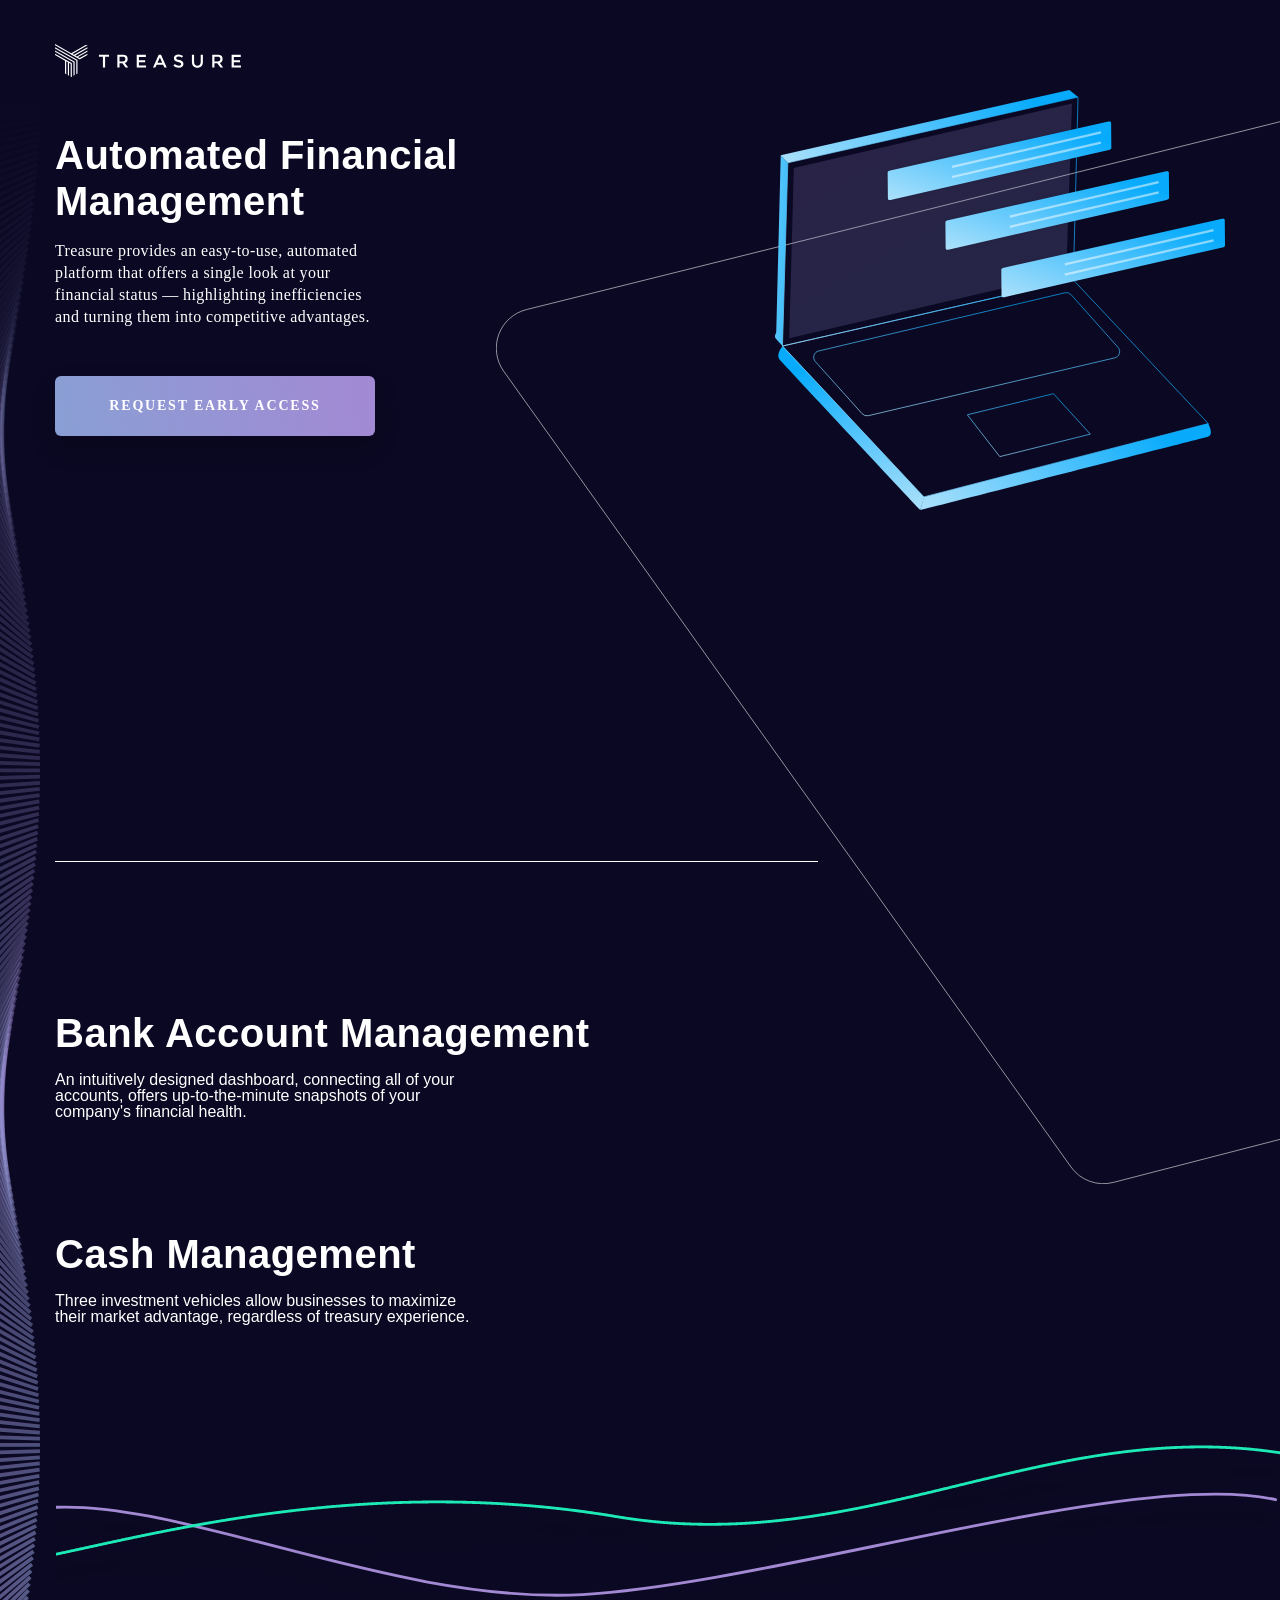
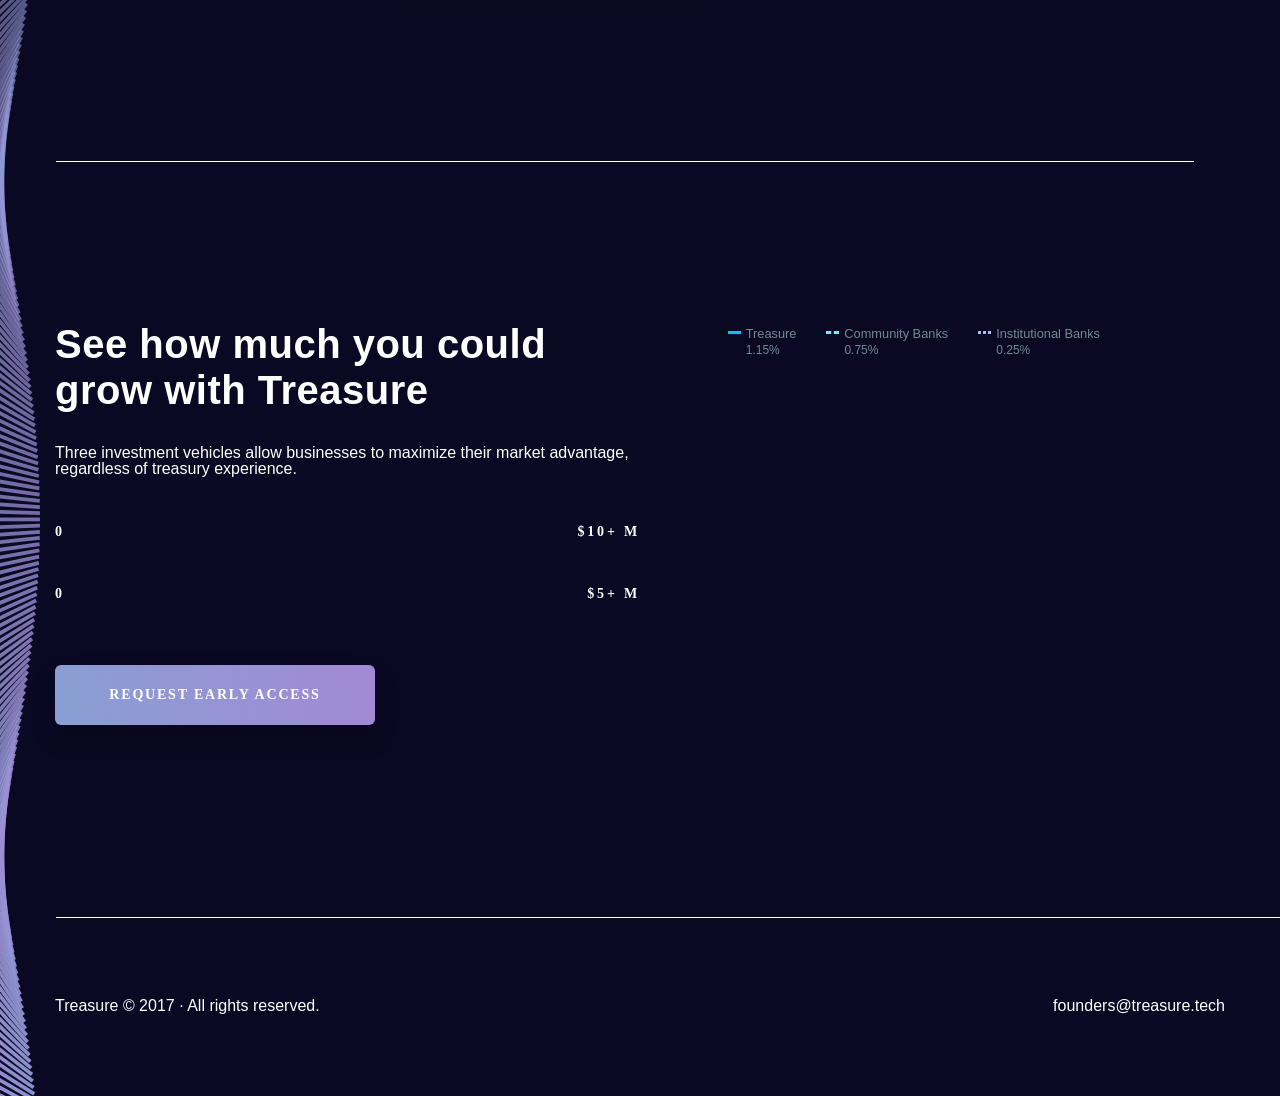
==== index.html @ 79cf461a "Initial commit" ====
<!DOCTYPE html>
<html lang="ru">

<head>
    <title>Treasure</title>
    <meta charset="utf-8" />
    <meta content="Illia Lebid" name="author" />
    <meta content="treasure" name="description" />
    <meta name="viewport" content="width=device-width, initial-scale=1.0" />
    <meta name="HandheldFriendly" content="true" />
    <meta name="format-detection" content="telephone=no" />
    <meta content="IE=edge" http-equiv="X-UA-Compatible" />
    <link rel="shortcut icon" href="img/favicon/favicon.png" type="image/x-icon" />
    <link rel="apple-touch-icon" href="img/favicon/apple-touch-icon.png" />
    <link rel="apple-touch-icon" sizes="72x72" href="img/favicon/apple-touch-icon-72x72.png" />
    <link rel="apple-touch-icon" sizes="114x114" href="img/favicon/apple-touch-icon-114x114.png" />
    <link rel="apple-touch-icon" sizes="144x144" href="img/favicon/apple-touch-icon-144x144.png" />
    <link rel="apple-touch-icon" sizes="152x152" href="img/favicon/apple-touch-icon-152x152.png" />
    <link rel="apple-touch-icon" sizes="180x180" href="img/favicon/apple-touch-icon-180x180.png" />
    <!-- build:css css/vendor.css-->
    <link rel="stylesheet" href="css/nouislider.min.css" />
    <link rel="stylesheet" href="css/chart.css" />
    <!-- endbuild-->
    <!-- build:css css/main.css-->
    <link rel="stylesheet" href="css/main.css" />
    <!-- endbuild-->
</head>

<body class="page">
    <div class="page__wrap">
        <div class="page__aside">
            <MAIN class="main">
                <header class="header">
                    <div class="container">
                        <div class="wrapper">
                            <div class="wrapper__logo">
                            </div>
                        </div>
                    </div>
                </header>
                <section class="start">
                    <div class="container">
                        <div class="start-wrapper">
                            <div class="start-wrapper__left-hero">
                                <div class="start-wrapper__title">
                                    <h3>Automated Financial Management
                    </h3>
                                </div>
                                <div class="start-wrapper__content">Treasure provides an easy-to-use, automated platform that offers a single look at your financial status — highlighting inefficiencies and turning them into competitive advantages.
                                </div>
                                <BUTTON class="btn">REQUEST EARLY ACCESS</BUTTON>
                            </div>
                            <div class="start-wrapper__right-hero">
                                <div class="start-wrapper__laptop">
                                </div>
                            </div>
                        </div>
                    </div>
                </section>
                <section class="management">
                    <div class="container">
                        <div class="hero-block">
                            <div class="hero-block__wrapper">
                                <H3>Bank Account Management</H3>
                                <div class="hero-block__content">An intuitively designed dashboard, connecting all of your accounts, offers up-to-the-minute snapshots of your company's financial health.
                                </div>
                            </div>
                            <div class="hero-block__wrapper">
                                <H3>Cash Management</H3>
                                <div class="hero-block__content bottom">Three investment vehicles allow businesses to maximize their market advantage, regardless of treasury experience.
                                </div>
                            </div>
                        </div>
                    </div>
                    <div class="management__footer">
                    </div>
                </section>
                <section class="grow">
                    <div class="container">
                        <div class="grow-wrapper">
                            <div class="left-side">
                                <h3>See how much you could grow with Treasure</h3>
                                <div class="left-side__content">Three investment vehicles allow businesses to maximize their market advantage, regardless of treasury experience.</div>

                                <span class="left-side__slider-value" id="value"></span>
                                <input type="hidden" name="starting_deposit" value="20000000"/>
                                <div class="left-side__slider-fixed-values">
                                  <span class="left-side__left-value">0</span>
                                  <span class="left-side__right-value">$10+ M</span>
                                </div>
                                <div class="left-side__slider" id="sliderFirst"></div>

                                <span class="left-side__slider-value" id="upper-value"></span>
                                <input type="hidden" name="monthly_cash_flow" value="75000"/>
                                <div class="left-side__slider-fixed-values">
                                  <span class="left-side__left-value">0</span>
                                  <span class="left-side__right-value">$5+ M</span>
                                </div>
                                <div class="left-side__slider" id="sliderSecond"></div>

                                <BUTTON class="btn">REQUEST EARLY ACCESS</BUTTON>
                            </div>
                            <div class="right-side">
                                <div class="right-side__chart">
                                    <div class="js-chart">
                                        <div id="d3chart"></div>
                                        <div class="legend">
                                            <ul>
                                                <li id="treasure"><span class="icon"></span>Treasure<span class="apy">1.15%</span></li>
                                                <li id="community"><span class="icon"></span>Community Banks<span class="apy">0.75%</span></li>
                                                <li id="insitutional"><span class="icon"></span>Institutional Banks<span class="apy">0.25%</span></li>
                                            </ul>
                                        </div>
                                        <!--.legend-->
                                    </div>
                                    <!--.chart-->
                                </div>
                            </div>
                        </div>
                    </div>
                </section>
                <footer class="footer">
                    <div class="container">
                        <div class="footer-wrapper"><span>Treasure © 2017 · All rights reserved.</span><span>founders@treasure.tech</span>
                        </div>
                    </div>
                </footer>
            </MAIN>
        </div>
    </div>
    <!-- build:js js/vendor.js-->
    <script src="js/jquery-3.2.1.min.js"></script>
    <script src="js/nouislider.min.js"></script>
    <script src="https://d3js.org/d3.v3.js"></script>
    <!-- endbuild-->
    <!-- build:js js/main.js-->
    <script src="js/main.js"></script>
    <script src="js/d3.js"></script>
    <!-- endbuild-->
</body>

</html>
---- css/nouislider.min.css ----
/*! nouislider - 10.0.0 - 2017-05-28 14:52:48 */.noUi-target,.noUi-target *{-webkit-touch-callout:none;-webkit-tap-highlight-color:transparent;-webkit-user-select:none;-ms-touch-action:none;touch-action:none;-ms-user-select:none;-moz-user-select:none;user-select:none;-moz-box-sizing:border-box;box-sizing:border-box}.noUi-target{position:relative;direction:ltr}.noUi-base{width:100%;height:100%;position:relative;z-index:1}.noUi-connect{position:absolute;right:0;top:0;left:0;bottom:0}.noUi-origin{position:absolute;height:0;width:0}.noUi-handle{position:relative;z-index:1}.noUi-state-tap .noUi-connect,.noUi-state-tap .noUi-origin{-webkit-transition:top .3s,right .3s,bottom .3s,left .3s;transition:top .3s,right .3s,bottom .3s,left .3s}.noUi-state-drag *{cursor:inherit!important}.noUi-base,.noUi-handle{-webkit-transform:translate3d(0,0,0);transform:translate3d(0,0,0)}.noUi-horizontal{height:18px}.noUi-horizontal .noUi-handle{width:34px;height:28px;left:-17px;top:-6px}.noUi-vertical{width:18px}.noUi-vertical .noUi-handle{width:28px;height:34px;left:-6px;top:-17px}.noUi-target{background:#FAFAFA;border-radius:4px;border:1px solid #D3D3D3;box-shadow:inset 0 1px 1px #F0F0F0,0 3px 6px -5px #BBB}.noUi-connect{background:#3FB8AF;border-radius:4px;box-shadow:inset 0 0 3px rgba(51,51,51,.45);-webkit-transition:background 450ms;transition:background 450ms}.noUi-draggable{cursor:ew-resize}.noUi-vertical .noUi-draggable{cursor:ns-resize}.noUi-handle{border:1px solid #D9D9D9;border-radius:3px;background:#FFF;cursor:default;box-shadow:inset 0 0 1px #FFF,inset 0 1px 7px #EBEBEB,0 3px 6px -3px #BBB}.noUi-active{box-shadow:inset 0 0 1px #FFF,inset 0 1px 7px #DDD,0 3px 6px -3px #BBB}.noUi-handle:after,.noUi-handle:before{content:"";display:block;position:absolute;height:14px;width:1px;background:#E8E7E6;left:14px;top:6px}.noUi-handle:after{left:17px}.noUi-vertical .noUi-handle:after,.noUi-vertical .noUi-handle:before{width:14px;height:1px;left:6px;top:14px}.noUi-vertical .noUi-handle:after{top:17px}[disabled] .noUi-connect{background:#B8B8B8}[disabled] .noUi-handle,[disabled].noUi-handle,[disabled].noUi-target{cursor:not-allowed}.noUi-pips,.noUi-pips *{-moz-box-sizing:border-box;box-sizing:border-box}.noUi-pips{position:absolute;color:#999}.noUi-value{position:absolute;white-space:nowrap;text-align:center}.noUi-value-sub{color:#ccc;font-size:10px}.noUi-marker{position:absolute;background:#CCC}.noUi-marker-large,.noUi-marker-sub{background:#AAA}.noUi-pips-horizontal{padding:10px 0;height:80px;top:100%;left:0;width:100%}.noUi-value-horizontal{-webkit-transform:translate3d(-50%,50%,0);transform:translate3d(-50%,50%,0)}.noUi-marker-horizontal.noUi-marker{margin-left:-1px;width:2px;height:5px}.noUi-marker-horizontal.noUi-marker-sub{height:10px}.noUi-marker-horizontal.noUi-marker-large{height:15px}.noUi-pips-vertical{padding:0 10px;height:100%;top:0;left:100%}.noUi-value-vertical{-webkit-transform:translate3d(0,50%,0);transform:translate3d(0,50%,0);padding-left:25px}.noUi-marker-vertical.noUi-marker{width:5px;height:2px;margin-top:-1px}.noUi-marker-vertical.noUi-marker-sub{width:10px}.noUi-marker-vertical.noUi-marker-large{width:15px}.noUi-tooltip{display:block;position:absolute;border:1px solid #D9D9D9;border-radius:3px;background:#fff;color:#000;padding:5px;text-align:center;white-space:nowrap}.noUi-horizontal .noUi-tooltip{-webkit-transform:translate(-50%,0);transform:translate(-50%,0);left:50%;bottom:120%}.noUi-vertical .noUi-tooltip{-webkit-transform:translate(0,-50%);transform:translate(0,-50%);top:50%;right:120%}
---- css/chart.css ----
.axis path, .axis line {
  fill: none;
  stroke: #ddd;
  shape-rendering: crispEdges;
}

path.domain {
  display: none;
}

.investment_vehicle {
  margin: 0;
  text-align: center;
}

.investment_vehicle li {
  color: #71898f;
  display: inline-block;
  margin-right: 25px;
}

.investment_vehicle li.active {
  color: #00c6f8;
  font-weight: 500;
}

.investment_vehicle .alert-grey {
  background: #84999e;
  border-radius: 15px;
  color: #fff;
  display: inline-block;
  font-size: 12px;
  font-weight: 500;
  padding: 1px 7px;
  vertical-align: top;
}

.x.axis .tick text {
  fill: #71898f;
  font-size: .8em;
}

.line {
  stroke-width: 1;
}

.line.treasure {
  fill: none;
  stroke: #00c6f8;
}

.line.community {
  fill: none;
  stroke: #7ee4ed;
  stroke-dasharray: 15;
}

.line.insitutional {
  fill: none;
  stroke: #a9beee;
  stroke-dasharray: 5;
}

.treasure-stop-left {
  stop-color: rgba(255,255,255,.0);
  stop-opacity: 0;
}

.treasure-stop-right {
  stop-color: #00c6f8; /* rgba(0,198,248,.25)*/
  stop-opacity: .25;
}

.community-stop-left {
  stop-color: rgba(255,255,255,.0);
  stop-opacity: 0;
}

.community-stop-right {
  stop-color: #7ee4ed; /*  rgba(126,228,237,.25)*/
  stop-opacity: .25;
}

.institutional-stop-left {
  stop-color: rgba(255,255,255,.0);
  stop-opacity: 0;
}

.institutional-stop-right {
  stop-color: #a9beee; /* rgba(169,190,238,.25)*/
  stop-opacity: .25;
}

.area.treasure {
  fill: url('#treasure-gradient');
  stroke: #00c6f8;
  stroke-width: 0;
  fill-opacity: .9;
}

.area.community {
  fill: url('#community-gradient');
  stroke: #7ee4ed;
  stroke-width: 0;
  fill-opacity: .6;
}

.area.insitutional {
  fill: url('#institutional-gradient');
  stroke: #a9beee;
  stroke-width: 0;
  fill-opacity: .8;
}

.endpoints circle {
  box-shadow: 0 1px 1px rgba(0, 49, 61, 0.06),
    0 5px 6px rgba(0, 49, 61, 0.12),
    0 2px 3px rgba(0, 0, 0, 0.09);
  /* this is the SVG version of box-shadow*/
  -webkit-filter: drop-shadow( 0 2px 4px rgba(0, 49, 61, 0.36) );
  filter: drop-shadow( 0 2px 4px rgba(0, 49, 61, 0.36) );
  fill: #fff;
}

.text-labels text {
  fill: #71898f;
  font-size: .8em;
  text-anchor: start;
}

.legend {
  margin-left: 0;
}

.legend ul {
  list-style: none;
  margin: 0 auto;
  width: 70%;
  padding: 0;
}

.legend li {
  color: #71898f;
  display: inline-block;
  font-size: .8em;
  line-height: .8em;
  position: relative;
  margin-right: 2em;
}

.legend .icon {
  display: inline-block;
  width: 1em;
  height: .4em;
  margin: .2em .4em 0 0;
  vertical-align: top;
}

.legend #treasure .icon {
  border-top: 3px solid #00c6f8;
}

.legend #community .icon {
  border-top: 3px dashed #7ee4ed;
}

.legend #insitutional .icon {
  border-top: 3px dotted #a9beee;
}

span.apy {
  color: #71898f;
  display: block;
  font-size: 12px;
  margin: .5em 0 0 1.5em;
}

.dim-text {
  opacity: .5;
}

.area.dim-area {
  fill-opacity: .01;
}

.line.dim-line {
  stroke-width: 1;
  stroke-opacity: .3;
}

.line.highlight-line {
  stroke-width: 2;
}

.chart h3 {
  text-align: center;
}

.chart p {
  color: #71898f;
  font-size: 12px;
  text-align: center;
}
---- css/main.css ----
@font-face {
  font-family: "Raleway";
  src: url("../fonts/Raleway/Raleway-Regular.ttf");
  font-style: normal;
  font-weight: normal; }

@font-face {
  font-family: "Raleway";
  src: url("../fonts/Raleway/Raleway-Bold.ttf");
  font-style: normal;
  font-weight: 700; }

@font-face {
  font-family: "OpenSans";
  src: url("../fonts/OpenSans/OpenSans-SemiBold.ttf");
  font-style: normal;
  font-weight: 600; }

@font-face {
  font-family: "OpenSans";
  src: url("../fonts/OpenSans/OpenSans-Light.ttf");
  font-style: normal;
  font-weight: 300; }

html, body, div, span, applet, object, iframe,
h1, h2, h3, h4, h5, h6, p, blockquote, pre,
a, abbr, acronym, address, big, cite, code,
del, dfn, em, img, ins, kbd, q, s, samp,
small, strike, strong, sub, sup, tt, var,
b, u, i, center,
dl, dt, dd, ol, ul, li,
fieldset, form, label, legend,
table, caption, tbody, tfoot, thead, tr, th, td,
article, aside, canvas, details, embed,
figure, figcaption, footer, header, hgroup,
menu, nav, output, ruby, section, summary,
time, mark, audio, video {
  margin: 0;
  padding: 0;
  border: 0;
  font-size: 100%;
  font: inherit;
  vertical-align: baseline; }

/* HTML5 display-role reset for older browsers */
article, aside, details, figcaption, figure,
footer, header, hgroup, menu, nav, section {
  display: block; }

body {
  line-height: 1; }

ol, ul {
  list-style: none; }

blockquote, q {
  quotes: none; }

blockquote:before, blockquote:after,
q:before, q:after {
  content: '';
  content: none; }

table {
  border-collapse: collapse;
  border-spacing: 0; }

a {
  text-decoration: none; }

/***********************COLORS & FONTS***********************/
/***********************GRID OPTIONS***********************/
.container {
  margin: 0 auto;
  display: -webkit-box;
  display: -webkit-flex;
  display: -ms-flexbox;
  display: flex; }
  @media (min-width: 320px) {
    .container {
      width: 100%; } }
  @media (min-width: 480px) {
    .container {
      width: 450px; } }
  @media (min-width: 768px) {
    .container {
      width: 660px; } }
  @media (min-width: 1025px) {
    .container {
      width: 970px; } }
  @media (min-width: 1200px) {
    .container {
      width: 1170px; } }

header {
  grid-area: 1/2; }

.wrapper {
  display: -webkit-box;
  display: -webkit-flex;
  display: -ms-flexbox;
  display: flex;
  -webkit-box-align: center;
  -webkit-align-items: center;
      -ms-flex-align: center;
          align-items: center;
  margin-top: 44px;
  width: 100%; }
  .wrapper__logo {
    background: url(../img/treasure-logo.svg);
    background-size: auto auto;
    background-repeat: no-repeat;
    height: 46px;
    width: 186px; }
    @media (max-width: 468px) {
      .wrapper__logo {
        margin-left: 1.5rem; } }
  .wrapper__name {
    background: url(../img/treasure-logotype.svg);
    background-size: auto auto;
    background-repeat: no-repeat;
    height: 12px;
    width: 360px; }

.start {
  grid-area: 2/2; }

.start-wrapper {
  display: -ms-grid;
  display: grid;
  -ms-grid-columns: 1fr 1.5fr;
      grid-template-columns: 1fr 1.5fr;
  margin-bottom: 21.9375em; }
  @media (max-width: 768px) {
    .start-wrapper {
      -ms-grid-columns: 1fr;
          grid-template-columns: 1fr;
      margin-bottom: 5em; } }
  .start-wrapper__left-hero {
    display: -webkit-box;
    display: -webkit-flex;
    display: -ms-flexbox;
    display: flex;
    -webkit-box-orient: vertical;
    -webkit-box-direction: normal;
    -webkit-flex-direction: column;
        -ms-flex-direction: column;
            flex-direction: column;
    -webkit-box-pack: center;
    -webkit-justify-content: center;
        -ms-flex-pack: center;
            justify-content: center; }
    @media (max-width: 768px) {
      .start-wrapper__left-hero {
        padding: 0rem 0rem; } }
    @media (max-width: 468px) {
      .start-wrapper__left-hero {
        padding: 2rem 2rem; } }
  .start-wrapper__content {
    font-family: OpenSans;
    font-size: 16px;
    letter-spacing: 0.4px;
    padding: 1rem 0;
    width: 70%;
    line-height: 22px; }
    @media (max-width: 768px) {
      .start-wrapper__content {
        width: 100%; } }
  .start-wrapper__laptop {
    background: url(../img/start/laptop.svg);
    background-size: auto auto;
    background-repeat: no-repeat;
    background-position: right;
    height: 420px; }
    @media (max-width: 768px) {
      .start-wrapper__laptop {
        background-position: center;
        height: 275px;
        margin: 0; } }
    @media (max-width: 468px) {
      .start-wrapper__laptop {
        height: 225px; } }

.btn {
  margin: 2rem 0; }
  @media (max-width: 768px) {
    .btn {
      margin: 0 auto; } }

.grow {
  padding: 10rem 0;
  position: relative;
  grid-area: 4/2; }
  .grow:before {
    width: 88.9%;
    height: 1px;
    background: white;
    content: '';
    top: 0;
    position: absolute;
    margin-left: 3.5rem; }
    @media (max-width: 768px) {
      .grow:before {
        width: 100%;
        margin-left: 0; } }

.example-val {
  font: 400 12px Arial;
  color: #888;
  display: block;
  margin: 15px 0; }

.grow-wrapper {
  display: -webkit-box;
  display: -webkit-flex;
  display: -ms-flexbox;
  display: flex;
  -ms-grid-columns: 1fr 1fr;
      grid-template-columns: 1fr 1fr; }
  @media (max-width: 768px) {
    .grow-wrapper {
      -ms-grid-columns: 1fr;
          grid-template-columns: 1fr; } }

.noUi-target {
  height: 8px;
  border-radius: 8px;
  background-color: #ecedef; }

.left-side {
  display: -webkit-box;
  display: -webkit-flex;
  display: -ms-flexbox;
  display: flex;
  width:50%;
  -webkit-box-orient: vertical;
  -webkit-box-direction: normal;
  -webkit-flex-direction: column;
      -ms-flex-direction: column;
          flex-direction: column;
  -webkit-box-pack: center;
  -webkit-justify-content: center;
      -ms-flex-pack: center;
          justify-content: center; }
  @media (max-width: 768px) {
    .left-side {
      padding: 0 0rem; } }
  @media (max-width: 468px) {
    .left-side {
      padding: 0 2rem; } }
  .left-side__slider-fixed-values {
    display: -webkit-box;
    display: -webkit-flex;
    display: -ms-flexbox;
    display: flex;
    -webkit-box-pack: justify;
    -webkit-justify-content: space-between;
        -ms-flex-pack: justify;
            justify-content: space-between; }
    .left-side__slider-fixed-values span {
      font-family: OpenSans;
      font-size: 14px;
      font-weight: 600;
      letter-spacing: 2.8px; }
  .left-side__slider-value {
    font-family: OpenSans;
    font-size: 26px;
    font-weight: 300;
    margin-left: 3rem;
    margin-bottom: 1rem; }
    @media (max-width: 468px) {
      .left-side__slider-value {
        margin-left: 0; } }
  .left-side__slider-values {
    display: -webkit-box;
    display: -webkit-flex;
    display: -ms-flexbox;
    display: flex;
    -webkit-box-pack: justify;
    -webkit-justify-content: space-between;
        -ms-flex-pack: justify;
            justify-content: space-between; }
  .left-side__content {
    padding: 2rem 0; }
  .left-side__slider {
    margin: 1rem 0; }

.right-side {
  display: -webkit-box;
  display: -webkit-flex;
  display: -ms-flexbox;
  display: flex;
  width:50%;
  -webkit-box-orient: vertical;
  -webkit-box-direction: normal;
  -webkit-flex-direction: column;
      -ms-flex-direction: column;
          flex-direction: column;
  -webkit-box-pack: center;
  -webkit-justify-content: center;
      -ms-flex-pack: center;
          justify-content: center; }
  .right-side__chart {
    /*background: url(../img/grow/chart.svg);*/
    background-size: auto auto;
    background-repeat: no-repeat;
    background-position: right;
    height: 420px; }
    @media (max-width: 768px) {
      .right-side__chart {
        background-position: center;
        margin-top: 4rem; } }
    @media (max-width: 468px) {
      .right-side__chart {
        height: 280px; } }

.noUi-connect {
  background: transparent; }

.noUi-horizontal .noUi-handle {
  width: 20px;
  height: 20px;
  border-radius: 18px;
  background-image: -webkit-linear-gradient(225deg, #1de9b6, #1dc5e9);
  background-image: linear-gradient(225deg, #1de9b6, #1dc5e9); }
  .noUi-horizontal .noUi-handle:before {
    display: none; }
  .noUi-horizontal .noUi-handle:after {
    display: none; }

.noUi-handle {
  border: none;
  background: transparent;
  -webkit-box-shadow: none;
          box-shadow: none; }

.management {
  grid-area: 3/2; }

.hero-block {
  position: relative;
  padding-top: 9.3125em; }
  .hero-block:before {
    position: absolute;
    width: 79.1%;
    height: 1px;
    background: white;
    content: '';
    top: 0; }
    @media (max-width: 768px) {
      .hero-block:before {
        width: 100%; } }
  .hero-block__content {
    margin-top: 1rem;
    width: 45%; }
    @media (max-width: 768px) {
      .hero-block__content {
        width: 100%; } }
  .hero-block__bottom {
    margin-top: 3rem; }
  @media (max-width: 768px) {
    .hero-block__wrapper {
      padding: 0 0rem; } }
  @media (max-width: 468px) {
    .hero-block__wrapper {
      padding: 0 2rem; } }
  .hero-block__wrapper:nth-child(1) {
    margin-bottom: 6.9375rem; }

.management__footer {
  background: url(../img/management/stat_waves.svg);
  background-size: auto 180px;
  background-position: bottom;
  background-repeat: no-repeat;
  height: 300px;
  margin-left: 3.5rem;
  margin-bottom: 8.46875em; }
  @media (max-width: 768px) {
    .management__footer {
      margin-left: 0; } }

body {
  display: -webkit-box;
  display: -webkit-flex;
  display: -ms-flexbox;
  display: flex;
  min-height: 100vh;
  -webkit-box-orient: vertical;
  -webkit-box-direction: normal;
  -webkit-flex-direction: column;
      -ms-flex-direction: column;
          flex-direction: column; }

.page {
  background-color: #0b0823;
  font-family: 'Raleway', sans-serif;
  color: #fff; }
  .page__wrap {
    background: url(../img/start/lines.svg);
    background-size: auto 73rem;
    background-repeat: no-repeat;
    background-position: 31rem 1rem; }
    @media (min-width: 768px) and (max-width: 868px) {
      .page__wrap {
        background-size: auto 56rem;
        background-position: 14rem 6rem; } }
    @media (max-width: 768px) {
      .page__wrap {
        background: none; } }
  .page__aside {
    background: url(../img/aside/helix.svg);
    background-size: auto auto;
    background-repeat: no-repeat;
    background-position: -35px 100px; }
    @media (max-width: 768px) {
      .page__aside {
        background: none; } }

h3 {
  font-size: 40px;
  font-weight: 700;
  letter-spacing: 0.5px;
  line-height: 46px; }
  @media (max-width: 468px) {
    h3 {
      font-size: 24px;
      line-height: 32px; } }

.btn {
  height: 60px;
  width: 320px;
  border-radius: 6px;
  border: none;
  background-image: -webkit-linear-gradient(191deg, #a389d4, #899fd4);
  background-image: linear-gradient(259deg, #a389d4, #899fd4);
  -webkit-box-shadow: 0 12px 24px 0 rgba(0, 0, 0, 0.2);
          box-shadow: 0 12px 24px 0 rgba(0, 0, 0, 0.2);
  font-family: Raleway;
  font-size: 14px;
  font-weight: 700;
  letter-spacing: 1.8px;
  text-align: center;
  color: #ffffff;
  cursor: pointer; }
  @media (max-width: 720px) {
    .btn {
      width: 100%;
      margin: 2rem 0; } }

footer {
  grid-area: 5/2;
  position: relative; }
  footer:before {
    content: '';
    position: absolute;
    background: #fff;
    width: -webkit-calc(100% - 3.5rem);
    width: calc(100% - 3.5rem);
    top: 0;
    height: 1px;
    margin-left: 3.5rem; }
    @media (max-width: 768px) {
      footer:before {
        margin-left: 0;
        width: 100%; } }

.footer-wrapper {
  display: -webkit-box;
  display: -webkit-flex;
  display: -ms-flexbox;
  display: flex;
  position: relative;
  -webkit-box-pack: justify;
  -webkit-justify-content: space-between;
      -ms-flex-pack: justify;
          justify-content: space-between;
  -webkit-box-align: center;
  -webkit-align-items: center;
      -ms-flex-align: center;
          align-items: center;
  width: 100%;
  height: 179px; }
  @media (max-width: 468px) {
    .footer-wrapper {
      -webkit-box-orient: vertical;
      -webkit-box-direction: normal;
      -webkit-flex-direction: column;
          -ms-flex-direction: column;
              flex-direction: column;
      -webkit-justify-content: space-around;
          -ms-flex-pack: distribute;
              justify-content: space-around; } }
  @media (max-width: 768px) {
    .footer-wrapper span {
      padding: 0 2rem;
      font-size: 14px; } }
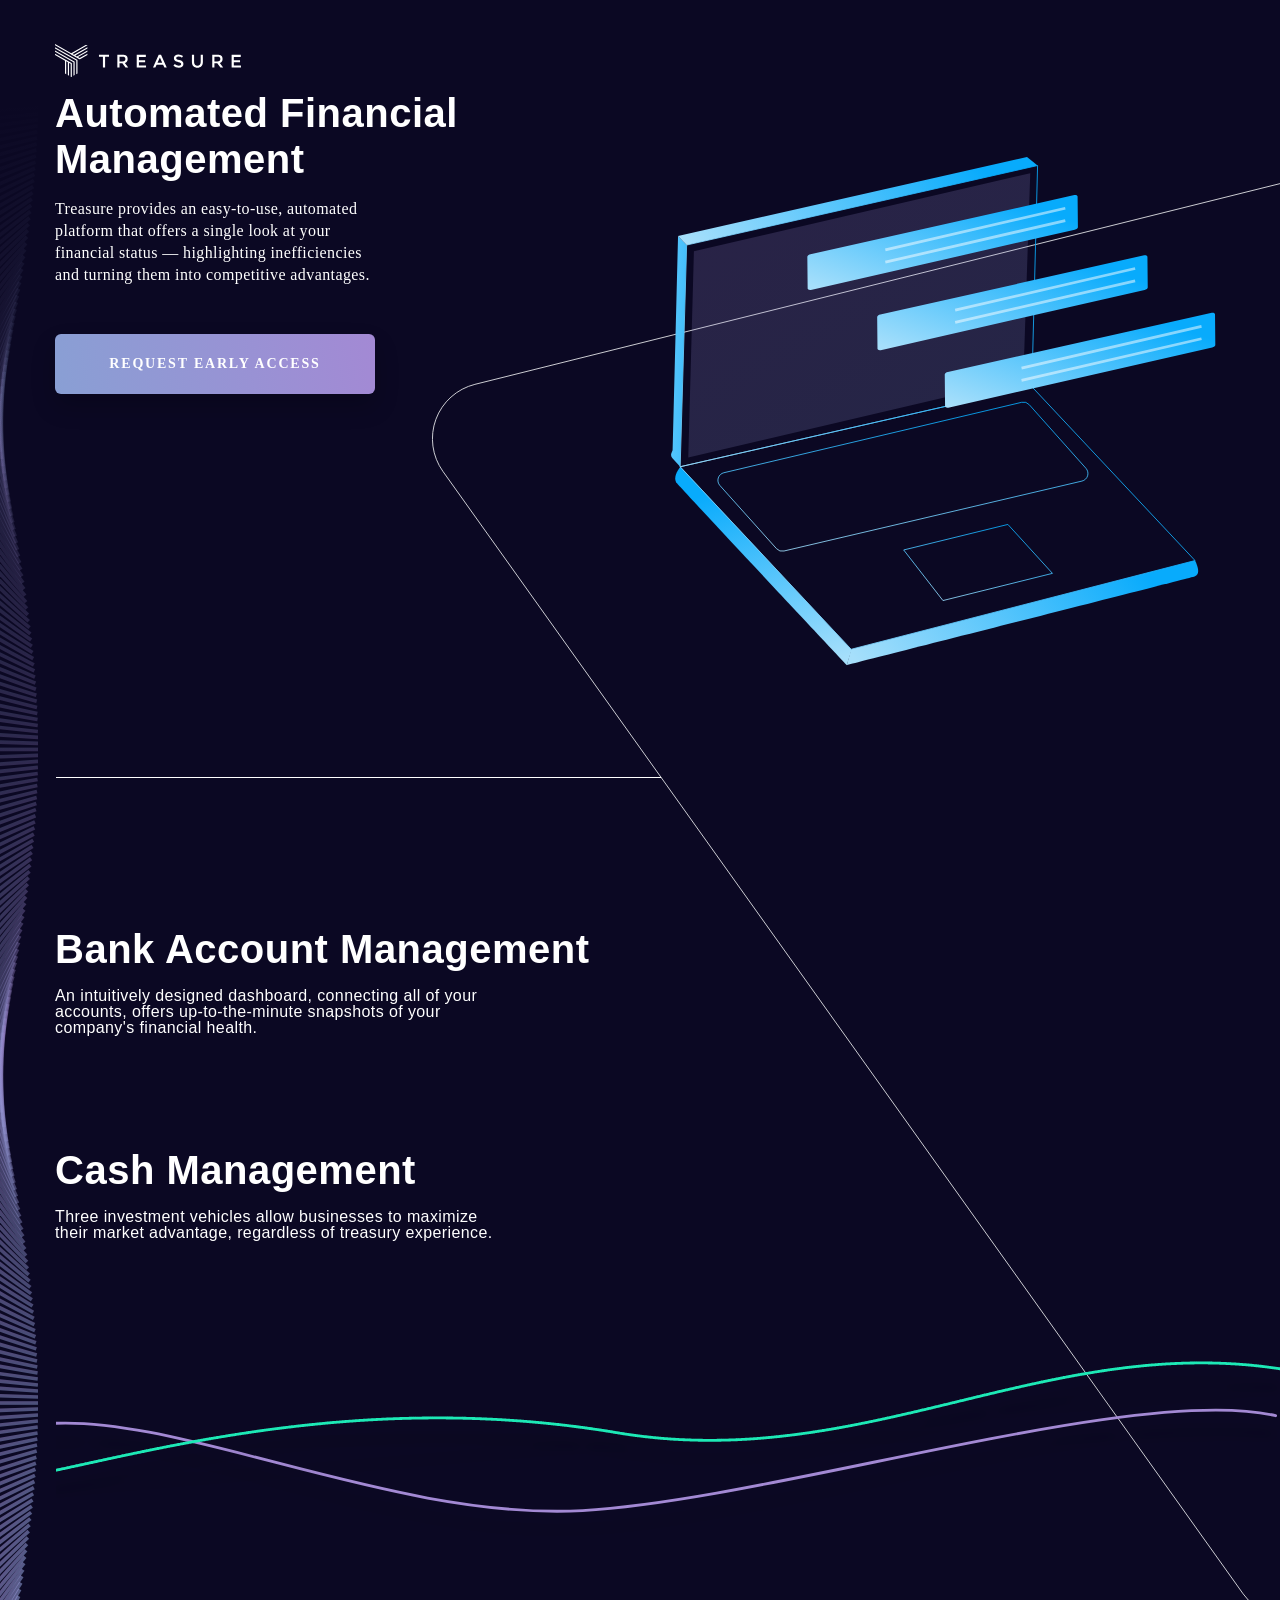
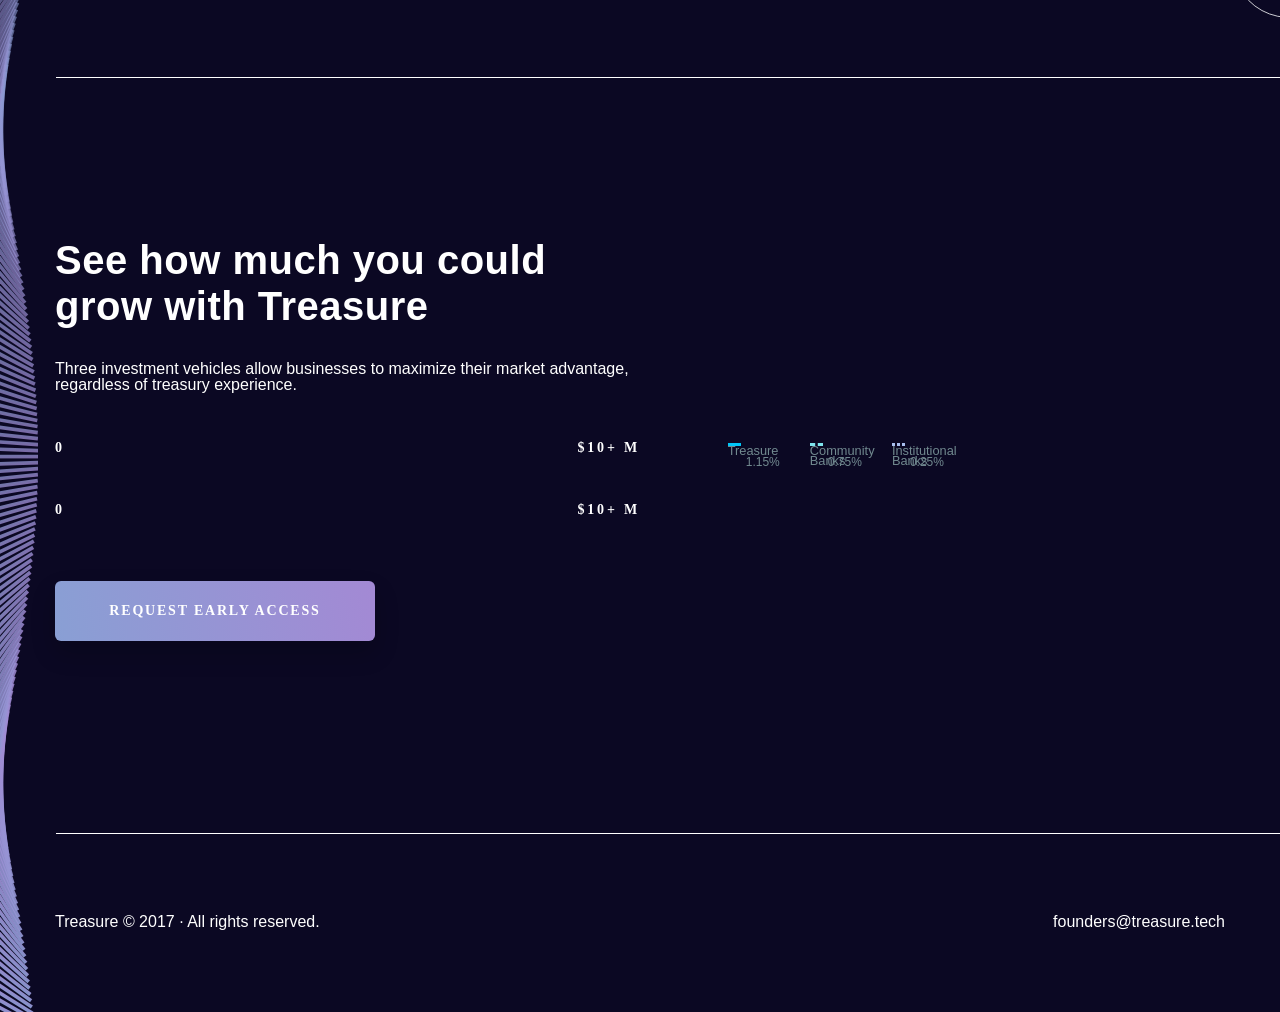
==== commit c1491514: "version updated" ====
--- a/index.html
+++ b/index.html
@@ -1,132 +1,125 @@
 <!DOCTYPE html>
 <html lang="ru">
-
-<head>
+  <head>
     <title>Treasure</title>
-    <meta charset="utf-8" />
-    <meta content="Illia Lebid" name="author" />
-    <meta content="treasure" name="description" />
-    <meta name="viewport" content="width=device-width, initial-scale=1.0" />
-    <meta name="HandheldFriendly" content="true" />
-    <meta name="format-detection" content="telephone=no" />
-    <meta content="IE=edge" http-equiv="X-UA-Compatible" />
-    <link rel="shortcut icon" href="img/favicon/favicon.png" type="image/x-icon" />
-    <link rel="apple-touch-icon" href="img/favicon/apple-touch-icon.png" />
-    <link rel="apple-touch-icon" sizes="72x72" href="img/favicon/apple-touch-icon-72x72.png" />
-    <link rel="apple-touch-icon" sizes="114x114" href="img/favicon/apple-touch-icon-114x114.png" />
-    <link rel="apple-touch-icon" sizes="144x144" href="img/favicon/apple-touch-icon-144x144.png" />
-    <link rel="apple-touch-icon" sizes="152x152" href="img/favicon/apple-touch-icon-152x152.png" />
-    <link rel="apple-touch-icon" sizes="180x180" href="img/favicon/apple-touch-icon-180x180.png" />
+    <meta charset="utf-8"/>
+    <meta content="Illia Lebid" name="author"/>
+    <meta content="treasure" name="description"/>
+    <meta name="viewport" content="width=device-width, initial-scale=1.0"/>
+    <meta name="HandheldFriendly" content="true"/>
+    <meta name="format-detection" content="telephone=no"/>
+    <meta content="IE=edge" http-equiv="X-UA-Compatible"/>
+    <link rel="shortcut icon" href="img/favicon/favicon.png" type="image/x-icon"/>
+    <link rel="apple-touch-icon" href="img/favicon/apple-touch-icon.png"/>
+    <link rel="apple-touch-icon" sizes="72x72" href="img/favicon/apple-touch-icon-72x72.png"/>
+    <link rel="apple-touch-icon" sizes="114x114" href="img/favicon/apple-touch-icon-114x114.png"/>
+    <link rel="apple-touch-icon" sizes="144x144" href="img/favicon/apple-touch-icon-144x144.png"/>
+    <link rel="apple-touch-icon" sizes="152x152" href="img/favicon/apple-touch-icon-152x152.png"/>
+    <link rel="apple-touch-icon" sizes="180x180" href="img/favicon/apple-touch-icon-180x180.png"/>
     <!-- build:css css/vendor.css-->
-    <link rel="stylesheet" href="css/nouislider.min.css" />
-    <link rel="stylesheet" href="css/chart.css" />
+    <link rel="stylesheet" href="css/nouislider.min.css"/>
+    <link rel="stylesheet" href="css/chart.css"/>
     <!-- endbuild-->
     <!-- build:css css/main.css-->
-    <link rel="stylesheet" href="css/main.css" />
+    <link rel="stylesheet" href="css/main.css"/>
     <!-- endbuild-->
-</head>
-
-<body class="page">
+  </head>
+  <body class="page">
     <div class="page__wrap">
-        <div class="page__aside">
-            <MAIN class="main">
-                <header class="header">
-                    <div class="container">
-                        <div class="wrapper">
-                            <div class="wrapper__logo">
-                            </div>
-                        </div>
+      <div class="page__aside">
+        <MAIN class="main">
+          <header class="header">
+            <div class="container">
+              <div class="wrapper">
+                <div class="wrapper__logo">
+                </div>
+              </div>
+            </div>
+          </header>
+          <aside class="aside">
+          </aside>
+          <section class="start">
+            <div class="container">
+              <div class="start-wrapper">
+                <div class="start-wrapper__left-hero">
+                  <div class="start-wrapper__title"> 
+                    <h3>Automated Financial Management
+                    </h3>
+                  </div>
+                  <div class="start-wrapper__content">Treasure provides an easy-to-use, automated platform that offers a single look at your financial status — highlighting inefficiencies and turning them into competitive advantages.
+                  </div>
+                  <BUTTON class="btn">REQUEST EARLY ACCESS</BUTTON>
+                </div>
+                <div class="start-wrapper__right-hero">
+                  <div class="start-wrapper__laptop">
+                  </div>
+                </div>
+              </div>
+            </div>
+          </section>
+          <section class="management">
+            <div class="container">
+              <div class="hero-block">
+                <div class="hero-block__wrapper">
+                  <H3>Bank Account Management</H3>
+                  <div class="hero-block__content">An intuitively designed dashboard, connecting all of your accounts, offers up-to-the-minute snapshots of your company's financial health.
+                  </div>
+                </div>
+                <div class="hero-block__wrapper">
+                  <H3>Cash Management</H3>
+                  <div class="hero-block__content bottom">Three investment vehicles allow businesses to maximize their market advantage, regardless of treasury experience.
+                  </div>
+                </div>
+              </div>
+            </div>
+            <div class="management__footer">
+            </div>
+          </section>
+          <section class="grow">
+            <div class="container">
+              <div class="grow-wrapper">
+                <div class="left-side">
+                  <h3>See how much you could grow with Treasure
+                  </h3>
+                  <div class="left-side__content">Three investment vehicles allow businesses to maximize their market advantage, regardless of treasury experience.
+                  </div><span class="left-side__slider-value" id="value"></span>
+                  <input type="hidden" name="starting_deposit" value="20000000"/>
+                  <div class="left-side__slider-fixed-values"><span class="left-side__left-value">0</span><span class="left-side__right-value">$10+ M</span>
+                  </div>
+                  <div class="left-side__slider" id="sliderFirst">
+                  </div><span class="left-side__slider-value" id="upper-value"></span>
+                  <input type="hidden" name="monthly_cash_flow" value="75000"/>
+                  <div class="left-side__slider-fixed-values"><span class="left-side__left-value">0</span><span class="left-side__right-value">$10+ M</span>
+                  </div>
+                  <div class="left-side__slider" id="sliderSecond">
+                  </div>
+                  <button class="btn">REQUEST EARLY ACCESS</button>
+                </div>
+                <div class="right-side">
+                  <div class="right-side__chart">
+                    <div class="js-chart">
+                      <div id="d3chart"></div>
+                      <div class="legend">
+                        <ul>
+                          <li id="treasure"><span class="icon">Treasure</span><span class="apy">1.15%</span></li>
+                          <li id="community"><span class="icon">Community Banks</span><span class="apy">0.75%</span></li>
+                          <li id="insitutional"><span class="icon">Institutional Banks</span><span class="apy">0.25%</span></li>
+                        </ul>
+                      </div>
                     </div>
-                </header>
-                <section class="start">
-                    <div class="container">
-                        <div class="start-wrapper">
-                            <div class="start-wrapper__left-hero">
-                                <div class="start-wrapper__title">
-                                    <h3>Automated Financial Management
-                    </h3>
-                                </div>
-                                <div class="start-wrapper__content">Treasure provides an easy-to-use, automated platform that offers a single look at your financial status — highlighting inefficiencies and turning them into competitive advantages.
-                                </div>
-                                <BUTTON class="btn">REQUEST EARLY ACCESS</BUTTON>
-                            </div>
-                            <div class="start-wrapper__right-hero">
-                                <div class="start-wrapper__laptop">
-                                </div>
-                            </div>
-                        </div>
-                    </div>
-                </section>
-                <section class="management">
-                    <div class="container">
-                        <div class="hero-block">
-                            <div class="hero-block__wrapper">
-                                <H3>Bank Account Management</H3>
-                                <div class="hero-block__content">An intuitively designed dashboard, connecting all of your accounts, offers up-to-the-minute snapshots of your company's financial health.
-                                </div>
-                            </div>
-                            <div class="hero-block__wrapper">
-                                <H3>Cash Management</H3>
-                                <div class="hero-block__content bottom">Three investment vehicles allow businesses to maximize their market advantage, regardless of treasury experience.
-                                </div>
-                            </div>
-                        </div>
-                    </div>
-                    <div class="management__footer">
-                    </div>
-                </section>
-                <section class="grow">
-                    <div class="container">
-                        <div class="grow-wrapper">
-                            <div class="left-side">
-                                <h3>See how much you could grow with Treasure</h3>
-                                <div class="left-side__content">Three investment vehicles allow businesses to maximize their market advantage, regardless of treasury experience.</div>
-
-                                <span class="left-side__slider-value" id="value"></span>
-                                <input type="hidden" name="starting_deposit" value="20000000"/>
-                                <div class="left-side__slider-fixed-values">
-                                  <span class="left-side__left-value">0</span>
-                                  <span class="left-side__right-value">$10+ M</span>
-                                </div>
-                                <div class="left-side__slider" id="sliderFirst"></div>
-
-                                <span class="left-side__slider-value" id="upper-value"></span>
-                                <input type="hidden" name="monthly_cash_flow" value="75000"/>
-                                <div class="left-side__slider-fixed-values">
-                                  <span class="left-side__left-value">0</span>
-                                  <span class="left-side__right-value">$5+ M</span>
-                                </div>
-                                <div class="left-side__slider" id="sliderSecond"></div>
-
-                                <BUTTON class="btn">REQUEST EARLY ACCESS</BUTTON>
-                            </div>
-                            <div class="right-side">
-                                <div class="right-side__chart">
-                                    <div class="js-chart">
-                                        <div id="d3chart"></div>
-                                        <div class="legend">
-                                            <ul>
-                                                <li id="treasure"><span class="icon"></span>Treasure<span class="apy">1.15%</span></li>
-                                                <li id="community"><span class="icon"></span>Community Banks<span class="apy">0.75%</span></li>
-                                                <li id="insitutional"><span class="icon"></span>Institutional Banks<span class="apy">0.25%</span></li>
-                                            </ul>
-                                        </div>
-                                        <!--.legend-->
-                                    </div>
-                                    <!--.chart-->
-                                </div>
-                            </div>
-                        </div>
-                    </div>
-                </section>
-                <footer class="footer">
-                    <div class="container">
-                        <div class="footer-wrapper"><span>Treasure © 2017 · All rights reserved.</span><span>founders@treasure.tech</span>
-                        </div>
-                    </div>
-                </footer>
-            </MAIN>
-        </div>
+                  </div>
+                </div>
+              </div>
+            </div>
+          </section>
+          <footer class="footer">
+            <div class="container">
+              <div class="footer-wrapper"><span>Treasure © 2017 · All rights reserved.</span><span>founders@treasure.tech</span>
+              </div>
+            </div>
+          </footer>
+        </MAIN>
+      </div>
     </div>
     <!-- build:js js/vendor.js-->
     <script src="js/jquery-3.2.1.min.js"></script>
@@ -137,6 +130,5 @@
     <script src="js/main.js"></script>
     <script src="js/d3.js"></script>
     <!-- endbuild-->
-</body>
-
+  </body>
 </html>
--- a/css/main.css
+++ b/css/main.css
@@ -84,7 +84,7 @@
       width: 450px; } }
   @media (min-width: 768px) {
     .container {
-      width: 660px; } }
+      width: 580px; } }
   @media (min-width: 1025px) {
     .container {
       width: 970px; } }
@@ -122,6 +122,46 @@
     height: 12px;
     width: 360px; }
 
+.aside {
+  background: url(../img/start/laptop.svg);
+  background-size: 147em 115em;
+  background-repeat: no-repeat;
+  position: absolute;
+  height: 2000px;
+  width: 100%;
+  background-position: 53em -11em;
+  z-index: 999; }
+  @media (max-width: 768px) {
+    .aside {
+      display: none; } }
+  @media (min-width: 900px) {
+    .aside {
+      background-size: 82em 57em;
+      background-position: 22em -3em; } }
+  @media (min-width: 901px) and (max-width: 1024px) {
+    .aside {
+      background-size: 74em 67em;
+      background-position: 33em -8em; } }
+  @media (min-width: 1025px) and (max-width: 1280px) {
+    .aside {
+      background-size: 127em 126em;
+      background-position: 27em -19em; } }
+  @media (min-width: 1281px) and (max-width: 1366px) {
+    .aside {
+      background-size: 130em 94em;
+      background-position: 26em -11em; } }
+  @media (min-width: 1367px) and (max-width: 1600px) {
+    .aside {
+      background-position: 39em -11em; } }
+  @media (min-width: 1601px) and (max-width: 1920px) {
+    .aside {
+      background-size: 172em 107em;
+      background-position: 40em -5em; } }
+  @media (min-width: 2001px) and (max-width: 2560px) {
+    .aside {
+      background-size: 187em 135em;
+      background-position: 70em -14em; } }
+
 .start {
   grid-area: 2/2; }
 
@@ -166,20 +206,6 @@
     @media (max-width: 768px) {
       .start-wrapper__content {
         width: 100%; } }
-  .start-wrapper__laptop {
-    background: url(../img/start/laptop.svg);
-    background-size: auto auto;
-    background-repeat: no-repeat;
-    background-position: right;
-    height: 420px; }
-    @media (max-width: 768px) {
-      .start-wrapper__laptop {
-        background-position: center;
-        height: 275px;
-        margin: 0; } }
-    @media (max-width: 468px) {
-      .start-wrapper__laptop {
-        height: 225px; } }
 
 .btn {
   margin: 2rem 0; }
@@ -192,7 +218,8 @@
   position: relative;
   grid-area: 4/2; }
   .grow:before {
-    width: 88.9%;
+    width: -webkit-calc(100% - 3.5rem);
+    width: calc(100% - 3.5rem);
     height: 1px;
     background: white;
     content: '';
@@ -211,10 +238,8 @@
   margin: 15px 0; }
 
 .grow-wrapper {
-  display: -webkit-box;
-  display: -webkit-flex;
-  display: -ms-flexbox;
-  display: flex;
+  display: -ms-grid;
+  display: grid;
   -ms-grid-columns: 1fr 1fr;
       grid-template-columns: 1fr 1fr; }
   @media (max-width: 768px) {
@@ -232,7 +257,6 @@
   display: -webkit-flex;
   display: -ms-flexbox;
   display: flex;
-  width:50%;
   -webkit-box-orient: vertical;
   -webkit-box-direction: normal;
   -webkit-flex-direction: column;
@@ -290,7 +314,6 @@
   display: -webkit-flex;
   display: -ms-flexbox;
   display: flex;
-  width:50%;
   -webkit-box-orient: vertical;
   -webkit-box-direction: normal;
   -webkit-flex-direction: column;
@@ -300,19 +323,6 @@
   -webkit-justify-content: center;
       -ms-flex-pack: center;
           justify-content: center; }
-  .right-side__chart {
-    /*background: url(../img/grow/chart.svg);*/
-    background-size: auto auto;
-    background-repeat: no-repeat;
-    background-position: right;
-    height: 420px; }
-    @media (max-width: 768px) {
-      .right-side__chart {
-        background-position: center;
-        margin-top: 4rem; } }
-    @media (max-width: 468px) {
-      .right-side__chart {
-        height: 280px; } }
 
 .noUi-connect {
   background: transparent; }
@@ -335,23 +345,31 @@
           box-shadow: none; }
 
 .management {
-  grid-area: 3/2; }
+  grid-area: 3/2;
+  position: relative; }
+  .management:before {
+    position: absolute;
+    width: -webkit-calc(100% - 3.5rem);
+    width: calc(100% - 3.5rem);
+    height: 1px;
+    background: white;
+    margin-left: 3.5rem;
+    content: '';
+    top: 0; }
+    @media (max-width: 768px) {
+      .management:before {
+        width: 100%;
+        margin-left: 0; } }
 
 .hero-block {
   position: relative;
   padding-top: 9.3125em; }
-  .hero-block:before {
-    position: absolute;
-    width: 79.1%;
-    height: 1px;
-    background: white;
-    content: '';
-    top: 0; }
-    @media (max-width: 768px) {
-      .hero-block:before {
-        width: 100%; } }
+  @media (max-width: 768px) {
+    .hero-block {
+      width: 100%; } }
   .hero-block__content {
     margin-top: 1rem;
+    letter-spacing: 0.4px;
     width: 45%; }
     @media (max-width: 768px) {
       .hero-block__content {
@@ -374,9 +392,26 @@
   background-repeat: no-repeat;
   height: 300px;
   margin-left: 3.5rem;
-  margin-bottom: 8.46875em; }
-  @media (max-width: 768px) {
+  margin-bottom: 8.46875em;
+  position: relative;
+  z-index: 99999; }
+  @media (min-width: 1468px) and (max-width: 1920px) {
     .management__footer {
+      background-size: 129em 17em;
+      background-position: bottom;
+      background-repeat: no-repeat;
+      height: 300px;
+      margin-left: 3.5rem;
+      margin-bottom: 8.46875em;
+      position: relative;
+      z-index: 99999; } }
+  @media (max-width: 468px) {
+    .management__footer {
+      background-size: 19em 17em;
+      margin-bottom: 0; } }
+  @media (max-width: 768px) {
+    .management__footer {
+      background-size: 49em 13em;
       margin-left: 0; } }
 
 body {
@@ -395,18 +430,6 @@
   background-color: #0b0823;
   font-family: 'Raleway', sans-serif;
   color: #fff; }
-  .page__wrap {
-    background: url(../img/start/lines.svg);
-    background-size: auto 73rem;
-    background-repeat: no-repeat;
-    background-position: 31rem 1rem; }
-    @media (min-width: 768px) and (max-width: 868px) {
-      .page__wrap {
-        background-size: auto 56rem;
-        background-position: 14rem 6rem; } }
-    @media (max-width: 768px) {
-      .page__wrap {
-        background: none; } }
   .page__aside {
     background: url(../img/aside/helix.svg);
     background-size: auto auto;
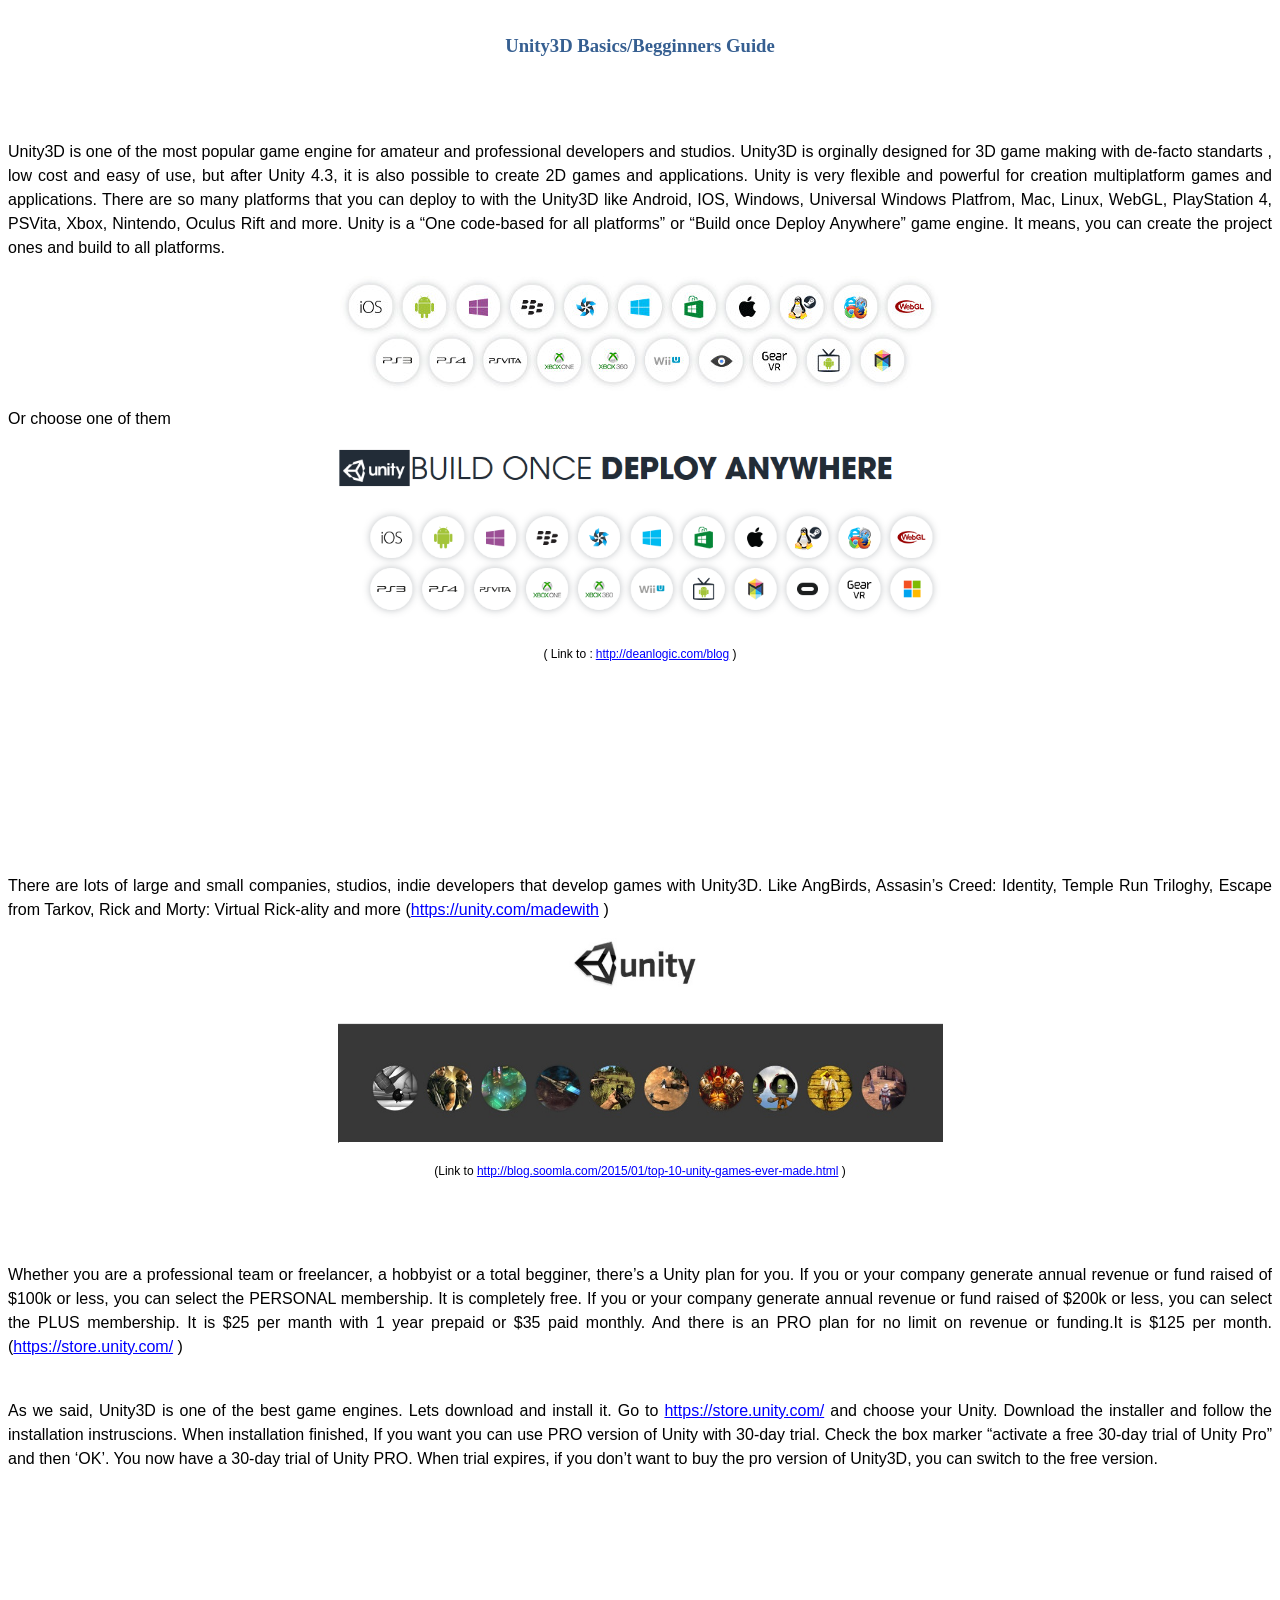
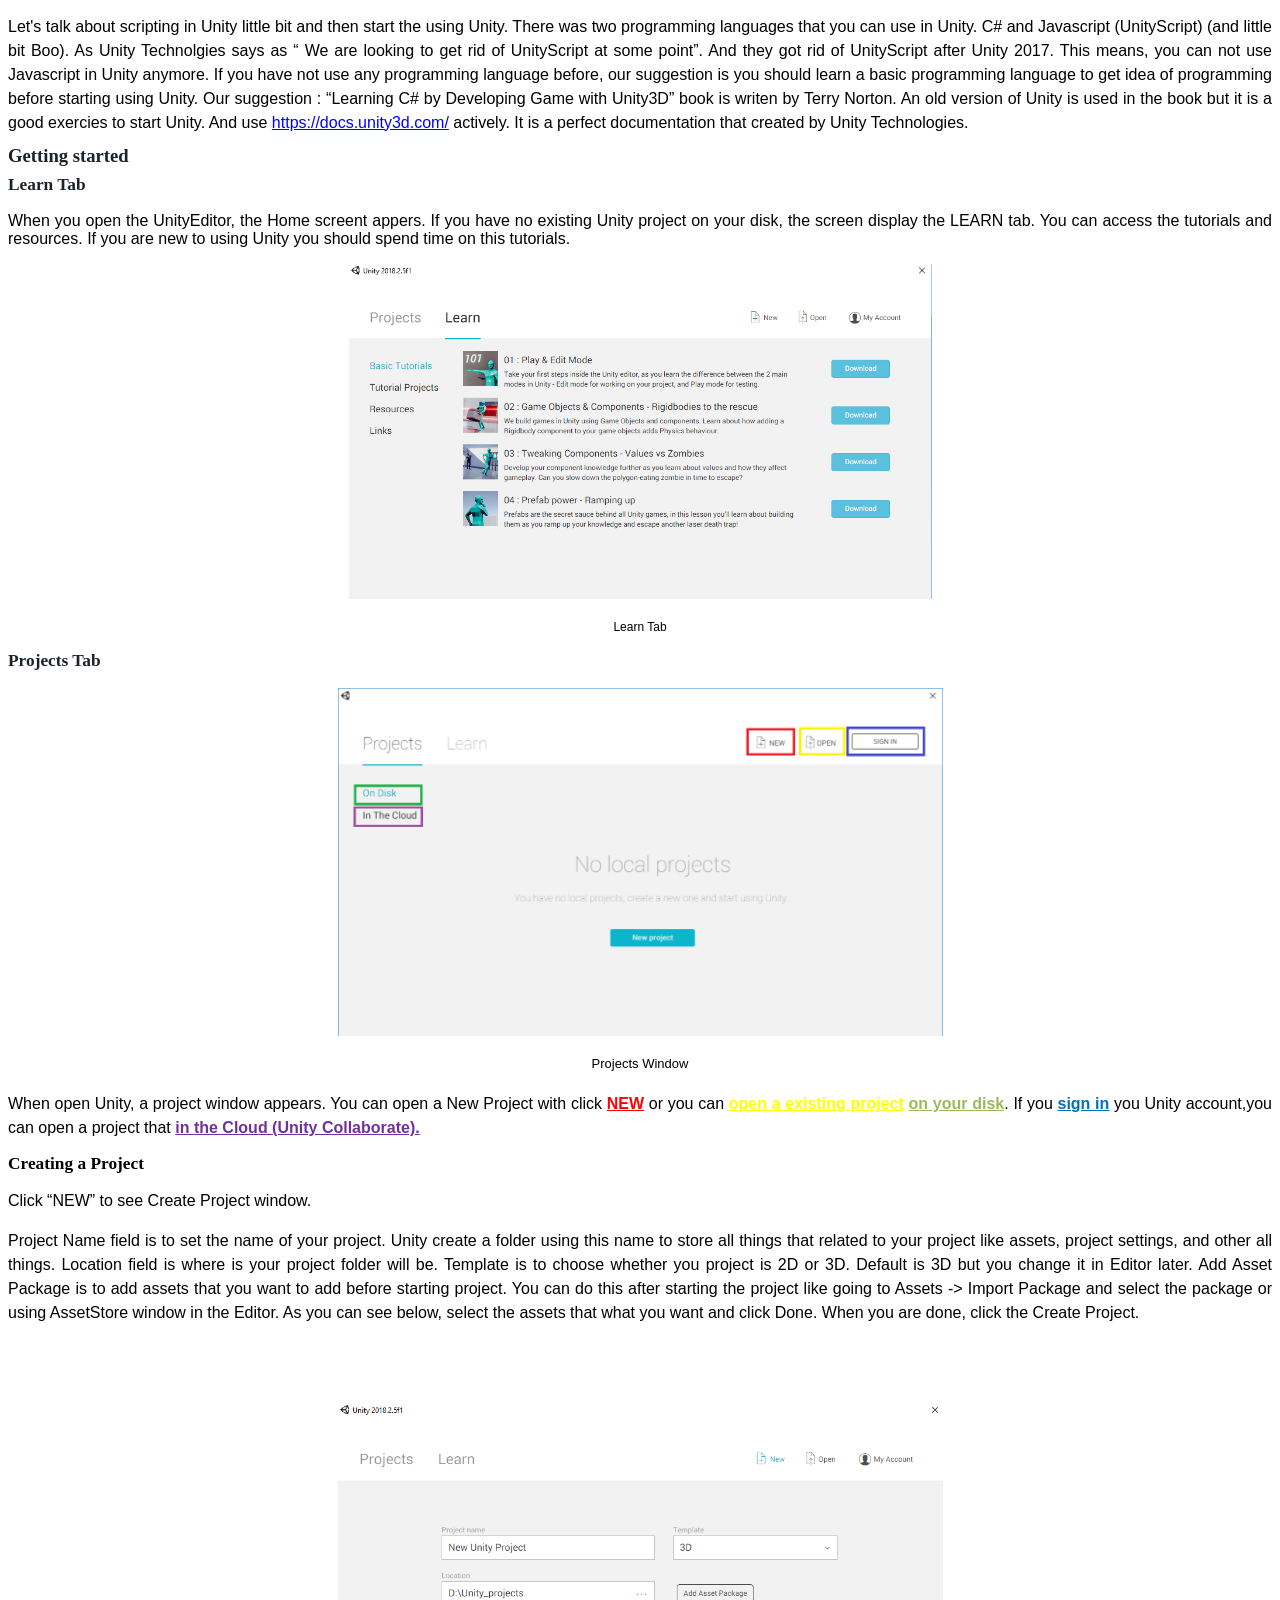
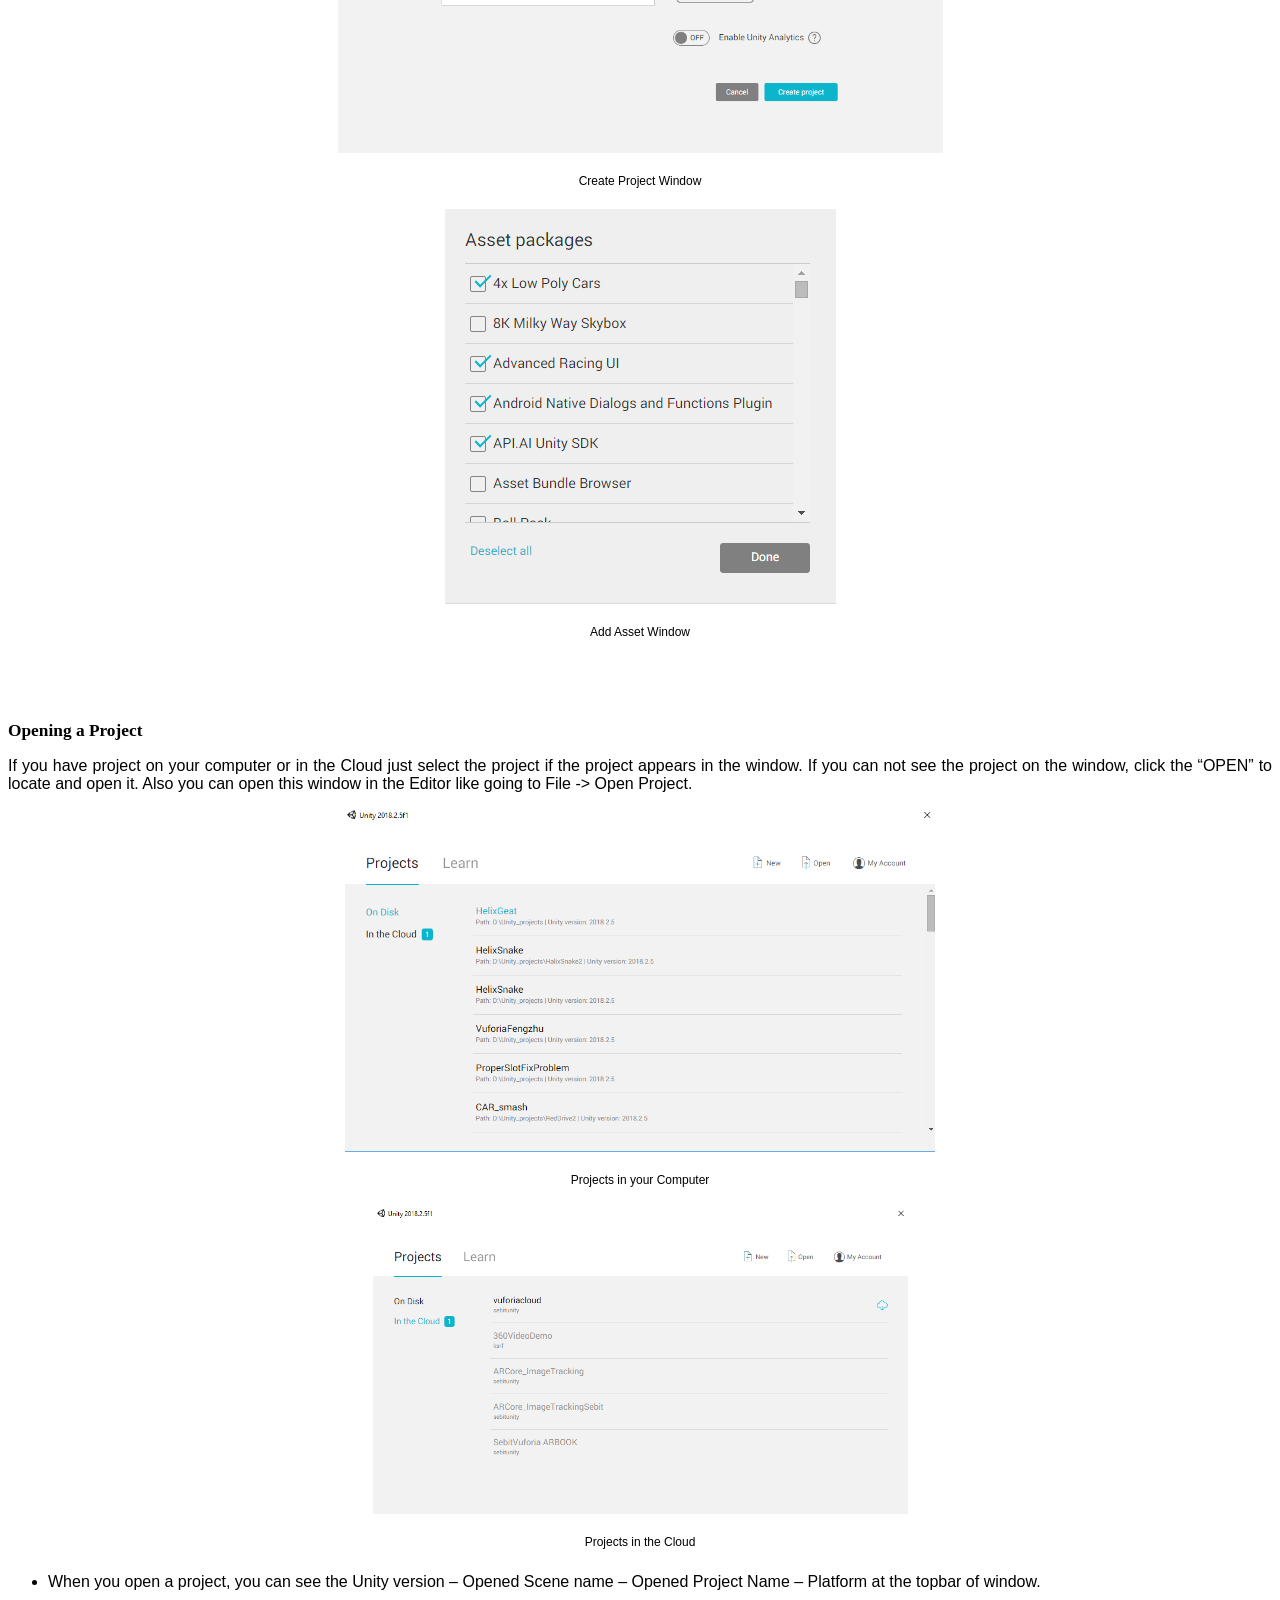
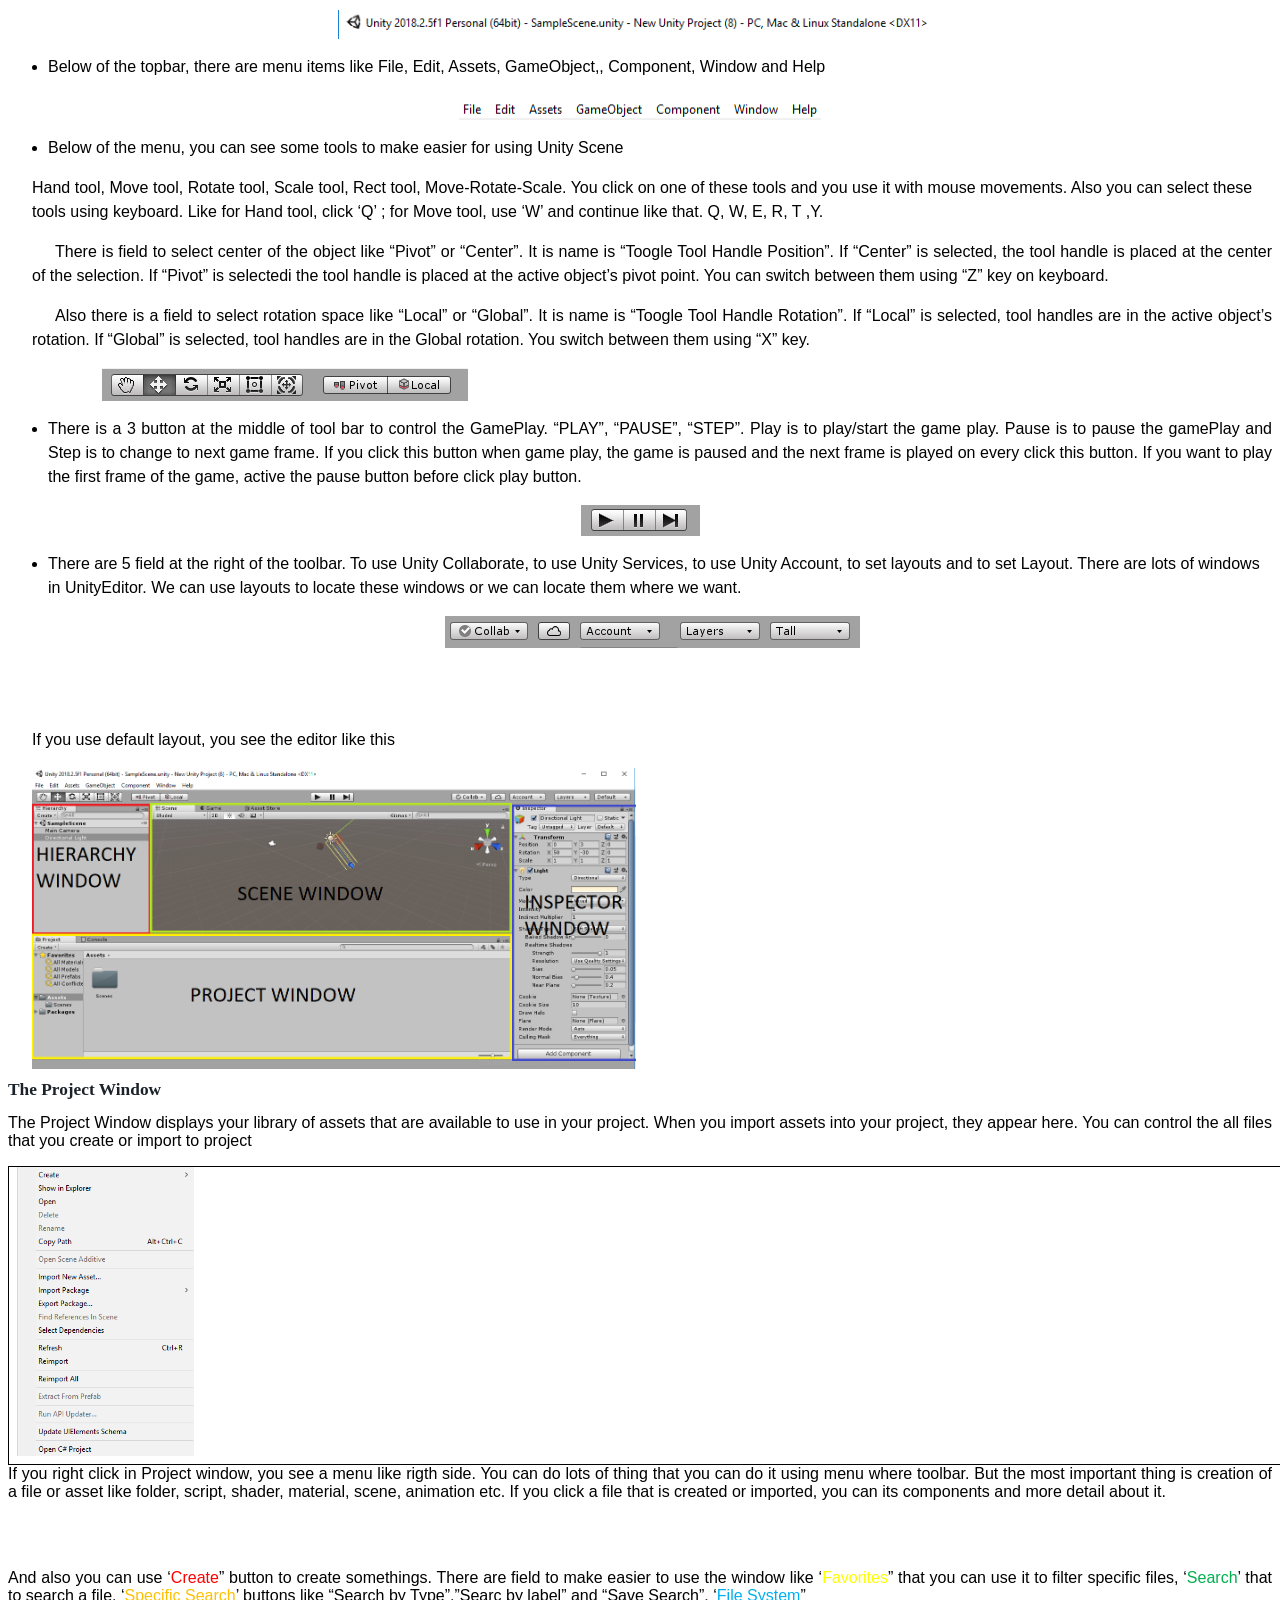
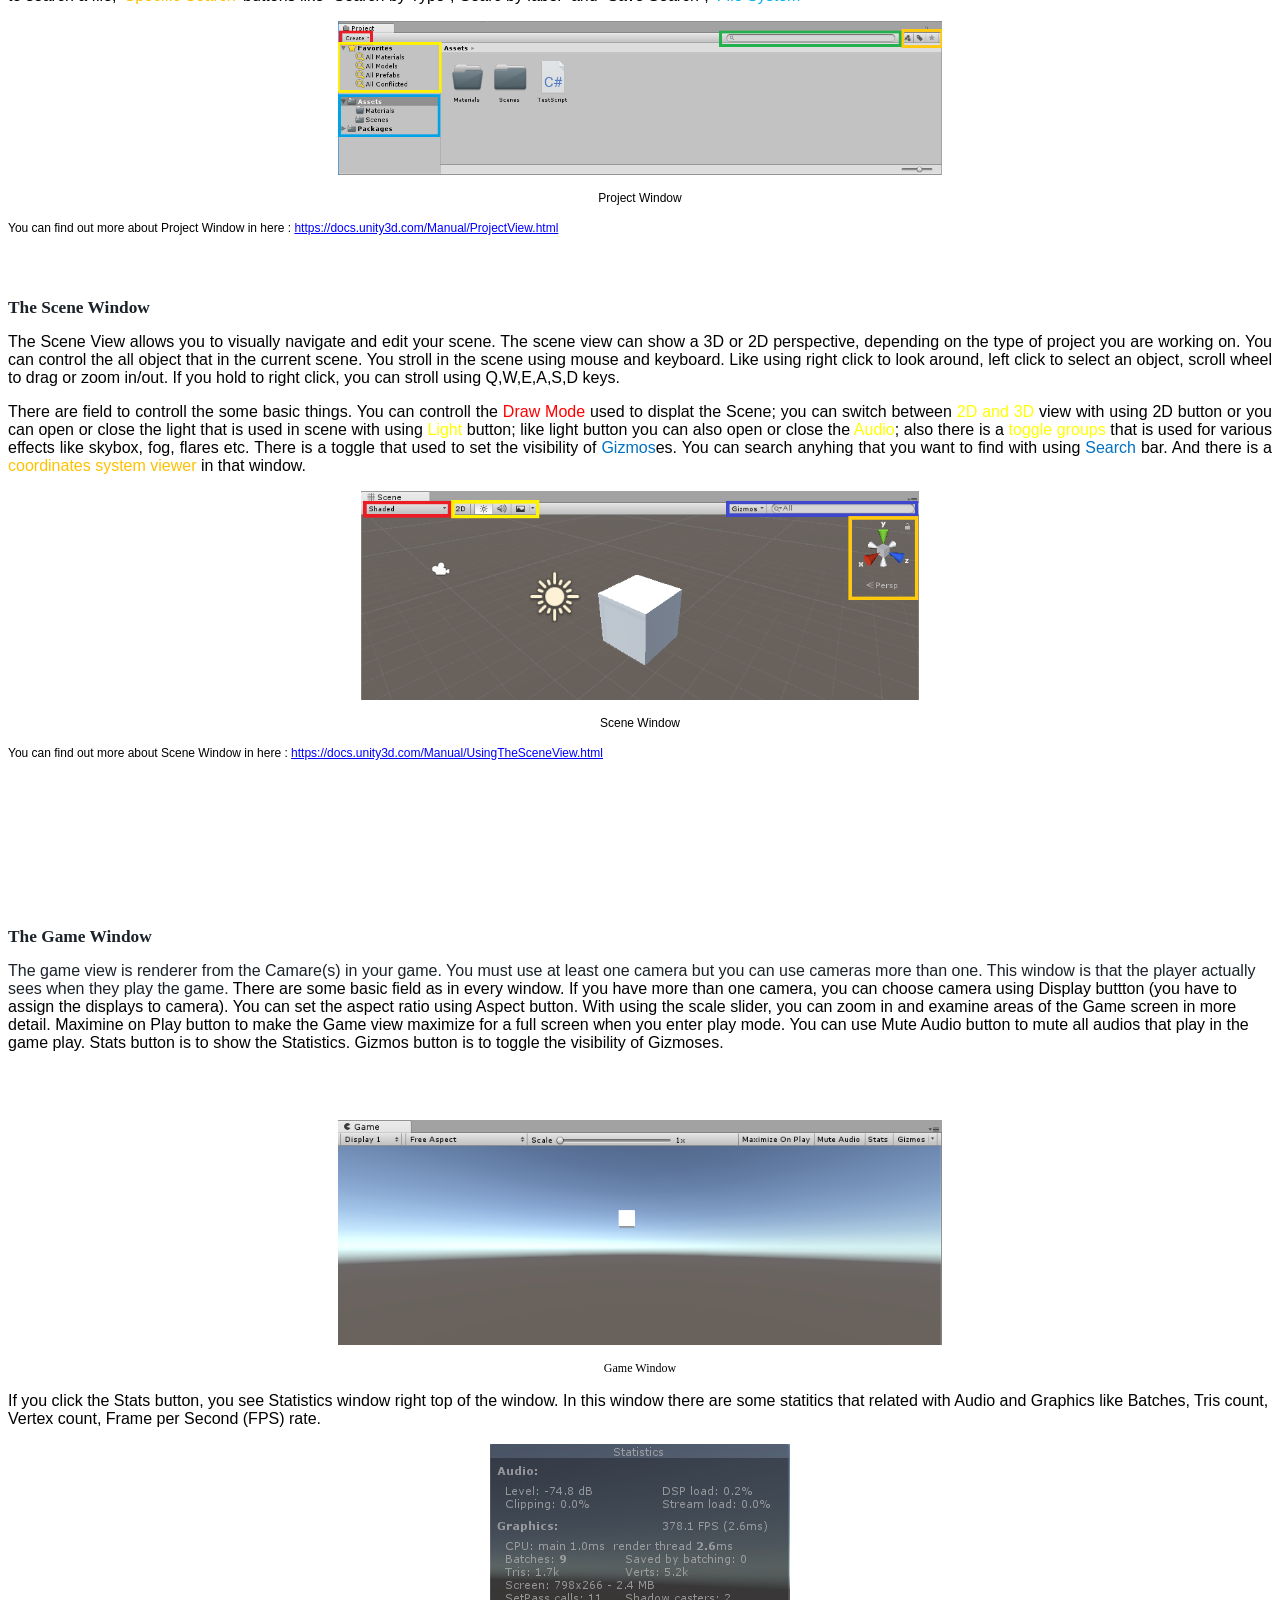
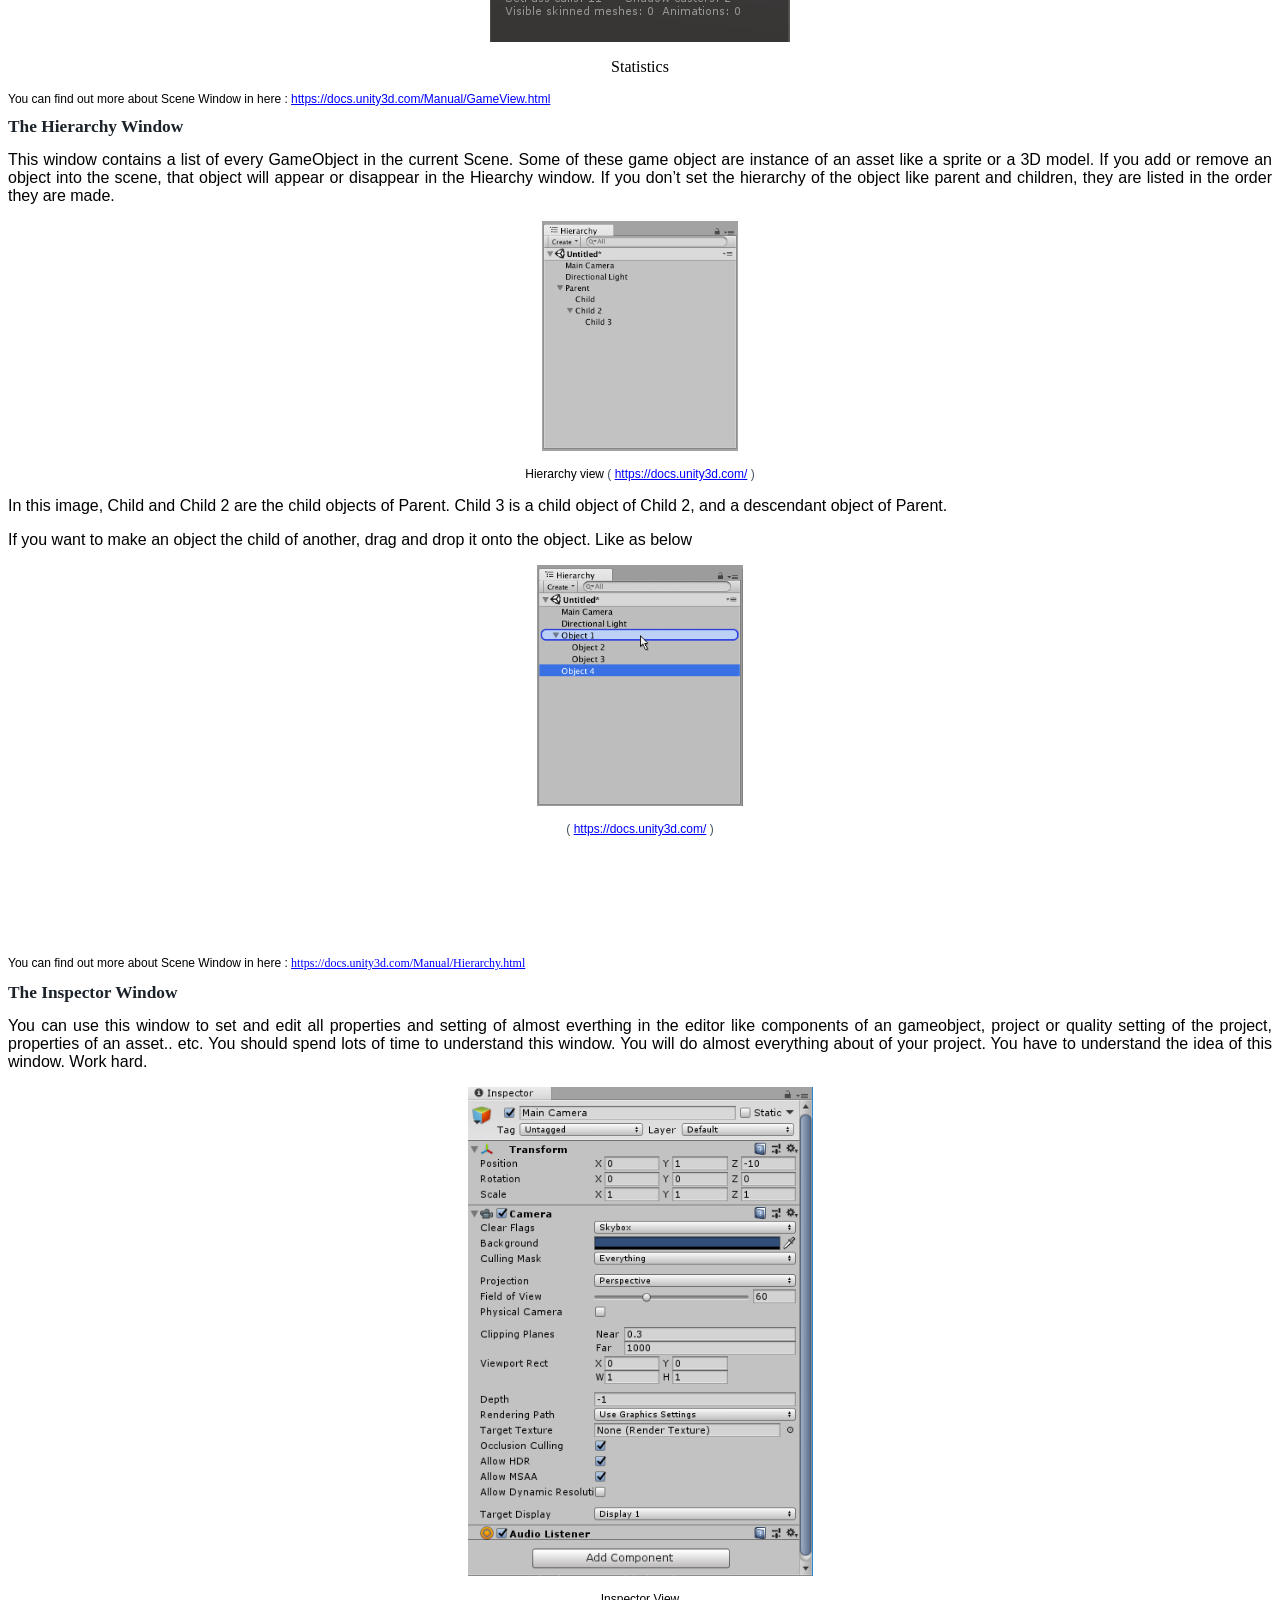
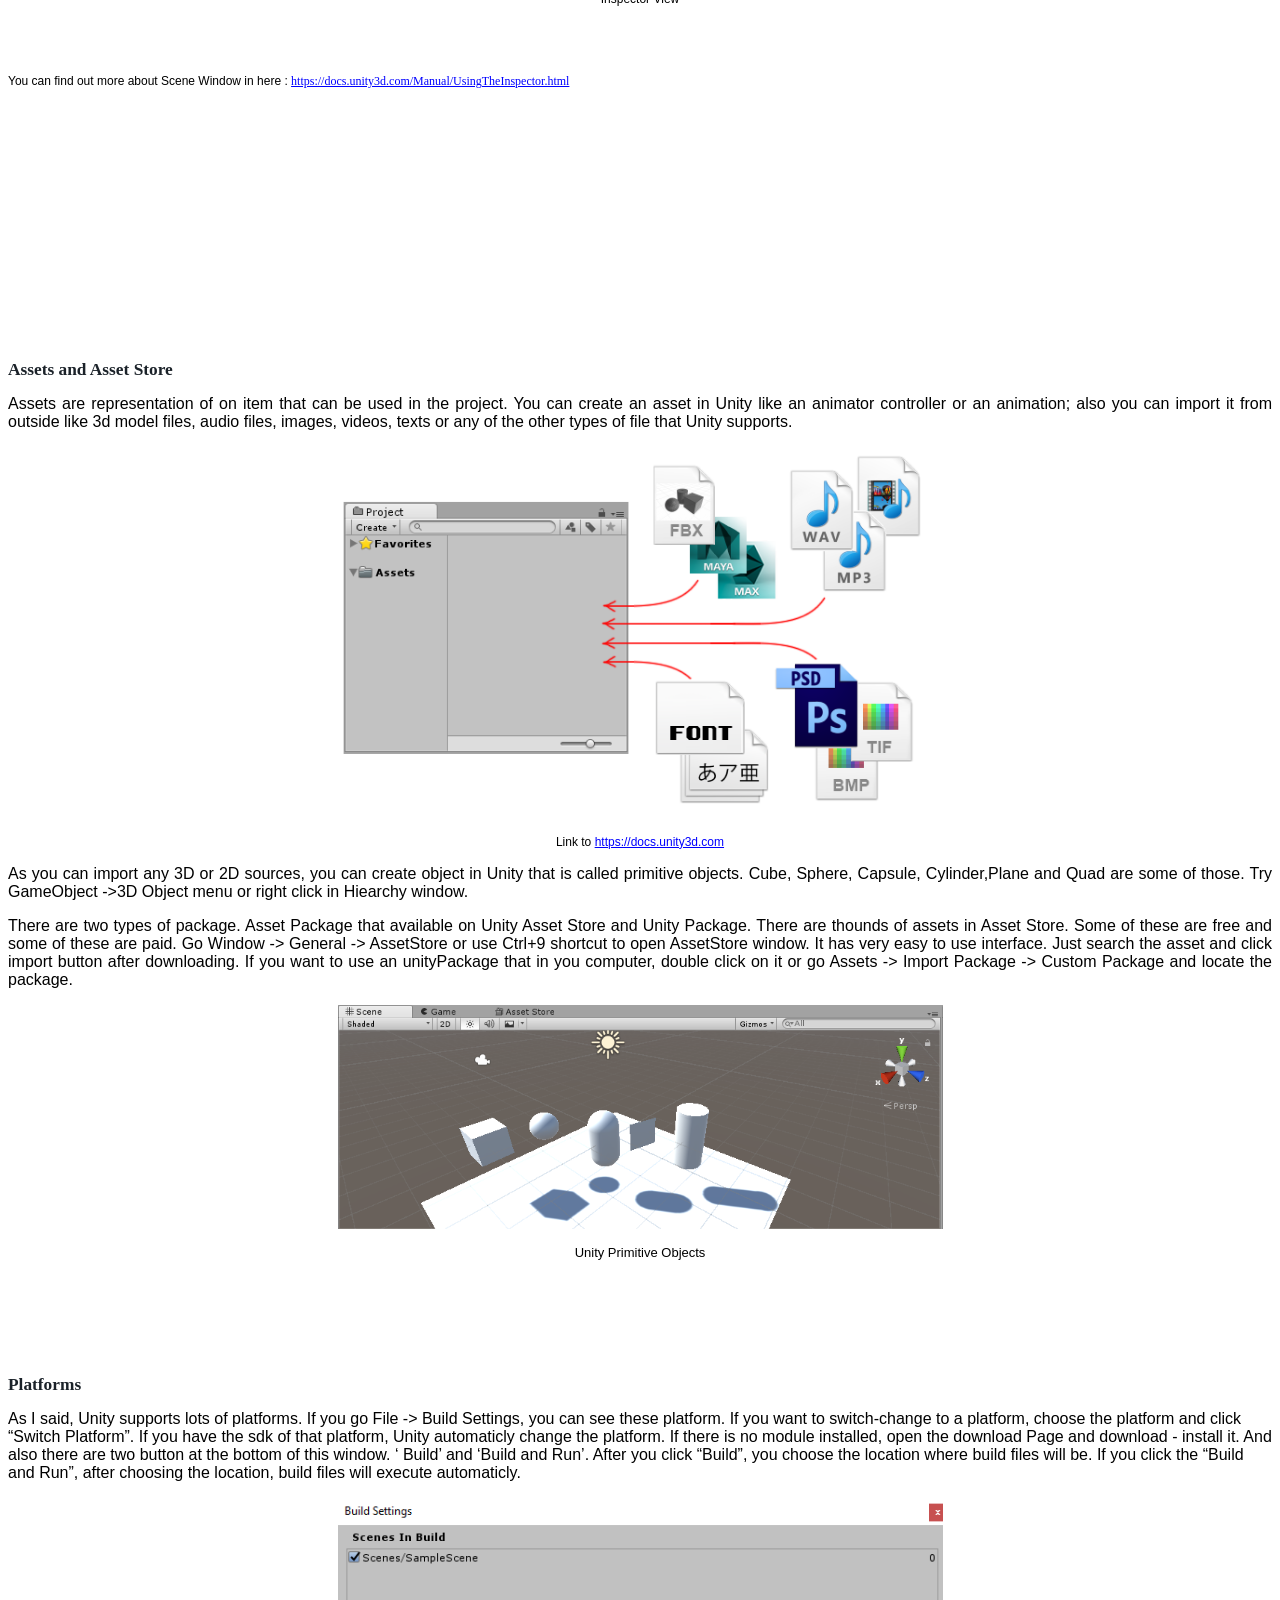
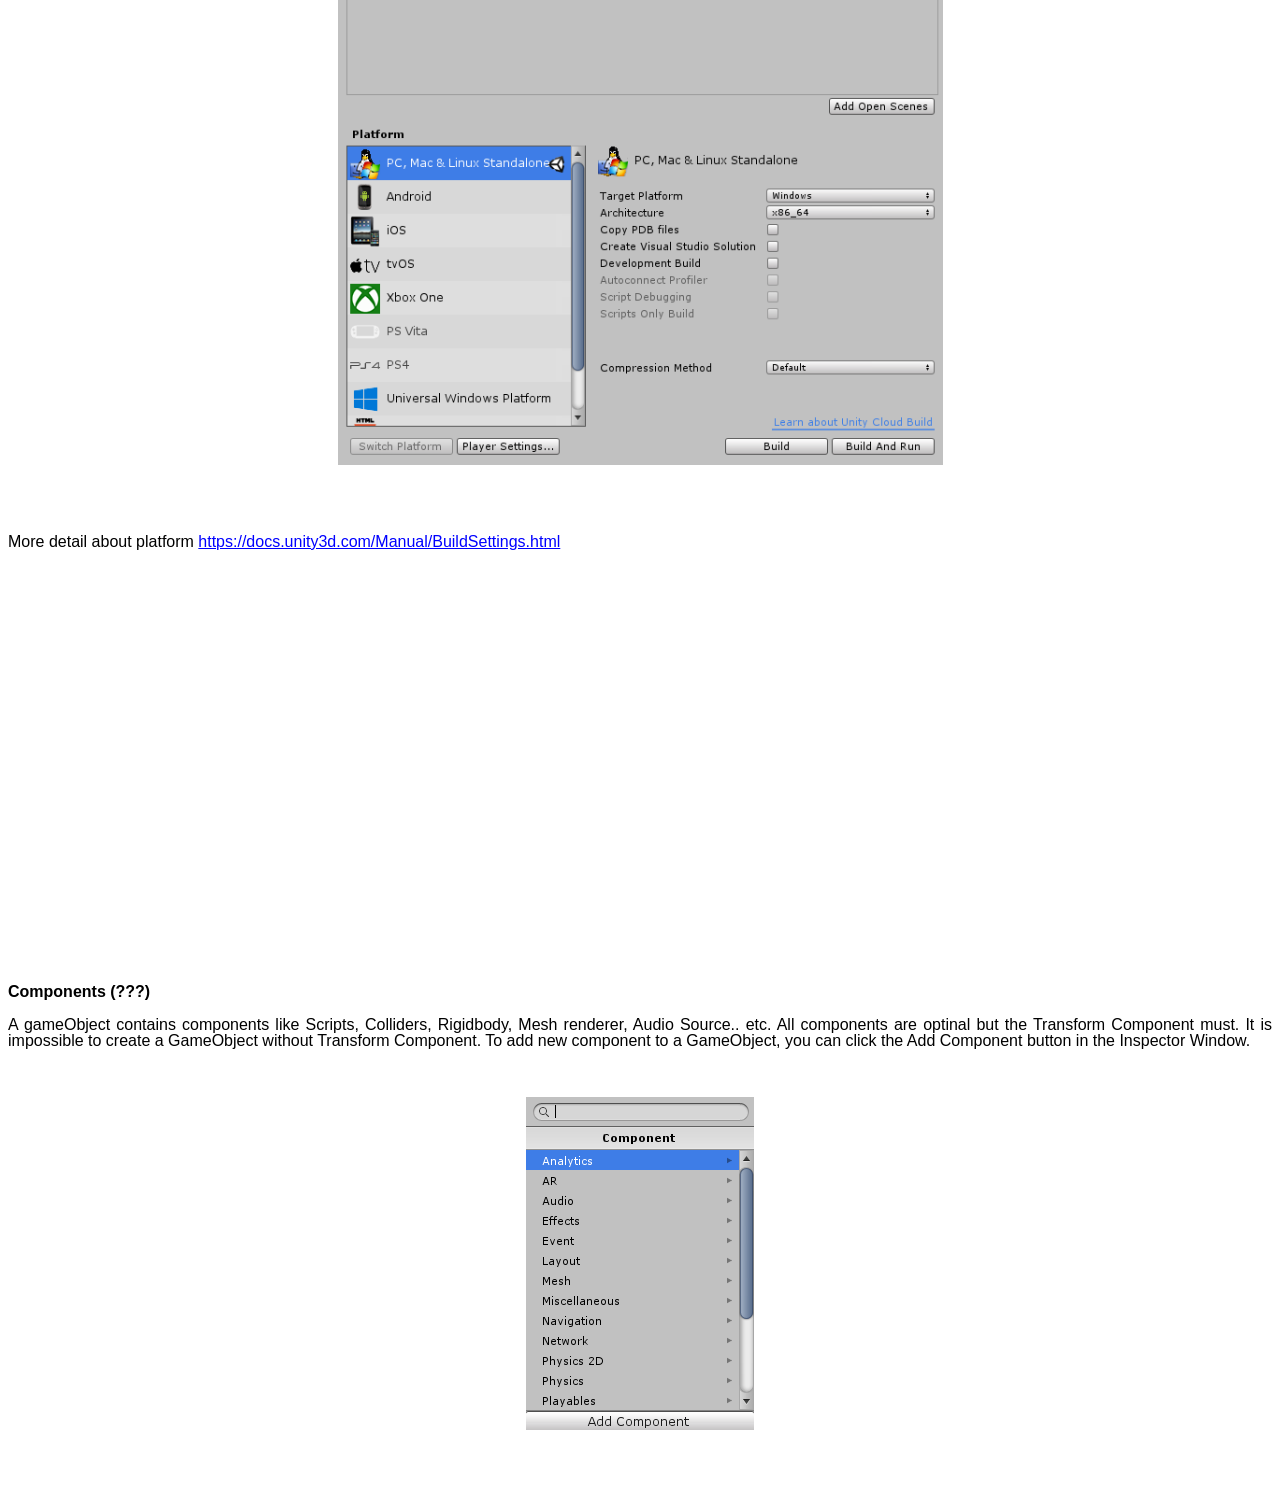
==== commit 4589c6ff: "index file changed" ====
--- a/index.html
+++ b/index.html
@@ -1,134 +1,545 @@
-<!DOCTYPE html>
-<html lang="ru">
-  <head>
-    <title>Treasure</title>
-    <meta charset="utf-8"/>
-    <meta content="Illia Lebid" name="author"/>
-    <meta content="treasure" name="description"/>
-    <meta name="viewport" content="width=device-width, initial-scale=1.0"/>
-    <meta name="HandheldFriendly" content="true"/>
-    <meta name="format-detection" content="telephone=no"/>
-    <meta content="IE=edge" http-equiv="X-UA-Compatible"/>
-    <link rel="shortcut icon" href="img/favicon/favicon.png" type="image/x-icon"/>
-    <link rel="apple-touch-icon" href="img/favicon/apple-touch-icon.png"/>
-    <link rel="apple-touch-icon" sizes="72x72" href="img/favicon/apple-touch-icon-72x72.png"/>
-    <link rel="apple-touch-icon" sizes="114x114" href="img/favicon/apple-touch-icon-114x114.png"/>
-    <link rel="apple-touch-icon" sizes="144x144" href="img/favicon/apple-touch-icon-144x144.png"/>
-    <link rel="apple-touch-icon" sizes="152x152" href="img/favicon/apple-touch-icon-152x152.png"/>
-    <link rel="apple-touch-icon" sizes="180x180" href="img/favicon/apple-touch-icon-180x180.png"/>
-    <!-- build:css css/vendor.css-->
-    <link rel="stylesheet" href="css/nouislider.min.css"/>
-    <link rel="stylesheet" href="css/chart.css"/>
-    <!-- endbuild-->
-    <!-- build:css css/main.css-->
-    <link rel="stylesheet" href="css/main.css"/>
-    <!-- endbuild-->
-  </head>
-  <body class="page">
-    <div class="page__wrap">
-      <div class="page__aside">
-        <MAIN class="main">
-          <header class="header">
-            <div class="container">
-              <div class="wrapper">
-                <div class="wrapper__logo">
-                </div>
-              </div>
-            </div>
-          </header>
-          <aside class="aside">
-          </aside>
-          <section class="start">
-            <div class="container">
-              <div class="start-wrapper">
-                <div class="start-wrapper__left-hero">
-                  <div class="start-wrapper__title"> 
-                    <h3>Automated Financial Management
-                    </h3>
-                  </div>
-                  <div class="start-wrapper__content">Treasure provides an easy-to-use, automated platform that offers a single look at your financial status — highlighting inefficiencies and turning them into competitive advantages.
-                  </div>
-                  <BUTTON class="btn">REQUEST EARLY ACCESS</BUTTON>
-                </div>
-                <div class="start-wrapper__right-hero">
-                  <div class="start-wrapper__laptop">
-                  </div>
-                </div>
-              </div>
-            </div>
-          </section>
-          <section class="management">
-            <div class="container">
-              <div class="hero-block">
-                <div class="hero-block__wrapper">
-                  <H3>Bank Account Management</H3>
-                  <div class="hero-block__content">An intuitively designed dashboard, connecting all of your accounts, offers up-to-the-minute snapshots of your company's financial health.
-                  </div>
-                </div>
-                <div class="hero-block__wrapper">
-                  <H3>Cash Management</H3>
-                  <div class="hero-block__content bottom">Three investment vehicles allow businesses to maximize their market advantage, regardless of treasury experience.
-                  </div>
-                </div>
-              </div>
-            </div>
-            <div class="management__footer">
-            </div>
-          </section>
-          <section class="grow">
-            <div class="container">
-              <div class="grow-wrapper">
-                <div class="left-side">
-                  <h3>See how much you could grow with Treasure
-                  </h3>
-                  <div class="left-side__content">Three investment vehicles allow businesses to maximize their market advantage, regardless of treasury experience.
-                  </div><span class="left-side__slider-value" id="value"></span>
-                  <input type="hidden" name="starting_deposit" value="20000000"/>
-                  <div class="left-side__slider-fixed-values"><span class="left-side__left-value">0</span><span class="left-side__right-value">$10+ M</span>
-                  </div>
-                  <div class="left-side__slider" id="sliderFirst">
-                  </div><span class="left-side__slider-value" id="upper-value"></span>
-                  <input type="hidden" name="monthly_cash_flow" value="75000"/>
-                  <div class="left-side__slider-fixed-values"><span class="left-side__left-value">0</span><span class="left-side__right-value">$10+ M</span>
-                  </div>
-                  <div class="left-side__slider" id="sliderSecond">
-                  </div>
-                  <button class="btn">REQUEST EARLY ACCESS</button>
-                </div>
-                <div class="right-side">
-                  <div class="right-side__chart">
-                    <div class="js-chart">
-                      <div id="d3chart"></div>
-                      <div class="legend">
-                        <ul>
-                          <li id="treasure"><span class="icon">Treasure</span><span class="apy">1.15%</span></li>
-                          <li id="community"><span class="icon">Community Banks</span><span class="apy">0.75%</span></li>
-                          <li id="insitutional"><span class="icon">Institutional Banks</span><span class="apy">0.25%</span></li>
-                        </ul>
-                      </div>
-                    </div>
-                  </div>
-                </div>
-              </div>
-            </div>
-          </section>
-          <footer class="footer">
-            <div class="container">
-              <div class="footer-wrapper"><span>Treasure © 2017 · All rights reserved.</span><span>founders@treasure.tech</span>
-              </div>
-            </div>
-          </footer>
-        </MAIN>
-      </div>
-    </div>
-    <!-- build:js js/vendor.js-->
-    <script src="js/jquery-3.2.1.min.js"></script>
-    <script src="js/nouislider.min.js"></script>
-    <script src="https://d3js.org/d3.v3.js"></script>
-    <!-- endbuild-->
-    <!-- build:js js/main.js-->
-    <script src="js/main.js"></script>
-    <script src="js/d3.js"></script>
-    <!-- endbuild-->
-  </body>
-</html>+<!DOCTYPE HTML PUBLIC "-//W3C//DTD HTML 4.0 Transitional//EN">
+<HTML>
+<HEAD>
+	<META HTTP-EQUIV="CONTENT-TYPE" CONTENT="text/html; charset=utf-8">
+	<TITLE></TITLE>
+	<META NAME="GENERATOR" CONTENT="LibreOffice 4.1.6.2 (Linux)">
+	<META NAME="AUTHOR" CONTENT="FARSAK">
+	<META NAME="CREATED" CONTENT="20181016;132400000000000">
+	<META NAME="CHANGEDBY" CONTENT="FARSAK">
+	<META NAME="CHANGED" CONTENT="20181020;132500000000000">
+	<META NAME="AppVersion" CONTENT="12.0000">
+	<META NAME="DocSecurity" CONTENT="0">
+	<META NAME="HyperlinksChanged" CONTENT="false">
+	<META NAME="LinksUpToDate" CONTENT="false">
+	<META NAME="ScaleCrop" CONTENT="false">
+	<META NAME="ShareDoc" CONTENT="false">
+	<STYLE TYPE="text/css">
+	<!--
+		@page { margin: 0.98in }
+		P { margin-bottom: 0.08in; direction: ltr; widows: 2; orphans: 2 }
+		H1 { margin-top: 0.33in; margin-bottom: 0in; direction: ltr; color: #365f91; page-break-inside: avoid; widows: 2; orphans: 2 }
+		H1.western { font-family: "Cambria", serif; font-size: 14pt }
+		H1.cjk { font-size: 14pt }
+		H1.ctl { font-family: ; font-size: 14pt }
+		H2 { margin-top: 0.14in; margin-bottom: 0in; direction: ltr; color: #4f81bd; page-break-inside: avoid; widows: 2; orphans: 2 }
+		H2.western { font-family: "Cambria", serif; font-size: 13pt }
+		H2.cjk { font-family: "Arial"; font-size: 13pt }
+		H2.ctl { font-family: ; font-size: 13pt }
+		H3 { margin-top: 0.14in; margin-bottom: 0in; direction: ltr; color: #4f81bd; page-break-inside: avoid; widows: 2; orphans: 2 }
+		H3.western { font-family: "Cambria", serif; font-size: 11pt }
+		H3.cjk { font-family: "Arial"; font-size: 11pt }
+		H3.ctl { font-family: ; font-size: 11pt }
+		A:link { color: #0000ff; so-language: zxx }
+	-->
+	</STYLE>
+</HEAD>
+<BODY LANG="tr-TR" LINK="#0000ff" DIR="LTR">
+<H1 CLASS="western" ALIGN=CENTER STYLE="line-height: 150%">Unity3D
+Basics/Begginners Guide</H1>
+<P STYLE="margin-bottom: 0.14in; line-height: 150%"><BR><BR>
+</P>
+<P ALIGN=JUSTIFY STYLE="margin-bottom: 0.14in; line-height: 150%"><FONT FACE="Arial, serif"><FONT SIZE=3>Unity3D
+is one of the most popular game engine for  amateur and professional
+developers and studios. Unity3D is orginally designed for 3D game
+making with de-facto standarts , low cost and easy of use, but after
+Unity 4.3, it is also possible to create 2D games and applications.
+Unity is very flexible and powerful for creation multiplatform games
+and applications. There are so many platforms that you can deploy to
+with the Unity3D like Android, IOS, Windows, Universal Windows
+Platfrom, Mac, Linux, WebGL, PlayStation 4, PSVita, Xbox, Nintendo,
+Oculus Rift and more. Unity is a “One code-based for all platforms”
+or “Build once Deploy Anywhere”  game engine. It means, you can
+create the project ones and build to all platforms.</FONT></FONT></P>
+<P ALIGN=CENTER STYLE="margin-bottom: 0.14in; line-height: 150%"><IMG SRC="Unity_Basics_html_2b1b5d7a.jpg" NAME="Picture 1" ALIGN=BOTTOM WIDTH=600 HEIGHT=115 BORDER=0></P>
+<P ALIGN=JUSTIFY STYLE="margin-bottom: 0.14in; line-height: 150%"><FONT FACE="Arial, serif"><FONT SIZE=3>Or
+choose one of them</FONT></FONT></P>
+<P ALIGN=CENTER STYLE="margin-bottom: 0.14in; line-height: 150%"><IMG SRC="Unity_Basics_html_89951e04.png" NAME="Picture 4" ALIGN=BOTTOM WIDTH=605 HEIGHT=179 BORDER=0></P>
+<P ALIGN=CENTER STYLE="margin-bottom: 0.14in; line-height: 150%"><FONT FACE="Arial, serif"><FONT SIZE=2 STYLE="font-size: 9pt">(
+Link to :</FONT></FONT><FONT SIZE=2 STYLE="font-size: 9pt">
+</FONT><FONT FACE="Arial, serif"><FONT SIZE=2 STYLE="font-size: 9pt"><A HREF="http://deanlogic.com/blog">http://deanlogic.com/blog</A>
+)</FONT></FONT></P>
+<P ALIGN=CENTER STYLE="margin-bottom: 0.14in; line-height: 150%"><BR><BR>
+</P>
+<P ALIGN=CENTER STYLE="margin-bottom: 0.14in; line-height: 150%"><BR><BR>
+</P>
+<P ALIGN=CENTER STYLE="margin-bottom: 0.14in; line-height: 150%"><BR><BR>
+</P>
+<P ALIGN=JUSTIFY STYLE="margin-bottom: 0.14in; line-height: 150%"><FONT FACE="Arial, serif"><FONT SIZE=3>There
+are lots of large and small companies, studios, indie developers that
+develop games with Unity3D. Like  AngBirds, Assasin’s Creed:
+Identity, Temple Run Triloghy,  Escape from Tarkov, Rick and Morty:
+Virtual Rick-ality and more (<A HREF="https://unity.com/madewith">https://unity.com/madewith</A>
+)</FONT></FONT></P>
+<P ALIGN=CENTER STYLE="margin-bottom: 0.14in; line-height: 150%"><IMG SRC="Unity_Basics_html_c8fa1a37.jpg" NAME="graphics1" ALIGN=BOTTOM WIDTH=605 HEIGHT=205 BORDER=0></P>
+<P ALIGN=CENTER STYLE="margin-bottom: 0.14in; line-height: 150%"><FONT FACE="Arial, serif"><FONT SIZE=2 STYLE="font-size: 9pt">(Link
+to <A HREF="http://blog.soomla.com/2015/01/top-10-unity-games-ever-made.html">http://blog.soomla.com/2015/01/top-10-unity-games-ever-made.html</A>
+)</FONT></FONT></P>
+<P ALIGN=CENTER STYLE="margin-bottom: 0.14in; line-height: 150%"><BR><BR>
+</P>
+<P ALIGN=JUSTIFY STYLE="margin-bottom: 0.14in; line-height: 150%">
+<FONT FACE="Arial, serif"><FONT SIZE=3>Whether you are a professional
+team or freelancer, a hobbyist or a total begginer, there’s a Unity
+plan for you. If you or your company generate annual revenue or fund
+raised of $100k or less, you can select the PERSONAL membership. It
+is completely free.  If you or your company generate annual revenue
+or fund raised of $200k or less, you can select the PLUS membership.
+It is $25 per manth with 1 year prepaid or $35 paid monthly. And
+there is an PRO plan for no limit on revenue or funding.It is $125
+per month. (<A HREF="https://store.unity.com/">https://store.unity.com/</A>
+)</FONT></FONT></P>
+<P ALIGN=JUSTIFY STYLE="margin-bottom: 0.14in; line-height: 150%"><FONT FACE="Arial, serif"><FONT SIZE=3><BR>As
+we said, Unity3D is one of the best game engines. Lets download and
+install it. Go to <A HREF="https://store.unity.com/">https://store.unity.com/</A>
+and choose your Unity. Download the installer and follow the
+installation instruscions. When installation finished, If you want
+you can use PRO version of Unity with 30-day trial. Check the box
+marker “activate a free 30-day trial of Unity Pro” and then ‘OK’.
+You now have a 30-day trial of Unity PRO. When trial expires, if you
+don’t want to buy the pro version of Unity3D, you can switch to the
+free version.</FONT></FONT></P>
+<P ALIGN=JUSTIFY STYLE="margin-bottom: 0.14in; line-height: 150%"><BR><BR>
+</P>
+<P ALIGN=JUSTIFY STYLE="margin-bottom: 0.14in; line-height: 150%"><BR><BR>
+</P>
+<P ALIGN=JUSTIFY STYLE="margin-bottom: 0.14in; line-height: 150%">
+<FONT FACE="Arial, serif"><FONT SIZE=3>Let's talk about scripting in
+Unity little bit and then start the using Unity. There was two
+programming languages that you can use in Unity. C# and Javascript
+(UnityScript) (and little bit Boo). As Unity Technolgies says as “
+We are looking to get rid of UnityScript at some point”. And they
+got rid of UnityScript after Unity 2017. This means, you can not use
+Javascript in Unity anymore. If you have not use any programming
+language before, our suggestion is you should learn a basic
+programming language to get idea of programming before starting using
+Unity. Our suggestion : “Learning C# by Developing Game with
+Unity3D” book is writen by  Terry Norton. An old version of Unity
+is used in the book but it is a good exercies to start Unity. And use
+<A HREF="https://docs.unity3d.com/">https://docs.unity3d.com/</A>
+actively. It is a perfect documentation that created by Unity
+Technologies.</FONT></FONT></P>
+<H1 CLASS="western" STYLE="margin-top: 0in; margin-bottom: 0.13in; line-height: 0.17in">
+<FONT COLOR="#1b2229"><FONT FACE="Open Sans, serif">Getting started </FONT></FONT>
+</H1>
+<H2 CLASS="western" STYLE="margin-top: 0in; margin-bottom: 0.2in; line-height: 0.17in">
+<FONT COLOR="#1b2229"><FONT FACE="Open Sans, serif">Learn Tab</FONT></FONT></H2>
+<P ALIGN=JUSTIFY STYLE="margin-bottom: 0.14in"> <FONT FACE="Arial, serif"><FONT SIZE=3>When
+you open the UnityEditor, the Home screent appers. If you have no
+existing Unity project on your disk, the screen display the LEARN
+tab. You can access the tutorials and resources. If you are new to
+using Unity you should spend time on this tutorials.</FONT></FONT></P>
+<P ALIGN=CENTER STYLE="margin-bottom: 0.14in; line-height: 150%"><IMG SRC="Unity_Basics_html_f87168a7.png" NAME="Picture 12" ALIGN=BOTTOM WIDTH=583 HEIGHT=335 BORDER=0></P>
+<P ALIGN=CENTER STYLE="margin-bottom: 0.14in; line-height: 150%"><FONT FACE="Arial, serif"><FONT SIZE=2 STYLE="font-size: 9pt">Learn
+Tab</FONT></FONT></P>
+<H2 CLASS="western" STYLE="margin-top: 0in; margin-bottom: 0.2in; line-height: 0.17in">
+<FONT COLOR="#1b2229"><FONT FACE="Open Sans, serif">Projects Tab</FONT></FONT></H2>
+<P ALIGN=JUSTIFY STYLE="margin-bottom: 0.14in; line-height: 150%"> 
+</P>
+<P ALIGN=CENTER STYLE="margin-bottom: 0.14in; line-height: 150%"><IMG SRC="Unity_Basics_html_6e8ef6a1.png" NAME="Picture 8" ALIGN=BOTTOM WIDTH=605 HEIGHT=348 BORDER=0></P>
+<P ALIGN=CENTER STYLE="margin-bottom: 0.14in; line-height: 150%"><FONT FACE="Arial, serif"><FONT SIZE=2>Projects
+Window</FONT></FONT></P>
+<P ALIGN=JUSTIFY STYLE="margin-bottom: 0.14in; line-height: 150%"><FONT FACE="Arial, serif"><FONT SIZE=3>When
+open Unity, a project window appears. You can open a New Project with
+click </FONT></FONT><FONT COLOR="#ff0000"><FONT FACE="Arial, serif"><FONT SIZE=3><U><B>NEW</B></U></FONT></FONT></FONT><FONT COLOR="#ff0000"><FONT FACE="Arial, serif"><FONT SIZE=3>
+</FONT></FONT></FONT><FONT FACE="Arial, serif"><FONT SIZE=3>or you
+can </FONT></FONT><FONT COLOR="#ffff00"><FONT FACE="Arial, serif"><FONT SIZE=3><U><B>open
+a existing project</B></U></FONT></FONT></FONT><FONT FACE="Arial, serif"><FONT SIZE=3>
+</FONT></FONT><FONT COLOR="#9bbb59"><FONT FACE="Arial, serif"><FONT SIZE=3><U><B>on
+your disk</B></U></FONT></FONT></FONT><FONT FACE="Arial, serif"><FONT SIZE=3>.
+If you </FONT></FONT><FONT COLOR="#0070c0"><FONT FACE="Arial, serif"><FONT SIZE=3><U><B>sign
+in</B></U></FONT></FONT></FONT><FONT FACE="Arial, serif"><FONT SIZE=3>
+you Unity account,you can open a project that </FONT></FONT><FONT COLOR="#7030a0"><FONT FACE="Arial, serif"><FONT SIZE=3><U><B>in
+the Cloud (Unity Collaborate).</B></U></FONT></FONT></FONT></P>
+<H3 CLASS="western" STYLE="margin-top: 0in; margin-bottom: 0.13in; line-height: 0.2in">
+<FONT COLOR="#000000"><FONT FACE="Open Sans, serif"><FONT SIZE=3 STYLE="font-size: 13pt">Creating
+a Project</FONT></FONT></FONT></H3>
+<P ALIGN=JUSTIFY STYLE="margin-bottom: 0.14in; line-height: 150%"><FONT FACE="Arial, serif"><FONT SIZE=3>Click
+“NEW” to see Create Project window.</FONT></FONT></P>
+<P ALIGN=JUSTIFY STYLE="margin-bottom: 0.14in; line-height: 150%"><FONT FACE="Arial, serif"><FONT SIZE=3>Project
+Name field is to set the name of your project. Unity create a folder
+using this name to store all things that related to your project like
+assets, project settings, and other all things. Location field is
+where is your project folder will be. Template is to choose whether
+you project is 2D or 3D. Default is 3D but you change it in Editor
+later. Add Asset Package is to add assets that you want to add before
+starting project. You can do this after starting the project like
+going to Assets -&gt; Import Package and select the package or using
+AssetStore window in the Editor. As you can see below, select the
+assets that what you want and click Done. When you are done, click
+the Create Project. </FONT></FONT>
+</P>
+<P ALIGN=JUSTIFY STYLE="margin-bottom: 0.14in; line-height: 150%"><BR><BR>
+</P>
+<P ALIGN=CENTER STYLE="margin-bottom: 0.14in; line-height: 150%"><IMG SRC="Unity_Basics_html_3c8e179a.png" NAME="Picture 13" ALIGN=BOTTOM WIDTH=605 HEIGHT=348 BORDER=0></P>
+<P ALIGN=CENTER STYLE="margin-bottom: 0.14in; line-height: 150%"><FONT FACE="Arial, serif"><FONT SIZE=2 STYLE="font-size: 9pt">Create
+Project Window</FONT></FONT></P>
+<P ALIGN=CENTER STYLE="margin-bottom: 0.14in; line-height: 150%"><IMG SRC="Unity_Basics_html_901b7979.png" NAME="Picture 14" ALIGN=BOTTOM WIDTH=391 HEIGHT=395 BORDER=0></P>
+<P ALIGN=CENTER STYLE="margin-bottom: 0.14in; line-height: 150%"><FONT FACE="Arial, serif"><FONT SIZE=2 STYLE="font-size: 9pt">Add
+Asset Window</FONT></FONT></P>
+<P STYLE="margin-bottom: 0.14in; line-height: 150%"><BR><BR>
+</P>
+<H3 CLASS="western" STYLE="margin-top: 0in; margin-bottom: 0.13in; line-height: 0.2in">
+<FONT COLOR="#000000"><FONT FACE="Open Sans, serif"><FONT SIZE=3 STYLE="font-size: 13pt">Opening
+a Project</FONT></FONT></FONT></H3>
+<P ALIGN=JUSTIFY STYLE="margin-bottom: 0.14in"><FONT FACE="Arial, serif"><FONT SIZE=3>If
+you have project on your computer or in the Cloud just select the
+project if the project appears in the window. If you can not see the
+project on the window, click the “OPEN” to locate and open it.
+Also you can open this window in the Editor like going to File -&gt;
+Open Project. </FONT></FONT>
+</P>
+<P ALIGN=CENTER STYLE="margin-bottom: 0.14in; line-height: 150%"><IMG SRC="Unity_Basics_html_8cd1ea0f.png" NAME="Picture 15" ALIGN=BOTTOM WIDTH=590 HEIGHT=343 BORDER=0></P>
+<P ALIGN=CENTER STYLE="margin-bottom: 0.14in; line-height: 150%"><FONT FACE="Arial, serif"><FONT SIZE=2 STYLE="font-size: 9pt">Projects
+in your Computer</FONT></FONT></P>
+<P ALIGN=CENTER STYLE="margin-bottom: 0.14in; line-height: 150%"><IMG SRC="Unity_Basics_html_19fd88d4.png" NAME="Picture 16" ALIGN=BOTTOM WIDTH=535 HEIGHT=306 BORDER=0></P>
+<P ALIGN=CENTER STYLE="margin-bottom: 0.14in; line-height: 150%"><FONT FACE="Arial, serif"><FONT SIZE=2 STYLE="font-size: 9pt">Projects
+in the Cloud</FONT></FONT></P>
+<UL>
+	<LI><P ALIGN=JUSTIFY STYLE="margin-bottom: 0.14in; line-height: 150%">
+	<FONT FACE="Arial, serif"><FONT SIZE=3>When you open a project, you
+	can see the Unity version – Opened Scene name – Opened Project
+	Name – Platform at the topbar of window.</FONT></FONT></P>
+</UL>
+<P ALIGN=CENTER STYLE="margin-bottom: 0.14in; line-height: 150%"><IMG SRC="Unity_Basics_html_6042cc5c.png" NAME="Picture 17" ALIGN=BOTTOM WIDTH=605 HEIGHT=29 BORDER=0></P>
+<UL>
+	<LI><P STYLE="margin-bottom: 0.14in; line-height: 150%"><FONT FACE="Arial, serif"><FONT SIZE=3>Below
+	of the topbar, there are menu items like File, Edit, Assets,
+	GameObject,, Component, Window and Help</FONT></FONT></P>
+</UL>
+<P ALIGN=CENTER STYLE="margin-bottom: 0.14in; line-height: 150%"><IMG SRC="Unity_Basics_html_9a3f4e7.png" NAME="Picture 18" ALIGN=BOTTOM WIDTH=362 HEIGHT=25 BORDER=0></P>
+<UL>
+	<LI><P STYLE="margin-bottom: 0.14in; line-height: 150%"><FONT FACE="Arial, serif"><FONT SIZE=3>Below
+	of the menu, you can see some tools to make easier for using Unity
+	Scene</FONT></FONT></P>
+</UL>
+<P STYLE="margin-left: 0.25in; margin-bottom: 0.14in; line-height: 150%">
+<FONT FACE="Arial, serif"><FONT SIZE=3>Hand tool, Move tool, Rotate
+tool, Scale tool, Rect tool, Move-Rotate-Scale. You click on one of
+these tools and you use it with mouse movements. Also you can select
+these tools using keyboard. Like for Hand tool, click ‘Q’ ; for
+Move tool, use ‘W’ and continue like that. Q, W, E, R, T ,Y. </FONT></FONT>
+</P>
+<P ALIGN=JUSTIFY STYLE="margin-left: 0.25in; text-indent: 0.24in; margin-bottom: 0.14in; line-height: 150%">
+<FONT FACE="Arial, serif"><FONT SIZE=3>There is field to select
+center of the object like “Pivot” or “Center”. It is name is
+“Toogle Tool Handle Position”. If “Center” is selected, the
+tool handle is placed at the center of the selection. If “Pivot”
+is selectedi the tool handle is placed at the active object’s pivot
+point. You can switch between them using “Z” key on keyboard. </FONT></FONT>
+</P>
+<P ALIGN=JUSTIFY STYLE="margin-left: 0.25in; text-indent: 0.24in; margin-bottom: 0.14in; line-height: 150%">
+<FONT FACE="Arial, serif"><FONT SIZE=3>Also there is a field to
+select rotation space like “Local” or “Global”. It is name is
+“Toogle Tool Handle Rotation”. If “Local” is selected, tool
+handles are in the active object’s rotation. If “Global” is
+selected, tool handles are in  the Global rotation. You switch
+between them using “X” key.</FONT></FONT></P>
+<P STYLE="margin-left: 0.74in; text-indent: 0.24in; margin-bottom: 0.14in; line-height: 150%">
+<IMG SRC="Unity_Basics_html_d78665fb.png" NAME="Picture 20" ALIGN=BOTTOM WIDTH=366 HEIGHT=33 BORDER=0></P>
+<UL>
+	<LI><P ALIGN=JUSTIFY STYLE="margin-bottom: 0.14in; line-height: 150%">
+	<FONT FACE="Arial, serif"><FONT SIZE=3>There is a 3 button at the
+	middle of tool bar to control the GamePlay. “PLAY”, “PAUSE”,
+	“STEP”. Play is to play/start the game play. Pause is to pause
+	the gamePlay and Step is to change to next game frame. If you click
+	this button when game play, the game is paused and the next frame is
+	played on every click this button. If you want to play the first
+	frame of the game, active the pause button before click play button.</FONT></FONT></P>
+</UL>
+<P ALIGN=CENTER STYLE="margin-bottom: 0.14in; line-height: 150%"><IMG SRC="Unity_Basics_html_66f712c3.png" NAME="Picture 21" ALIGN=BOTTOM WIDTH=119 HEIGHT=31 BORDER=0></P>
+<UL>
+	<LI><P STYLE="margin-bottom: 0.14in; line-height: 150%"><FONT FACE="Arial, serif"><FONT SIZE=3>There
+	are 5 field at the right  of the toolbar. To use Unity Collaborate,
+	to use Unity Services, to use Unity Account, to set layouts and to
+	set Layout. There are lots of windows in UnityEditor. We can use
+	layouts to locate these windows or we can locate them where we want.
+	</FONT></FONT>
+	</P>
+</UL>
+<P ALIGN=CENTER STYLE="margin-left: 0.25in; margin-bottom: 0.14in; line-height: 150%">
+<IMG SRC="Unity_Basics_html_8fd9bc92.png" NAME="Picture 22" ALIGN=BOTTOM WIDTH=415 HEIGHT=32 BORDER=0></P>
+<P STYLE="margin-left: 0.25in; margin-bottom: 0.14in; line-height: 150%">
+<BR><BR>
+</P>
+<P STYLE="margin-left: 0.25in; margin-bottom: 0.14in; line-height: 150%">
+<FONT FACE="Arial, serif"><FONT SIZE=3>If you use default layout, you
+see the editor like this</FONT></FONT></P>
+<P STYLE="margin-left: 0.25in; margin-bottom: 0.14in; line-height: 150%">
+<IMG SRC="Unity_Basics_html_b07b6728.png" NAME="Picture 24" ALIGN=BOTTOM WIDTH=604 HEIGHT=301 BORDER=0></P>
+<H2 CLASS="western" STYLE="margin-top: 0in; margin-bottom: 0.13in; line-height: 0.17in">
+<FONT COLOR="#1b2229"><FONT FACE="Open Sans, serif">The Project
+Window</FONT></FONT></H2>
+<P ALIGN=JUSTIFY STYLE="margin-bottom: 0.14in"><FONT COLOR="#000000"><FONT FACE="Arial, serif">The
+Project Window&nbsp;displays your library of&nbsp;assets&nbsp;that
+are available to use in your project. When you import&nbsp;assets&nbsp;into
+your project, they appear here. You can control the all files that
+you create or import to project</FONT></FONT></P>
+<P ALIGN=JUSTIFY STYLE="margin-bottom: 0.14in"><TABLE DIR="LTR" ALIGN=LEFT WIDTH=4369 HSPACE=4 CELLPADDING=7 CELLSPACING=0>
+	<COL WIDTH=4353>
+	<TR>
+		<TD WIDTH=4353 VALIGN=TOP STYLE="border: 1px solid #000001; padding: 0in 0.08in">
+			<P ALIGN=JUSTIFY><IMG SRC="Unity_Basics_html_2ddee605.png" NAME="graphics2" ALIGN=BOTTOM WIDTH=177 HEIGHT=289 BORDER=0></P>
+		</TD>
+	</TR>
+</TABLE><FONT COLOR="#000000"><FONT FACE="Arial, serif">If you right
+click in Project window, you see a menu like rigth side. You can do
+lots of thing that you can do it using menu where toolbar. But the
+most important thing is creation of a file or asset like folder,
+script, shader, material, scene, animation etc. If you click a file
+that is created or imported, you can its components and more detail
+about it.</FONT></FONT>
+</P>
+<P ALIGN=JUSTIFY STYLE="margin-bottom: 0.14in"><BR><BR>
+</P>
+<P ALIGN=JUSTIFY STYLE="margin-bottom: 0.14in"><FONT COLOR="#000000"><FONT FACE="Arial, serif">And
+also you can use ‘</FONT></FONT><FONT COLOR="#ff0000"><FONT FACE="Arial, serif">Create</FONT></FONT><FONT COLOR="#000000"><FONT FACE="Arial, serif">”
+button to create somethings. There are field to make easier to use
+the window like ‘</FONT></FONT><FONT COLOR="#ffff00"><FONT FACE="Arial, serif">Favorites</FONT></FONT><FONT COLOR="#000000"><FONT FACE="Arial, serif">”
+that you can use it to filter specific files, ‘</FONT></FONT><FONT COLOR="#00b050"><FONT FACE="Arial, serif">Search</FONT></FONT><FONT COLOR="#000000"><FONT FACE="Arial, serif">’
+that to search a file, ‘</FONT></FONT><FONT COLOR="#ffc000"><FONT FACE="Arial, serif">Specific
+Search</FONT></FONT><FONT COLOR="#000000"><FONT FACE="Arial, serif">’
+buttons like “Search by Type”,”Searc by label” and “Save
+Search”, ‘</FONT></FONT><FONT COLOR="#00b0f0"><FONT FACE="Arial, serif">File
+System</FONT></FONT><FONT COLOR="#000000"><FONT FACE="Arial, serif">”</FONT></FONT></P>
+<P ALIGN=CENTER STYLE="margin-bottom: 0.14in"><IMG SRC="Unity_Basics_html_65daa704.png" NAME="Picture 2" ALIGN=BOTTOM WIDTH=604 HEIGHT=154 BORDER=0></P>
+<P ALIGN=CENTER STYLE="margin-bottom: 0.14in"><FONT COLOR="#000000"><FONT FACE="Arial, serif"><FONT SIZE=2 STYLE="font-size: 9pt">Project
+Window</FONT></FONT></FONT></P>
+<P STYLE="margin-bottom: 0.14in"><FONT COLOR="#000000"><FONT FACE="Arial, serif"><FONT SIZE=2 STYLE="font-size: 9pt">You
+can find out more about Project Window in here :
+</FONT></FONT></FONT><A HREF="https://docs.unity3d.com/Manual/ProjectView.html"><FONT FACE="Arial, serif"><FONT SIZE=2 STYLE="font-size: 9pt">https://docs.unity3d.com/Manual/ProjectView.html</FONT></FONT></A><FONT COLOR="#000000"><FONT FACE="Arial, serif"><FONT SIZE=2 STYLE="font-size: 9pt">
+</FONT></FONT></FONT>
+</P>
+<P STYLE="margin-bottom: 0.14in"><BR><BR>
+</P>
+<H2 CLASS="western" STYLE="margin-top: 0in; margin-bottom: 0.13in; line-height: 0.17in">
+<FONT COLOR="#1b2229"><FONT FACE="Open Sans, serif">The Scene Window</FONT></FONT></H2>
+<P ALIGN=JUSTIFY STYLE="margin-bottom: 0.14in"><FONT FACE="Arial, serif">The&nbsp;Scene&nbsp;View&nbsp;allows
+you to visually navigate and edit your&nbsp;scene. The&nbsp;scene&nbsp;view
+can show a 3D or 2D perspective, depending on the type of project you
+are working on. You can control the all object that in the current
+scene. You stroll in the scene using mouse and keyboard. Like using
+right click to look around, left click to select an object, scroll
+wheel to drag or zoom in/out. If you hold to right click, you can
+stroll using Q,W,E,A,S,D keys. </FONT>
+</P>
+<P ALIGN=JUSTIFY STYLE="margin-bottom: 0.14in"><FONT FACE="Arial, serif">There
+are field to controll the some basic things. You can controll the
+</FONT><FONT COLOR="#ff0000"><FONT FACE="Arial, serif">Draw Mode</FONT></FONT><FONT FACE="Arial, serif">
+used to displat the Scene; you can switch between </FONT><FONT COLOR="#ffff00"><FONT FACE="Arial, serif">2D
+ and 3D</FONT></FONT><FONT FACE="Arial, serif"> view with using 2D
+button or you can open or close the light that is used in scene with
+using </FONT><FONT COLOR="#ffff00"><FONT FACE="Arial, serif">Light
+</FONT></FONT><FONT FACE="Arial, serif">button; like light button you
+can also open or close the  </FONT><FONT COLOR="#ffff00"><FONT FACE="Arial, serif">Audio</FONT></FONT><FONT FACE="Arial, serif">;
+also there is a </FONT><FONT COLOR="#ffff00"><FONT FACE="Arial, serif">toggle
+groups</FONT></FONT><FONT FACE="Arial, serif"> that is used for
+various effects like skybox, fog, flares etc.  There is a toggle that
+used to set the visibility of </FONT><FONT COLOR="#0070c0"><FONT FACE="Arial, serif">Gizmos</FONT></FONT><FONT FACE="Arial, serif">es.
+You can search anyhing that you want to find with using </FONT><FONT COLOR="#0070c0"><FONT FACE="Arial, serif">Search</FONT></FONT><FONT FACE="Arial, serif">
+bar. And there is a </FONT><FONT COLOR="#ffc000"><FONT FACE="Arial, serif">coordinates
+system viewer</FONT></FONT><FONT FACE="Arial, serif"> in that window.</FONT></P>
+<P ALIGN=CENTER STYLE="margin-bottom: 0.14in"><IMG SRC="Unity_Basics_html_c4fbcde5.png" NAME="Picture 3" ALIGN=BOTTOM WIDTH=558 HEIGHT=209 BORDER=0></P>
+<P ALIGN=CENTER STYLE="margin-bottom: 0.14in"><FONT FACE="Arial, serif"><FONT SIZE=2 STYLE="font-size: 9pt">Scene
+Window</FONT></FONT></P>
+<P STYLE="margin-bottom: 0.14in"><FONT COLOR="#000000"><FONT FACE="Arial, serif"><FONT SIZE=2 STYLE="font-size: 9pt">You
+can find out more about Scene Window in here :
+</FONT></FONT></FONT><A HREF="https://docs.unity3d.com/Manual/UsingTheSceneView.html"><FONT FACE="Arial, serif"><FONT SIZE=2 STYLE="font-size: 9pt">https://docs.unity3d.com/Manual/UsingTheSceneView.html</FONT></FONT></A></P>
+<P STYLE="margin-bottom: 0.14in"><BR><BR>
+</P>
+<P STYLE="margin-bottom: 0.14in"><BR><BR>
+</P>
+<P STYLE="margin-bottom: 0.14in"><BR><BR>
+</P>
+<H2 CLASS="western" STYLE="margin-top: 0in; margin-bottom: 0.13in; line-height: 0.17in">
+<FONT COLOR="#1b2229"><FONT FACE="Open Sans, serif">The Game Window</FONT></FONT></H2>
+<P STYLE="margin-bottom: 0.14in"><FONT COLOR="#1b2229"><FONT FACE="Arial, serif"><FONT SIZE=3>The
+game view is renderer from the Camare(s) in your game. You must use
+at least one camera but you can use cameras more than one. This
+window is that the player actually sees when they play the game.</FONT></FONT></FONT><FONT FACE="Arial, serif"><FONT SIZE=3>
+There are some basic field as in  every window. If you have more than
+one camera, you can choose camera using Display buttton (you have to
+assign the displays to camera).  You can set the aspect ratio using
+Aspect button. With using the scale slider, you can zoom in and
+examine areas of the Game screen in more detail. Maximine on Play
+button to make the Game view maximize for a full screen when you
+enter play mode. You can use Mute Audio button to mute all audios
+that play in the game play. Stats button is to show the Statistics.
+Gizmos button is to toggle the visibility of Gizmoses.</FONT></FONT></P>
+<P STYLE="margin-bottom: 0.14in"><BR><BR>
+</P>
+<P ALIGN=CENTER STYLE="margin-bottom: 0.14in"><IMG SRC="Unity_Basics_html_3dcd9bdd.png" NAME="graphics3" ALIGN=BOTTOM WIDTH=604 HEIGHT=225 BORDER=0></P>
+<P ALIGN=CENTER STYLE="margin-bottom: 0.14in"><FONT SIZE=2 STYLE="font-size: 9pt">Game
+Window</FONT></P>
+<P STYLE="margin-bottom: 0.14in"><FONT FACE="Arial, serif"><FONT SIZE=3>If
+you click the Stats button, you see Statistics window right top of
+the window. In this window there are some statitics that related with
+Audio and Graphics like Batches, Tris count, Vertex count, Frame per
+Second (FPS) rate. </FONT></FONT>
+</P>
+<P ALIGN=CENTER STYLE="margin-bottom: 0.14in"><IMG SRC="Unity_Basics_html_1de821d8.jpg" NAME="Picture 5" ALIGN=BOTTOM WIDTH=300 HEIGHT=198 BORDER=0></P>
+<P ALIGN=CENTER STYLE="margin-bottom: 0.14in">Statistics</P>
+<P STYLE="margin-bottom: 0.14in"><FONT COLOR="#000000"><FONT FACE="Arial, serif"><FONT SIZE=2 STYLE="font-size: 9pt">You
+can find out more about Scene Window in here :
+</FONT></FONT></FONT><A HREF="https://docs.unity3d.com/Manual/GameView.html"><FONT FACE="Arial, serif"><FONT SIZE=2 STYLE="font-size: 9pt">https://docs.unity3d.com/Manual/GameView.html</FONT></FONT></A><FONT COLOR="#000000"><FONT FACE="Arial, serif">
+  </FONT></FONT>
+</P>
+<H2 CLASS="western" STYLE="margin-top: 0in; margin-bottom: 0.13in; line-height: 0.17in">
+<FONT COLOR="#1b2229"> <FONT FACE="Open Sans, serif">The Hierarchy
+Window</FONT></FONT></H2>
+<P ALIGN=JUSTIFY STYLE="margin-bottom: 0.14in"><FONT FACE="Arial, serif"><FONT SIZE=3>This
+window contains a list of every  GameObject in the current Scene.
+Some of these game object are instance of an asset like a sprite or a
+3D model. If you add or remove an object into the scene, that object
+will appear or disappear in the Hiearchy window. If you don’t set
+the hierarchy of the object like parent and children, they are listed
+in the order they are made. </FONT></FONT>
+</P>
+<P ALIGN=CENTER STYLE="margin-bottom: 0.14in"><IMG SRC="Unity_Basics_html_e2c9f174.png" NAME="Picture 7" ALIGN=BOTTOM WIDTH=196 HEIGHT=230 BORDER=0></P>
+<P ALIGN=CENTER STYLE="margin-bottom: 0.14in"><FONT FACE="Arial, serif"><FONT SIZE=2 STYLE="font-size: 9pt">Hierarchy
+view</FONT></FONT><FONT COLOR="#455463"><FONT FACE="Arial, serif"><FONT SIZE=2 STYLE="font-size: 9pt">
+( </FONT></FONT></FONT><A HREF="https://docs.unity3d.com/"><FONT FACE="Arial, serif"><FONT SIZE=2 STYLE="font-size: 9pt">https://docs.unity3d.com/</FONT></FONT></A><FONT COLOR="#455463"><FONT FACE="Arial, serif"><FONT SIZE=2 STYLE="font-size: 9pt">
+)</FONT></FONT></FONT></P>
+<P ALIGN=JUSTIFY STYLE="margin-bottom: 0.14in"><FONT FACE="Arial, serif"><FONT SIZE=3>In
+this image,&nbsp;Child&nbsp;and&nbsp;Child 2&nbsp;are the child
+objects of&nbsp;Parent.&nbsp;Child 3&nbsp;is a child object of&nbsp;Child
+2, and a descendant object of&nbsp;Parent.</FONT></FONT></P>
+<P STYLE="margin-bottom: 0.14in"><FONT FACE="Arial, serif"><FONT SIZE=3>If
+you want to make an object the child of another, drag and drop it
+onto the object. Like as below</FONT></FONT></P>
+<P ALIGN=CENTER STYLE="margin-bottom: 0.14in"><IMG SRC="Unity_Basics_html_670cc51f.png" NAME="Picture 10" ALIGN=BOTTOM WIDTH=206 HEIGHT=241 BORDER=0></P>
+<P ALIGN=CENTER STYLE="margin-bottom: 0.14in"><FONT COLOR="#455463">
+<FONT FACE="Arial, serif"><FONT SIZE=2 STYLE="font-size: 9pt">(
+</FONT></FONT></FONT><A HREF="https://docs.unity3d.com/"><FONT FACE="Arial, serif"><FONT SIZE=2 STYLE="font-size: 9pt">https://docs.unity3d.com/</FONT></FONT></A><FONT COLOR="#455463"><FONT FACE="Arial, serif"><FONT SIZE=2 STYLE="font-size: 9pt">
+)</FONT></FONT></FONT></P>
+<P ALIGN=CENTER STYLE="margin-bottom: 0.14in"><BR><BR>
+</P>
+<P ALIGN=CENTER STYLE="margin-bottom: 0.14in"><BR><BR>
+</P>
+<P STYLE="margin-bottom: 0.14in"><FONT COLOR="#000000"><FONT FACE="Arial, serif"><FONT SIZE=2 STYLE="font-size: 9pt">You
+can find out more about Scene Window in here :
+</FONT></FONT></FONT><FONT SIZE=2 STYLE="font-size: 9pt"><A HREF="https://docs.unity3d.com/Manual/Hierarchy.html">https://docs.unity3d.com/Manual/Hierarchy.html</A>
+</FONT>
+</P>
+<H2 CLASS="western" STYLE="margin-top: 0in; margin-bottom: 0.13in; line-height: 0.17in">
+<FONT COLOR="#1b2229"><FONT FACE="Open Sans, serif">The Inspector
+Window</FONT></FONT></H2>
+<P ALIGN=JUSTIFY STYLE="margin-bottom: 0.14in"><FONT FACE="Arial, serif"><FONT SIZE=3>You
+can use this window to set and edit all properties and setting of
+almost everthing in the editor like components of an gameobject,
+project or quality setting of the project, properties of an asset..
+etc.  You should spend lots of time to understand this window. You
+will do almost everything about of  your project. You have to
+understand the idea of this window. Work hard.</FONT></FONT></P>
+<P ALIGN=CENTER STYLE="margin-bottom: 0.14in"><IMG SRC="Unity_Basics_html_a526e7d4.png" NAME="graphics4" ALIGN=BOTTOM WIDTH=345 HEIGHT=489 BORDER=0></P>
+<P ALIGN=CENTER STYLE="margin-bottom: 0.14in"><FONT FACE="Arial, serif"><FONT SIZE=2 STYLE="font-size: 9pt">Inspector
+View</FONT></FONT></P>
+<P STYLE="margin-bottom: 0.14in"><BR><BR>
+</P>
+<P STYLE="margin-bottom: 0.14in"> <FONT COLOR="#000000"><FONT FACE="Arial, serif"><FONT SIZE=2 STYLE="font-size: 9pt">You
+can find out more about Scene Window in here :
+</FONT></FONT></FONT><FONT SIZE=2 STYLE="font-size: 9pt"><A HREF="https://docs.unity3d.com/Manual/UsingTheInspector.html">https://docs.unity3d.com/Manual/UsingTheInspector.html</A>
+</FONT>
+</P>
+<P STYLE="margin-bottom: 0.14in"><BR><BR>
+</P>
+<P STYLE="margin-bottom: 0.14in"><FONT COLOR="#000000"> </FONT>
+</P>
+<P STYLE="margin-bottom: 0.14in"><BR><BR>
+</P>
+<P STYLE="margin-bottom: 0.14in"><BR><BR>
+</P>
+<P STYLE="margin-bottom: 0.14in"><BR><BR>
+</P>
+<P STYLE="margin-bottom: 0.14in"><BR><BR>
+</P>
+<H2 CLASS="western" STYLE="margin-top: 0in; margin-bottom: 0.13in; line-height: 0.17in">
+<FONT COLOR="#1b2229"><FONT FACE="Open Sans, serif">Assets and Asset
+Store</FONT></FONT></H2>
+<P ALIGN=JUSTIFY STYLE="margin-bottom: 0.14in"><FONT FACE="Arial, serif"><FONT SIZE=3>Assets
+are representation of on item that can be used in the project. You
+can create an asset in Unity like an animator controller or an
+animation; also you can import it from outside like 3d model files,
+audio files,  images, videos, texts or any of the other types of file
+that Unity supports. </FONT></FONT>
+</P>
+<P ALIGN=CENTER STYLE="margin-bottom: 0.14in"><IMG SRC="Unity_Basics_html_81cccb2e.png" NAME="Picture 25" ALIGN=BOTTOM WIDTH=605 HEIGHT=372 BORDER=0></P>
+<P ALIGN=CENTER STYLE="margin-bottom: 0.14in"><FONT FACE="Arial, serif"><FONT SIZE=2 STYLE="font-size: 9pt">Link
+to <A HREF="https://docs.unity3d.com">https://docs.unity3d.com</A> </FONT></FONT>
+</P>
+<P ALIGN=JUSTIFY STYLE="margin-bottom: 0.14in"><FONT FACE="Arial, serif"><FONT SIZE=3>As
+you can import any 3D or 2D sources, you can create object in Unity
+that is called primitive objects. Cube, Sphere, Capsule,
+Cylinder,Plane and Quad are some of those. Try GameObject -&gt;3D
+Object menu or right click in Hiearchy window. </FONT></FONT>
+</P>
+<P ALIGN=JUSTIFY STYLE="margin-bottom: 0.14in"><FONT FACE="Arial, serif"><FONT SIZE=3>There
+are two types of package. Asset Package that available on Unity Asset
+Store and Unity Package. There are thounds of assets in Asset Store.
+Some of these are free and some of these are paid. Go Window -&gt;
+General -&gt; AssetStore or use Ctrl+9 shortcut to open AssetStore
+window. It has very easy to use interface. Just search the asset and
+click import button after downloading.  If you want to use an
+unityPackage that in you computer, double click on it or go Assets -&gt;
+Import Package -&gt; Custom Package and locate the package. </FONT></FONT>
+</P>
+<P ALIGN=CENTER STYLE="margin-bottom: 0.14in"><IMG SRC="Unity_Basics_html_40c8505c.png" NAME="Picture 28" ALIGN=BOTTOM WIDTH=605 HEIGHT=224 BORDER=0></P>
+<P ALIGN=CENTER STYLE="margin-bottom: 0.14in"><FONT FACE="Arial, serif"><FONT SIZE=2>Unity
+Primitive Objects</FONT></FONT></P>
+<P ALIGN=CENTER STYLE="margin-bottom: 0.14in"><BR><BR>
+</P>
+<P ALIGN=CENTER STYLE="margin-bottom: 0.14in"><BR><BR>
+</P>
+<H2 CLASS="western" STYLE="margin-top: 0in; margin-bottom: 0.13in; line-height: 0.17in">
+<FONT COLOR="#1b2229"><FONT FACE="Open Sans, serif">Platforms</FONT></FONT></H2>
+<P STYLE="margin-bottom: 0.14in"><FONT FACE="Arial, serif"><FONT SIZE=3>	As
+I said, Unity supports lots of platforms. If you go File -&gt; Build
+Settings, you can see these platform.  If you want to switch-change 
+to a platform, choose the platform and click “Switch Platform”.
+If you have the sdk of that platform, Unity automaticly change the
+platform. If there is no module installed, open the download Page and
+download -  install it.  And also there are two button at the bottom
+of this window.  ‘ Build’ and ‘Build and Run’. After you
+click “Build”, you choose the location where build files will be.
+If you click the “Build and Run”, after choosing the location,
+build files will execute automaticly.</FONT></FONT></P>
+<P ALIGN=CENTER STYLE="margin-bottom: 0.14in"><IMG SRC="Unity_Basics_html_7b735a21.png" NAME="Picture 30" ALIGN=BOTTOM WIDTH=605 HEIGHT=567 BORDER=0></P>
+<P ALIGN=JUSTIFY STYLE="margin-bottom: 0.14in"><BR><BR>
+</P>
+<P ALIGN=JUSTIFY STYLE="margin-bottom: 0.14in"><FONT FACE="Arial, serif"><FONT SIZE=3>More
+detail about platform
+<A HREF="https://docs.unity3d.com/Manual/BuildSettings.html">https://docs.unity3d.com/Manual/BuildSettings.html</A>
+</FONT></FONT>
+</P>
+<P ALIGN=JUSTIFY STYLE="margin-bottom: 0.14in"><BR><BR>
+</P>
+<P ALIGN=JUSTIFY STYLE="margin-bottom: 0.14in"><BR><BR>
+</P>
+<P ALIGN=JUSTIFY STYLE="margin-bottom: 0.14in"><BR><BR>
+</P>
+<P ALIGN=JUSTIFY STYLE="margin-bottom: 0.14in"><BR><BR>
+</P>
+<P ALIGN=JUSTIFY STYLE="margin-bottom: 0.14in"><BR><BR>
+</P>
+<P ALIGN=JUSTIFY STYLE="margin-bottom: 0.14in"><BR><BR>
+</P>
+<P ALIGN=JUSTIFY STYLE="margin-bottom: 0.14in"><BR><BR>
+</P>
+<P ALIGN=JUSTIFY STYLE="margin-bottom: 0.14in"><FONT COLOR="#ff0000">
+</FONT><BR><BR>
+</P>
+<P ALIGN=JUSTIFY STYLE="margin-bottom: 0.14in"><FONT FACE="Arial, serif"><FONT SIZE=3><B>Components
+ (???)</B></FONT></FONT></P>
+<P ALIGN=JUSTIFY STYLE="margin-bottom: 0in; line-height: 100%"><FONT COLOR="#000000"><FONT FACE="Calibri, serif"><FONT SIZE=3><FONT FACE="Arial, serif">A
+gameObject contains components like  Scripts, Colliders, Rigidbody,
+Mesh renderer, Audio Source.. etc. All components are optinal but the
+Transform Component must. It is impossible to create a GameObject
+without Transform Component. To add new component to a GameObject,
+you can click the Add Component button in the Inspector Window. </FONT></FONT></FONT></FONT>
+</P>
+<P ALIGN=JUSTIFY STYLE="margin-bottom: 0in; line-height: 100%"><BR>
+</P>
+<P ALIGN=CENTER STYLE="margin-bottom: 0in; line-height: 100%"><FONT COLOR="#000000"><IMG SRC="Unity_Basics_html_2dc2fa5e.png" NAME="graphics5" ALIGN=BOTTOM WIDTH=228 HEIGHT=333 BORDER=0></FONT></P>
+<P ALIGN=JUSTIFY STYLE="margin-bottom: 0.14in"><BR><BR>
+</P>
+</BODY>
+</HTML>
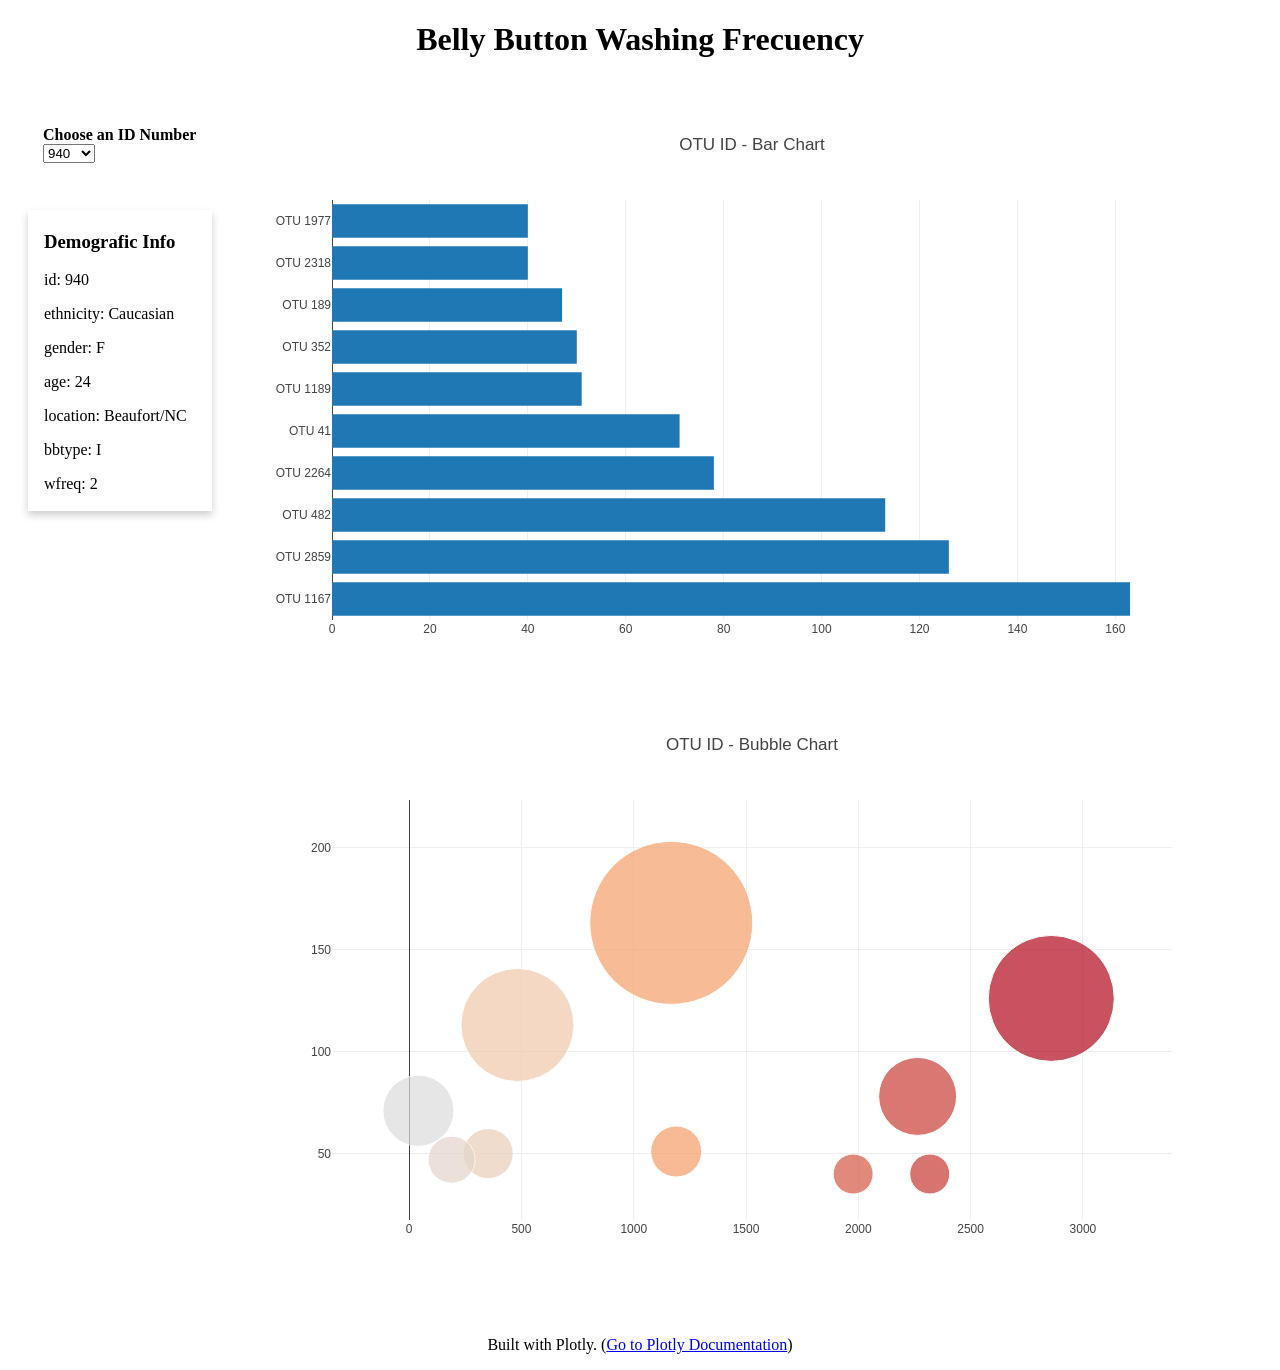
==== commit e46122b3: "plotly" ====
--- a/index.html
+++ b/index.html
@@ -1,545 +1,66 @@
-<!DOCTYPE HTML PUBLIC "-//W3C//DTD HTML 4.0 Transitional//EN">
-<HTML>
-<HEAD>
-	<META HTTP-EQUIV="CONTENT-TYPE" CONTENT="text/html; charset=utf-8">
-	<TITLE></TITLE>
-	<META NAME="GENERATOR" CONTENT="LibreOffice 4.1.6.2 (Linux)">
-	<META NAME="AUTHOR" CONTENT="FARSAK">
-	<META NAME="CREATED" CONTENT="20181016;132400000000000">
-	<META NAME="CHANGEDBY" CONTENT="FARSAK">
-	<META NAME="CHANGED" CONTENT="20181020;132500000000000">
-	<META NAME="AppVersion" CONTENT="12.0000">
-	<META NAME="DocSecurity" CONTENT="0">
-	<META NAME="HyperlinksChanged" CONTENT="false">
-	<META NAME="LinksUpToDate" CONTENT="false">
-	<META NAME="ScaleCrop" CONTENT="false">
-	<META NAME="ShareDoc" CONTENT="false">
-	<STYLE TYPE="text/css">
-	<!--
-		@page { margin: 0.98in }
-		P { margin-bottom: 0.08in; direction: ltr; widows: 2; orphans: 2 }
-		H1 { margin-top: 0.33in; margin-bottom: 0in; direction: ltr; color: #365f91; page-break-inside: avoid; widows: 2; orphans: 2 }
-		H1.western { font-family: "Cambria", serif; font-size: 14pt }
-		H1.cjk { font-size: 14pt }
-		H1.ctl { font-family: ; font-size: 14pt }
-		H2 { margin-top: 0.14in; margin-bottom: 0in; direction: ltr; color: #4f81bd; page-break-inside: avoid; widows: 2; orphans: 2 }
-		H2.western { font-family: "Cambria", serif; font-size: 13pt }
-		H2.cjk { font-family: "Arial"; font-size: 13pt }
-		H2.ctl { font-family: ; font-size: 13pt }
-		H3 { margin-top: 0.14in; margin-bottom: 0in; direction: ltr; color: #4f81bd; page-break-inside: avoid; widows: 2; orphans: 2 }
-		H3.western { font-family: "Cambria", serif; font-size: 11pt }
-		H3.cjk { font-family: "Arial"; font-size: 11pt }
-		H3.ctl { font-family: ; font-size: 11pt }
-		A:link { color: #0000ff; so-language: zxx }
-	-->
-	</STYLE>
-</HEAD>
-<BODY LANG="tr-TR" LINK="#0000ff" DIR="LTR">
-<H1 CLASS="western" ALIGN=CENTER STYLE="line-height: 150%">Unity3D
-Basics/Begginners Guide</H1>
-<P STYLE="margin-bottom: 0.14in; line-height: 150%"><BR><BR>
-</P>
-<P ALIGN=JUSTIFY STYLE="margin-bottom: 0.14in; line-height: 150%"><FONT FACE="Arial, serif"><FONT SIZE=3>Unity3D
-is one of the most popular game engine for  amateur and professional
-developers and studios. Unity3D is orginally designed for 3D game
-making with de-facto standarts , low cost and easy of use, but after
-Unity 4.3, it is also possible to create 2D games and applications.
-Unity is very flexible and powerful for creation multiplatform games
-and applications. There are so many platforms that you can deploy to
-with the Unity3D like Android, IOS, Windows, Universal Windows
-Platfrom, Mac, Linux, WebGL, PlayStation 4, PSVita, Xbox, Nintendo,
-Oculus Rift and more. Unity is a “One code-based for all platforms”
-or “Build once Deploy Anywhere”  game engine. It means, you can
-create the project ones and build to all platforms.</FONT></FONT></P>
-<P ALIGN=CENTER STYLE="margin-bottom: 0.14in; line-height: 150%"><IMG SRC="Unity_Basics_html_2b1b5d7a.jpg" NAME="Picture 1" ALIGN=BOTTOM WIDTH=600 HEIGHT=115 BORDER=0></P>
-<P ALIGN=JUSTIFY STYLE="margin-bottom: 0.14in; line-height: 150%"><FONT FACE="Arial, serif"><FONT SIZE=3>Or
-choose one of them</FONT></FONT></P>
-<P ALIGN=CENTER STYLE="margin-bottom: 0.14in; line-height: 150%"><IMG SRC="Unity_Basics_html_89951e04.png" NAME="Picture 4" ALIGN=BOTTOM WIDTH=605 HEIGHT=179 BORDER=0></P>
-<P ALIGN=CENTER STYLE="margin-bottom: 0.14in; line-height: 150%"><FONT FACE="Arial, serif"><FONT SIZE=2 STYLE="font-size: 9pt">(
-Link to :</FONT></FONT><FONT SIZE=2 STYLE="font-size: 9pt">
-</FONT><FONT FACE="Arial, serif"><FONT SIZE=2 STYLE="font-size: 9pt"><A HREF="http://deanlogic.com/blog">http://deanlogic.com/blog</A>
-)</FONT></FONT></P>
-<P ALIGN=CENTER STYLE="margin-bottom: 0.14in; line-height: 150%"><BR><BR>
-</P>
-<P ALIGN=CENTER STYLE="margin-bottom: 0.14in; line-height: 150%"><BR><BR>
-</P>
-<P ALIGN=CENTER STYLE="margin-bottom: 0.14in; line-height: 150%"><BR><BR>
-</P>
-<P ALIGN=JUSTIFY STYLE="margin-bottom: 0.14in; line-height: 150%"><FONT FACE="Arial, serif"><FONT SIZE=3>There
-are lots of large and small companies, studios, indie developers that
-develop games with Unity3D. Like  AngBirds, Assasin’s Creed:
-Identity, Temple Run Triloghy,  Escape from Tarkov, Rick and Morty:
-Virtual Rick-ality and more (<A HREF="https://unity.com/madewith">https://unity.com/madewith</A>
-)</FONT></FONT></P>
-<P ALIGN=CENTER STYLE="margin-bottom: 0.14in; line-height: 150%"><IMG SRC="Unity_Basics_html_c8fa1a37.jpg" NAME="graphics1" ALIGN=BOTTOM WIDTH=605 HEIGHT=205 BORDER=0></P>
-<P ALIGN=CENTER STYLE="margin-bottom: 0.14in; line-height: 150%"><FONT FACE="Arial, serif"><FONT SIZE=2 STYLE="font-size: 9pt">(Link
-to <A HREF="http://blog.soomla.com/2015/01/top-10-unity-games-ever-made.html">http://blog.soomla.com/2015/01/top-10-unity-games-ever-made.html</A>
-)</FONT></FONT></P>
-<P ALIGN=CENTER STYLE="margin-bottom: 0.14in; line-height: 150%"><BR><BR>
-</P>
-<P ALIGN=JUSTIFY STYLE="margin-bottom: 0.14in; line-height: 150%">
-<FONT FACE="Arial, serif"><FONT SIZE=3>Whether you are a professional
-team or freelancer, a hobbyist or a total begginer, there’s a Unity
-plan for you. If you or your company generate annual revenue or fund
-raised of $100k or less, you can select the PERSONAL membership. It
-is completely free.  If you or your company generate annual revenue
-or fund raised of $200k or less, you can select the PLUS membership.
-It is $25 per manth with 1 year prepaid or $35 paid monthly. And
-there is an PRO plan for no limit on revenue or funding.It is $125
-per month. (<A HREF="https://store.unity.com/">https://store.unity.com/</A>
-)</FONT></FONT></P>
-<P ALIGN=JUSTIFY STYLE="margin-bottom: 0.14in; line-height: 150%"><FONT FACE="Arial, serif"><FONT SIZE=3><BR>As
-we said, Unity3D is one of the best game engines. Lets download and
-install it. Go to <A HREF="https://store.unity.com/">https://store.unity.com/</A>
-and choose your Unity. Download the installer and follow the
-installation instruscions. When installation finished, If you want
-you can use PRO version of Unity with 30-day trial. Check the box
-marker “activate a free 30-day trial of Unity Pro” and then ‘OK’.
-You now have a 30-day trial of Unity PRO. When trial expires, if you
-don’t want to buy the pro version of Unity3D, you can switch to the
-free version.</FONT></FONT></P>
-<P ALIGN=JUSTIFY STYLE="margin-bottom: 0.14in; line-height: 150%"><BR><BR>
-</P>
-<P ALIGN=JUSTIFY STYLE="margin-bottom: 0.14in; line-height: 150%"><BR><BR>
-</P>
-<P ALIGN=JUSTIFY STYLE="margin-bottom: 0.14in; line-height: 150%">
-<FONT FACE="Arial, serif"><FONT SIZE=3>Let's talk about scripting in
-Unity little bit and then start the using Unity. There was two
-programming languages that you can use in Unity. C# and Javascript
-(UnityScript) (and little bit Boo). As Unity Technolgies says as “
-We are looking to get rid of UnityScript at some point”. And they
-got rid of UnityScript after Unity 2017. This means, you can not use
-Javascript in Unity anymore. If you have not use any programming
-language before, our suggestion is you should learn a basic
-programming language to get idea of programming before starting using
-Unity. Our suggestion : “Learning C# by Developing Game with
-Unity3D” book is writen by  Terry Norton. An old version of Unity
-is used in the book but it is a good exercies to start Unity. And use
-<A HREF="https://docs.unity3d.com/">https://docs.unity3d.com/</A>
-actively. It is a perfect documentation that created by Unity
-Technologies.</FONT></FONT></P>
-<H1 CLASS="western" STYLE="margin-top: 0in; margin-bottom: 0.13in; line-height: 0.17in">
-<FONT COLOR="#1b2229"><FONT FACE="Open Sans, serif">Getting started </FONT></FONT>
-</H1>
-<H2 CLASS="western" STYLE="margin-top: 0in; margin-bottom: 0.2in; line-height: 0.17in">
-<FONT COLOR="#1b2229"><FONT FACE="Open Sans, serif">Learn Tab</FONT></FONT></H2>
-<P ALIGN=JUSTIFY STYLE="margin-bottom: 0.14in"> <FONT FACE="Arial, serif"><FONT SIZE=3>When
-you open the UnityEditor, the Home screent appers. If you have no
-existing Unity project on your disk, the screen display the LEARN
-tab. You can access the tutorials and resources. If you are new to
-using Unity you should spend time on this tutorials.</FONT></FONT></P>
-<P ALIGN=CENTER STYLE="margin-bottom: 0.14in; line-height: 150%"><IMG SRC="Unity_Basics_html_f87168a7.png" NAME="Picture 12" ALIGN=BOTTOM WIDTH=583 HEIGHT=335 BORDER=0></P>
-<P ALIGN=CENTER STYLE="margin-bottom: 0.14in; line-height: 150%"><FONT FACE="Arial, serif"><FONT SIZE=2 STYLE="font-size: 9pt">Learn
-Tab</FONT></FONT></P>
-<H2 CLASS="western" STYLE="margin-top: 0in; margin-bottom: 0.2in; line-height: 0.17in">
-<FONT COLOR="#1b2229"><FONT FACE="Open Sans, serif">Projects Tab</FONT></FONT></H2>
-<P ALIGN=JUSTIFY STYLE="margin-bottom: 0.14in; line-height: 150%"> 
-</P>
-<P ALIGN=CENTER STYLE="margin-bottom: 0.14in; line-height: 150%"><IMG SRC="Unity_Basics_html_6e8ef6a1.png" NAME="Picture 8" ALIGN=BOTTOM WIDTH=605 HEIGHT=348 BORDER=0></P>
-<P ALIGN=CENTER STYLE="margin-bottom: 0.14in; line-height: 150%"><FONT FACE="Arial, serif"><FONT SIZE=2>Projects
-Window</FONT></FONT></P>
-<P ALIGN=JUSTIFY STYLE="margin-bottom: 0.14in; line-height: 150%"><FONT FACE="Arial, serif"><FONT SIZE=3>When
-open Unity, a project window appears. You can open a New Project with
-click </FONT></FONT><FONT COLOR="#ff0000"><FONT FACE="Arial, serif"><FONT SIZE=3><U><B>NEW</B></U></FONT></FONT></FONT><FONT COLOR="#ff0000"><FONT FACE="Arial, serif"><FONT SIZE=3>
-</FONT></FONT></FONT><FONT FACE="Arial, serif"><FONT SIZE=3>or you
-can </FONT></FONT><FONT COLOR="#ffff00"><FONT FACE="Arial, serif"><FONT SIZE=3><U><B>open
-a existing project</B></U></FONT></FONT></FONT><FONT FACE="Arial, serif"><FONT SIZE=3>
-</FONT></FONT><FONT COLOR="#9bbb59"><FONT FACE="Arial, serif"><FONT SIZE=3><U><B>on
-your disk</B></U></FONT></FONT></FONT><FONT FACE="Arial, serif"><FONT SIZE=3>.
-If you </FONT></FONT><FONT COLOR="#0070c0"><FONT FACE="Arial, serif"><FONT SIZE=3><U><B>sign
-in</B></U></FONT></FONT></FONT><FONT FACE="Arial, serif"><FONT SIZE=3>
-you Unity account,you can open a project that </FONT></FONT><FONT COLOR="#7030a0"><FONT FACE="Arial, serif"><FONT SIZE=3><U><B>in
-the Cloud (Unity Collaborate).</B></U></FONT></FONT></FONT></P>
-<H3 CLASS="western" STYLE="margin-top: 0in; margin-bottom: 0.13in; line-height: 0.2in">
-<FONT COLOR="#000000"><FONT FACE="Open Sans, serif"><FONT SIZE=3 STYLE="font-size: 13pt">Creating
-a Project</FONT></FONT></FONT></H3>
-<P ALIGN=JUSTIFY STYLE="margin-bottom: 0.14in; line-height: 150%"><FONT FACE="Arial, serif"><FONT SIZE=3>Click
-“NEW” to see Create Project window.</FONT></FONT></P>
-<P ALIGN=JUSTIFY STYLE="margin-bottom: 0.14in; line-height: 150%"><FONT FACE="Arial, serif"><FONT SIZE=3>Project
-Name field is to set the name of your project. Unity create a folder
-using this name to store all things that related to your project like
-assets, project settings, and other all things. Location field is
-where is your project folder will be. Template is to choose whether
-you project is 2D or 3D. Default is 3D but you change it in Editor
-later. Add Asset Package is to add assets that you want to add before
-starting project. You can do this after starting the project like
-going to Assets -&gt; Import Package and select the package or using
-AssetStore window in the Editor. As you can see below, select the
-assets that what you want and click Done. When you are done, click
-the Create Project. </FONT></FONT>
-</P>
-<P ALIGN=JUSTIFY STYLE="margin-bottom: 0.14in; line-height: 150%"><BR><BR>
-</P>
-<P ALIGN=CENTER STYLE="margin-bottom: 0.14in; line-height: 150%"><IMG SRC="Unity_Basics_html_3c8e179a.png" NAME="Picture 13" ALIGN=BOTTOM WIDTH=605 HEIGHT=348 BORDER=0></P>
-<P ALIGN=CENTER STYLE="margin-bottom: 0.14in; line-height: 150%"><FONT FACE="Arial, serif"><FONT SIZE=2 STYLE="font-size: 9pt">Create
-Project Window</FONT></FONT></P>
-<P ALIGN=CENTER STYLE="margin-bottom: 0.14in; line-height: 150%"><IMG SRC="Unity_Basics_html_901b7979.png" NAME="Picture 14" ALIGN=BOTTOM WIDTH=391 HEIGHT=395 BORDER=0></P>
-<P ALIGN=CENTER STYLE="margin-bottom: 0.14in; line-height: 150%"><FONT FACE="Arial, serif"><FONT SIZE=2 STYLE="font-size: 9pt">Add
-Asset Window</FONT></FONT></P>
-<P STYLE="margin-bottom: 0.14in; line-height: 150%"><BR><BR>
-</P>
-<H3 CLASS="western" STYLE="margin-top: 0in; margin-bottom: 0.13in; line-height: 0.2in">
-<FONT COLOR="#000000"><FONT FACE="Open Sans, serif"><FONT SIZE=3 STYLE="font-size: 13pt">Opening
-a Project</FONT></FONT></FONT></H3>
-<P ALIGN=JUSTIFY STYLE="margin-bottom: 0.14in"><FONT FACE="Arial, serif"><FONT SIZE=3>If
-you have project on your computer or in the Cloud just select the
-project if the project appears in the window. If you can not see the
-project on the window, click the “OPEN” to locate and open it.
-Also you can open this window in the Editor like going to File -&gt;
-Open Project. </FONT></FONT>
-</P>
-<P ALIGN=CENTER STYLE="margin-bottom: 0.14in; line-height: 150%"><IMG SRC="Unity_Basics_html_8cd1ea0f.png" NAME="Picture 15" ALIGN=BOTTOM WIDTH=590 HEIGHT=343 BORDER=0></P>
-<P ALIGN=CENTER STYLE="margin-bottom: 0.14in; line-height: 150%"><FONT FACE="Arial, serif"><FONT SIZE=2 STYLE="font-size: 9pt">Projects
-in your Computer</FONT></FONT></P>
-<P ALIGN=CENTER STYLE="margin-bottom: 0.14in; line-height: 150%"><IMG SRC="Unity_Basics_html_19fd88d4.png" NAME="Picture 16" ALIGN=BOTTOM WIDTH=535 HEIGHT=306 BORDER=0></P>
-<P ALIGN=CENTER STYLE="margin-bottom: 0.14in; line-height: 150%"><FONT FACE="Arial, serif"><FONT SIZE=2 STYLE="font-size: 9pt">Projects
-in the Cloud</FONT></FONT></P>
-<UL>
-	<LI><P ALIGN=JUSTIFY STYLE="margin-bottom: 0.14in; line-height: 150%">
-	<FONT FACE="Arial, serif"><FONT SIZE=3>When you open a project, you
-	can see the Unity version – Opened Scene name – Opened Project
-	Name – Platform at the topbar of window.</FONT></FONT></P>
-</UL>
-<P ALIGN=CENTER STYLE="margin-bottom: 0.14in; line-height: 150%"><IMG SRC="Unity_Basics_html_6042cc5c.png" NAME="Picture 17" ALIGN=BOTTOM WIDTH=605 HEIGHT=29 BORDER=0></P>
-<UL>
-	<LI><P STYLE="margin-bottom: 0.14in; line-height: 150%"><FONT FACE="Arial, serif"><FONT SIZE=3>Below
-	of the topbar, there are menu items like File, Edit, Assets,
-	GameObject,, Component, Window and Help</FONT></FONT></P>
-</UL>
-<P ALIGN=CENTER STYLE="margin-bottom: 0.14in; line-height: 150%"><IMG SRC="Unity_Basics_html_9a3f4e7.png" NAME="Picture 18" ALIGN=BOTTOM WIDTH=362 HEIGHT=25 BORDER=0></P>
-<UL>
-	<LI><P STYLE="margin-bottom: 0.14in; line-height: 150%"><FONT FACE="Arial, serif"><FONT SIZE=3>Below
-	of the menu, you can see some tools to make easier for using Unity
-	Scene</FONT></FONT></P>
-</UL>
-<P STYLE="margin-left: 0.25in; margin-bottom: 0.14in; line-height: 150%">
-<FONT FACE="Arial, serif"><FONT SIZE=3>Hand tool, Move tool, Rotate
-tool, Scale tool, Rect tool, Move-Rotate-Scale. You click on one of
-these tools and you use it with mouse movements. Also you can select
-these tools using keyboard. Like for Hand tool, click ‘Q’ ; for
-Move tool, use ‘W’ and continue like that. Q, W, E, R, T ,Y. </FONT></FONT>
-</P>
-<P ALIGN=JUSTIFY STYLE="margin-left: 0.25in; text-indent: 0.24in; margin-bottom: 0.14in; line-height: 150%">
-<FONT FACE="Arial, serif"><FONT SIZE=3>There is field to select
-center of the object like “Pivot” or “Center”. It is name is
-“Toogle Tool Handle Position”. If “Center” is selected, the
-tool handle is placed at the center of the selection. If “Pivot”
-is selectedi the tool handle is placed at the active object’s pivot
-point. You can switch between them using “Z” key on keyboard. </FONT></FONT>
-</P>
-<P ALIGN=JUSTIFY STYLE="margin-left: 0.25in; text-indent: 0.24in; margin-bottom: 0.14in; line-height: 150%">
-<FONT FACE="Arial, serif"><FONT SIZE=3>Also there is a field to
-select rotation space like “Local” or “Global”. It is name is
-“Toogle Tool Handle Rotation”. If “Local” is selected, tool
-handles are in the active object’s rotation. If “Global” is
-selected, tool handles are in  the Global rotation. You switch
-between them using “X” key.</FONT></FONT></P>
-<P STYLE="margin-left: 0.74in; text-indent: 0.24in; margin-bottom: 0.14in; line-height: 150%">
-<IMG SRC="Unity_Basics_html_d78665fb.png" NAME="Picture 20" ALIGN=BOTTOM WIDTH=366 HEIGHT=33 BORDER=0></P>
-<UL>
-	<LI><P ALIGN=JUSTIFY STYLE="margin-bottom: 0.14in; line-height: 150%">
-	<FONT FACE="Arial, serif"><FONT SIZE=3>There is a 3 button at the
-	middle of tool bar to control the GamePlay. “PLAY”, “PAUSE”,
-	“STEP”. Play is to play/start the game play. Pause is to pause
-	the gamePlay and Step is to change to next game frame. If you click
-	this button when game play, the game is paused and the next frame is
-	played on every click this button. If you want to play the first
-	frame of the game, active the pause button before click play button.</FONT></FONT></P>
-</UL>
-<P ALIGN=CENTER STYLE="margin-bottom: 0.14in; line-height: 150%"><IMG SRC="Unity_Basics_html_66f712c3.png" NAME="Picture 21" ALIGN=BOTTOM WIDTH=119 HEIGHT=31 BORDER=0></P>
-<UL>
-	<LI><P STYLE="margin-bottom: 0.14in; line-height: 150%"><FONT FACE="Arial, serif"><FONT SIZE=3>There
-	are 5 field at the right  of the toolbar. To use Unity Collaborate,
-	to use Unity Services, to use Unity Account, to set layouts and to
-	set Layout. There are lots of windows in UnityEditor. We can use
-	layouts to locate these windows or we can locate them where we want.
-	</FONT></FONT>
-	</P>
-</UL>
-<P ALIGN=CENTER STYLE="margin-left: 0.25in; margin-bottom: 0.14in; line-height: 150%">
-<IMG SRC="Unity_Basics_html_8fd9bc92.png" NAME="Picture 22" ALIGN=BOTTOM WIDTH=415 HEIGHT=32 BORDER=0></P>
-<P STYLE="margin-left: 0.25in; margin-bottom: 0.14in; line-height: 150%">
-<BR><BR>
-</P>
-<P STYLE="margin-left: 0.25in; margin-bottom: 0.14in; line-height: 150%">
-<FONT FACE="Arial, serif"><FONT SIZE=3>If you use default layout, you
-see the editor like this</FONT></FONT></P>
-<P STYLE="margin-left: 0.25in; margin-bottom: 0.14in; line-height: 150%">
-<IMG SRC="Unity_Basics_html_b07b6728.png" NAME="Picture 24" ALIGN=BOTTOM WIDTH=604 HEIGHT=301 BORDER=0></P>
-<H2 CLASS="western" STYLE="margin-top: 0in; margin-bottom: 0.13in; line-height: 0.17in">
-<FONT COLOR="#1b2229"><FONT FACE="Open Sans, serif">The Project
-Window</FONT></FONT></H2>
-<P ALIGN=JUSTIFY STYLE="margin-bottom: 0.14in"><FONT COLOR="#000000"><FONT FACE="Arial, serif">The
-Project Window&nbsp;displays your library of&nbsp;assets&nbsp;that
-are available to use in your project. When you import&nbsp;assets&nbsp;into
-your project, they appear here. You can control the all files that
-you create or import to project</FONT></FONT></P>
-<P ALIGN=JUSTIFY STYLE="margin-bottom: 0.14in"><TABLE DIR="LTR" ALIGN=LEFT WIDTH=4369 HSPACE=4 CELLPADDING=7 CELLSPACING=0>
-	<COL WIDTH=4353>
-	<TR>
-		<TD WIDTH=4353 VALIGN=TOP STYLE="border: 1px solid #000001; padding: 0in 0.08in">
-			<P ALIGN=JUSTIFY><IMG SRC="Unity_Basics_html_2ddee605.png" NAME="graphics2" ALIGN=BOTTOM WIDTH=177 HEIGHT=289 BORDER=0></P>
-		</TD>
-	</TR>
-</TABLE><FONT COLOR="#000000"><FONT FACE="Arial, serif">If you right
-click in Project window, you see a menu like rigth side. You can do
-lots of thing that you can do it using menu where toolbar. But the
-most important thing is creation of a file or asset like folder,
-script, shader, material, scene, animation etc. If you click a file
-that is created or imported, you can its components and more detail
-about it.</FONT></FONT>
-</P>
-<P ALIGN=JUSTIFY STYLE="margin-bottom: 0.14in"><BR><BR>
-</P>
-<P ALIGN=JUSTIFY STYLE="margin-bottom: 0.14in"><FONT COLOR="#000000"><FONT FACE="Arial, serif">And
-also you can use ‘</FONT></FONT><FONT COLOR="#ff0000"><FONT FACE="Arial, serif">Create</FONT></FONT><FONT COLOR="#000000"><FONT FACE="Arial, serif">”
-button to create somethings. There are field to make easier to use
-the window like ‘</FONT></FONT><FONT COLOR="#ffff00"><FONT FACE="Arial, serif">Favorites</FONT></FONT><FONT COLOR="#000000"><FONT FACE="Arial, serif">”
-that you can use it to filter specific files, ‘</FONT></FONT><FONT COLOR="#00b050"><FONT FACE="Arial, serif">Search</FONT></FONT><FONT COLOR="#000000"><FONT FACE="Arial, serif">’
-that to search a file, ‘</FONT></FONT><FONT COLOR="#ffc000"><FONT FACE="Arial, serif">Specific
-Search</FONT></FONT><FONT COLOR="#000000"><FONT FACE="Arial, serif">’
-buttons like “Search by Type”,”Searc by label” and “Save
-Search”, ‘</FONT></FONT><FONT COLOR="#00b0f0"><FONT FACE="Arial, serif">File
-System</FONT></FONT><FONT COLOR="#000000"><FONT FACE="Arial, serif">”</FONT></FONT></P>
-<P ALIGN=CENTER STYLE="margin-bottom: 0.14in"><IMG SRC="Unity_Basics_html_65daa704.png" NAME="Picture 2" ALIGN=BOTTOM WIDTH=604 HEIGHT=154 BORDER=0></P>
-<P ALIGN=CENTER STYLE="margin-bottom: 0.14in"><FONT COLOR="#000000"><FONT FACE="Arial, serif"><FONT SIZE=2 STYLE="font-size: 9pt">Project
-Window</FONT></FONT></FONT></P>
-<P STYLE="margin-bottom: 0.14in"><FONT COLOR="#000000"><FONT FACE="Arial, serif"><FONT SIZE=2 STYLE="font-size: 9pt">You
-can find out more about Project Window in here :
-</FONT></FONT></FONT><A HREF="https://docs.unity3d.com/Manual/ProjectView.html"><FONT FACE="Arial, serif"><FONT SIZE=2 STYLE="font-size: 9pt">https://docs.unity3d.com/Manual/ProjectView.html</FONT></FONT></A><FONT COLOR="#000000"><FONT FACE="Arial, serif"><FONT SIZE=2 STYLE="font-size: 9pt">
-</FONT></FONT></FONT>
-</P>
-<P STYLE="margin-bottom: 0.14in"><BR><BR>
-</P>
-<H2 CLASS="western" STYLE="margin-top: 0in; margin-bottom: 0.13in; line-height: 0.17in">
-<FONT COLOR="#1b2229"><FONT FACE="Open Sans, serif">The Scene Window</FONT></FONT></H2>
-<P ALIGN=JUSTIFY STYLE="margin-bottom: 0.14in"><FONT FACE="Arial, serif">The&nbsp;Scene&nbsp;View&nbsp;allows
-you to visually navigate and edit your&nbsp;scene. The&nbsp;scene&nbsp;view
-can show a 3D or 2D perspective, depending on the type of project you
-are working on. You can control the all object that in the current
-scene. You stroll in the scene using mouse and keyboard. Like using
-right click to look around, left click to select an object, scroll
-wheel to drag or zoom in/out. If you hold to right click, you can
-stroll using Q,W,E,A,S,D keys. </FONT>
-</P>
-<P ALIGN=JUSTIFY STYLE="margin-bottom: 0.14in"><FONT FACE="Arial, serif">There
-are field to controll the some basic things. You can controll the
-</FONT><FONT COLOR="#ff0000"><FONT FACE="Arial, serif">Draw Mode</FONT></FONT><FONT FACE="Arial, serif">
-used to displat the Scene; you can switch between </FONT><FONT COLOR="#ffff00"><FONT FACE="Arial, serif">2D
- and 3D</FONT></FONT><FONT FACE="Arial, serif"> view with using 2D
-button or you can open or close the light that is used in scene with
-using </FONT><FONT COLOR="#ffff00"><FONT FACE="Arial, serif">Light
-</FONT></FONT><FONT FACE="Arial, serif">button; like light button you
-can also open or close the  </FONT><FONT COLOR="#ffff00"><FONT FACE="Arial, serif">Audio</FONT></FONT><FONT FACE="Arial, serif">;
-also there is a </FONT><FONT COLOR="#ffff00"><FONT FACE="Arial, serif">toggle
-groups</FONT></FONT><FONT FACE="Arial, serif"> that is used for
-various effects like skybox, fog, flares etc.  There is a toggle that
-used to set the visibility of </FONT><FONT COLOR="#0070c0"><FONT FACE="Arial, serif">Gizmos</FONT></FONT><FONT FACE="Arial, serif">es.
-You can search anyhing that you want to find with using </FONT><FONT COLOR="#0070c0"><FONT FACE="Arial, serif">Search</FONT></FONT><FONT FACE="Arial, serif">
-bar. And there is a </FONT><FONT COLOR="#ffc000"><FONT FACE="Arial, serif">coordinates
-system viewer</FONT></FONT><FONT FACE="Arial, serif"> in that window.</FONT></P>
-<P ALIGN=CENTER STYLE="margin-bottom: 0.14in"><IMG SRC="Unity_Basics_html_c4fbcde5.png" NAME="Picture 3" ALIGN=BOTTOM WIDTH=558 HEIGHT=209 BORDER=0></P>
-<P ALIGN=CENTER STYLE="margin-bottom: 0.14in"><FONT FACE="Arial, serif"><FONT SIZE=2 STYLE="font-size: 9pt">Scene
-Window</FONT></FONT></P>
-<P STYLE="margin-bottom: 0.14in"><FONT COLOR="#000000"><FONT FACE="Arial, serif"><FONT SIZE=2 STYLE="font-size: 9pt">You
-can find out more about Scene Window in here :
-</FONT></FONT></FONT><A HREF="https://docs.unity3d.com/Manual/UsingTheSceneView.html"><FONT FACE="Arial, serif"><FONT SIZE=2 STYLE="font-size: 9pt">https://docs.unity3d.com/Manual/UsingTheSceneView.html</FONT></FONT></A></P>
-<P STYLE="margin-bottom: 0.14in"><BR><BR>
-</P>
-<P STYLE="margin-bottom: 0.14in"><BR><BR>
-</P>
-<P STYLE="margin-bottom: 0.14in"><BR><BR>
-</P>
-<H2 CLASS="western" STYLE="margin-top: 0in; margin-bottom: 0.13in; line-height: 0.17in">
-<FONT COLOR="#1b2229"><FONT FACE="Open Sans, serif">The Game Window</FONT></FONT></H2>
-<P STYLE="margin-bottom: 0.14in"><FONT COLOR="#1b2229"><FONT FACE="Arial, serif"><FONT SIZE=3>The
-game view is renderer from the Camare(s) in your game. You must use
-at least one camera but you can use cameras more than one. This
-window is that the player actually sees when they play the game.</FONT></FONT></FONT><FONT FACE="Arial, serif"><FONT SIZE=3>
-There are some basic field as in  every window. If you have more than
-one camera, you can choose camera using Display buttton (you have to
-assign the displays to camera).  You can set the aspect ratio using
-Aspect button. With using the scale slider, you can zoom in and
-examine areas of the Game screen in more detail. Maximine on Play
-button to make the Game view maximize for a full screen when you
-enter play mode. You can use Mute Audio button to mute all audios
-that play in the game play. Stats button is to show the Statistics.
-Gizmos button is to toggle the visibility of Gizmoses.</FONT></FONT></P>
-<P STYLE="margin-bottom: 0.14in"><BR><BR>
-</P>
-<P ALIGN=CENTER STYLE="margin-bottom: 0.14in"><IMG SRC="Unity_Basics_html_3dcd9bdd.png" NAME="graphics3" ALIGN=BOTTOM WIDTH=604 HEIGHT=225 BORDER=0></P>
-<P ALIGN=CENTER STYLE="margin-bottom: 0.14in"><FONT SIZE=2 STYLE="font-size: 9pt">Game
-Window</FONT></P>
-<P STYLE="margin-bottom: 0.14in"><FONT FACE="Arial, serif"><FONT SIZE=3>If
-you click the Stats button, you see Statistics window right top of
-the window. In this window there are some statitics that related with
-Audio and Graphics like Batches, Tris count, Vertex count, Frame per
-Second (FPS) rate. </FONT></FONT>
-</P>
-<P ALIGN=CENTER STYLE="margin-bottom: 0.14in"><IMG SRC="Unity_Basics_html_1de821d8.jpg" NAME="Picture 5" ALIGN=BOTTOM WIDTH=300 HEIGHT=198 BORDER=0></P>
-<P ALIGN=CENTER STYLE="margin-bottom: 0.14in">Statistics</P>
-<P STYLE="margin-bottom: 0.14in"><FONT COLOR="#000000"><FONT FACE="Arial, serif"><FONT SIZE=2 STYLE="font-size: 9pt">You
-can find out more about Scene Window in here :
-</FONT></FONT></FONT><A HREF="https://docs.unity3d.com/Manual/GameView.html"><FONT FACE="Arial, serif"><FONT SIZE=2 STYLE="font-size: 9pt">https://docs.unity3d.com/Manual/GameView.html</FONT></FONT></A><FONT COLOR="#000000"><FONT FACE="Arial, serif">
-  </FONT></FONT>
-</P>
-<H2 CLASS="western" STYLE="margin-top: 0in; margin-bottom: 0.13in; line-height: 0.17in">
-<FONT COLOR="#1b2229"> <FONT FACE="Open Sans, serif">The Hierarchy
-Window</FONT></FONT></H2>
-<P ALIGN=JUSTIFY STYLE="margin-bottom: 0.14in"><FONT FACE="Arial, serif"><FONT SIZE=3>This
-window contains a list of every  GameObject in the current Scene.
-Some of these game object are instance of an asset like a sprite or a
-3D model. If you add or remove an object into the scene, that object
-will appear or disappear in the Hiearchy window. If you don’t set
-the hierarchy of the object like parent and children, they are listed
-in the order they are made. </FONT></FONT>
-</P>
-<P ALIGN=CENTER STYLE="margin-bottom: 0.14in"><IMG SRC="Unity_Basics_html_e2c9f174.png" NAME="Picture 7" ALIGN=BOTTOM WIDTH=196 HEIGHT=230 BORDER=0></P>
-<P ALIGN=CENTER STYLE="margin-bottom: 0.14in"><FONT FACE="Arial, serif"><FONT SIZE=2 STYLE="font-size: 9pt">Hierarchy
-view</FONT></FONT><FONT COLOR="#455463"><FONT FACE="Arial, serif"><FONT SIZE=2 STYLE="font-size: 9pt">
-( </FONT></FONT></FONT><A HREF="https://docs.unity3d.com/"><FONT FACE="Arial, serif"><FONT SIZE=2 STYLE="font-size: 9pt">https://docs.unity3d.com/</FONT></FONT></A><FONT COLOR="#455463"><FONT FACE="Arial, serif"><FONT SIZE=2 STYLE="font-size: 9pt">
-)</FONT></FONT></FONT></P>
-<P ALIGN=JUSTIFY STYLE="margin-bottom: 0.14in"><FONT FACE="Arial, serif"><FONT SIZE=3>In
-this image,&nbsp;Child&nbsp;and&nbsp;Child 2&nbsp;are the child
-objects of&nbsp;Parent.&nbsp;Child 3&nbsp;is a child object of&nbsp;Child
-2, and a descendant object of&nbsp;Parent.</FONT></FONT></P>
-<P STYLE="margin-bottom: 0.14in"><FONT FACE="Arial, serif"><FONT SIZE=3>If
-you want to make an object the child of another, drag and drop it
-onto the object. Like as below</FONT></FONT></P>
-<P ALIGN=CENTER STYLE="margin-bottom: 0.14in"><IMG SRC="Unity_Basics_html_670cc51f.png" NAME="Picture 10" ALIGN=BOTTOM WIDTH=206 HEIGHT=241 BORDER=0></P>
-<P ALIGN=CENTER STYLE="margin-bottom: 0.14in"><FONT COLOR="#455463">
-<FONT FACE="Arial, serif"><FONT SIZE=2 STYLE="font-size: 9pt">(
-</FONT></FONT></FONT><A HREF="https://docs.unity3d.com/"><FONT FACE="Arial, serif"><FONT SIZE=2 STYLE="font-size: 9pt">https://docs.unity3d.com/</FONT></FONT></A><FONT COLOR="#455463"><FONT FACE="Arial, serif"><FONT SIZE=2 STYLE="font-size: 9pt">
-)</FONT></FONT></FONT></P>
-<P ALIGN=CENTER STYLE="margin-bottom: 0.14in"><BR><BR>
-</P>
-<P ALIGN=CENTER STYLE="margin-bottom: 0.14in"><BR><BR>
-</P>
-<P STYLE="margin-bottom: 0.14in"><FONT COLOR="#000000"><FONT FACE="Arial, serif"><FONT SIZE=2 STYLE="font-size: 9pt">You
-can find out more about Scene Window in here :
-</FONT></FONT></FONT><FONT SIZE=2 STYLE="font-size: 9pt"><A HREF="https://docs.unity3d.com/Manual/Hierarchy.html">https://docs.unity3d.com/Manual/Hierarchy.html</A>
-</FONT>
-</P>
-<H2 CLASS="western" STYLE="margin-top: 0in; margin-bottom: 0.13in; line-height: 0.17in">
-<FONT COLOR="#1b2229"><FONT FACE="Open Sans, serif">The Inspector
-Window</FONT></FONT></H2>
-<P ALIGN=JUSTIFY STYLE="margin-bottom: 0.14in"><FONT FACE="Arial, serif"><FONT SIZE=3>You
-can use this window to set and edit all properties and setting of
-almost everthing in the editor like components of an gameobject,
-project or quality setting of the project, properties of an asset..
-etc.  You should spend lots of time to understand this window. You
-will do almost everything about of  your project. You have to
-understand the idea of this window. Work hard.</FONT></FONT></P>
-<P ALIGN=CENTER STYLE="margin-bottom: 0.14in"><IMG SRC="Unity_Basics_html_a526e7d4.png" NAME="graphics4" ALIGN=BOTTOM WIDTH=345 HEIGHT=489 BORDER=0></P>
-<P ALIGN=CENTER STYLE="margin-bottom: 0.14in"><FONT FACE="Arial, serif"><FONT SIZE=2 STYLE="font-size: 9pt">Inspector
-View</FONT></FONT></P>
-<P STYLE="margin-bottom: 0.14in"><BR><BR>
-</P>
-<P STYLE="margin-bottom: 0.14in"> <FONT COLOR="#000000"><FONT FACE="Arial, serif"><FONT SIZE=2 STYLE="font-size: 9pt">You
-can find out more about Scene Window in here :
-</FONT></FONT></FONT><FONT SIZE=2 STYLE="font-size: 9pt"><A HREF="https://docs.unity3d.com/Manual/UsingTheInspector.html">https://docs.unity3d.com/Manual/UsingTheInspector.html</A>
-</FONT>
-</P>
-<P STYLE="margin-bottom: 0.14in"><BR><BR>
-</P>
-<P STYLE="margin-bottom: 0.14in"><FONT COLOR="#000000"> </FONT>
-</P>
-<P STYLE="margin-bottom: 0.14in"><BR><BR>
-</P>
-<P STYLE="margin-bottom: 0.14in"><BR><BR>
-</P>
-<P STYLE="margin-bottom: 0.14in"><BR><BR>
-</P>
-<P STYLE="margin-bottom: 0.14in"><BR><BR>
-</P>
-<H2 CLASS="western" STYLE="margin-top: 0in; margin-bottom: 0.13in; line-height: 0.17in">
-<FONT COLOR="#1b2229"><FONT FACE="Open Sans, serif">Assets and Asset
-Store</FONT></FONT></H2>
-<P ALIGN=JUSTIFY STYLE="margin-bottom: 0.14in"><FONT FACE="Arial, serif"><FONT SIZE=3>Assets
-are representation of on item that can be used in the project. You
-can create an asset in Unity like an animator controller or an
-animation; also you can import it from outside like 3d model files,
-audio files,  images, videos, texts or any of the other types of file
-that Unity supports. </FONT></FONT>
-</P>
-<P ALIGN=CENTER STYLE="margin-bottom: 0.14in"><IMG SRC="Unity_Basics_html_81cccb2e.png" NAME="Picture 25" ALIGN=BOTTOM WIDTH=605 HEIGHT=372 BORDER=0></P>
-<P ALIGN=CENTER STYLE="margin-bottom: 0.14in"><FONT FACE="Arial, serif"><FONT SIZE=2 STYLE="font-size: 9pt">Link
-to <A HREF="https://docs.unity3d.com">https://docs.unity3d.com</A> </FONT></FONT>
-</P>
-<P ALIGN=JUSTIFY STYLE="margin-bottom: 0.14in"><FONT FACE="Arial, serif"><FONT SIZE=3>As
-you can import any 3D or 2D sources, you can create object in Unity
-that is called primitive objects. Cube, Sphere, Capsule,
-Cylinder,Plane and Quad are some of those. Try GameObject -&gt;3D
-Object menu or right click in Hiearchy window. </FONT></FONT>
-</P>
-<P ALIGN=JUSTIFY STYLE="margin-bottom: 0.14in"><FONT FACE="Arial, serif"><FONT SIZE=3>There
-are two types of package. Asset Package that available on Unity Asset
-Store and Unity Package. There are thounds of assets in Asset Store.
-Some of these are free and some of these are paid. Go Window -&gt;
-General -&gt; AssetStore or use Ctrl+9 shortcut to open AssetStore
-window. It has very easy to use interface. Just search the asset and
-click import button after downloading.  If you want to use an
-unityPackage that in you computer, double click on it or go Assets -&gt;
-Import Package -&gt; Custom Package and locate the package. </FONT></FONT>
-</P>
-<P ALIGN=CENTER STYLE="margin-bottom: 0.14in"><IMG SRC="Unity_Basics_html_40c8505c.png" NAME="Picture 28" ALIGN=BOTTOM WIDTH=605 HEIGHT=224 BORDER=0></P>
-<P ALIGN=CENTER STYLE="margin-bottom: 0.14in"><FONT FACE="Arial, serif"><FONT SIZE=2>Unity
-Primitive Objects</FONT></FONT></P>
-<P ALIGN=CENTER STYLE="margin-bottom: 0.14in"><BR><BR>
-</P>
-<P ALIGN=CENTER STYLE="margin-bottom: 0.14in"><BR><BR>
-</P>
-<H2 CLASS="western" STYLE="margin-top: 0in; margin-bottom: 0.13in; line-height: 0.17in">
-<FONT COLOR="#1b2229"><FONT FACE="Open Sans, serif">Platforms</FONT></FONT></H2>
-<P STYLE="margin-bottom: 0.14in"><FONT FACE="Arial, serif"><FONT SIZE=3>	As
-I said, Unity supports lots of platforms. If you go File -&gt; Build
-Settings, you can see these platform.  If you want to switch-change 
-to a platform, choose the platform and click “Switch Platform”.
-If you have the sdk of that platform, Unity automaticly change the
-platform. If there is no module installed, open the download Page and
-download -  install it.  And also there are two button at the bottom
-of this window.  ‘ Build’ and ‘Build and Run’. After you
-click “Build”, you choose the location where build files will be.
-If you click the “Build and Run”, after choosing the location,
-build files will execute automaticly.</FONT></FONT></P>
-<P ALIGN=CENTER STYLE="margin-bottom: 0.14in"><IMG SRC="Unity_Basics_html_7b735a21.png" NAME="Picture 30" ALIGN=BOTTOM WIDTH=605 HEIGHT=567 BORDER=0></P>
-<P ALIGN=JUSTIFY STYLE="margin-bottom: 0.14in"><BR><BR>
-</P>
-<P ALIGN=JUSTIFY STYLE="margin-bottom: 0.14in"><FONT FACE="Arial, serif"><FONT SIZE=3>More
-detail about platform
-<A HREF="https://docs.unity3d.com/Manual/BuildSettings.html">https://docs.unity3d.com/Manual/BuildSettings.html</A>
-</FONT></FONT>
-</P>
-<P ALIGN=JUSTIFY STYLE="margin-bottom: 0.14in"><BR><BR>
-</P>
-<P ALIGN=JUSTIFY STYLE="margin-bottom: 0.14in"><BR><BR>
-</P>
-<P ALIGN=JUSTIFY STYLE="margin-bottom: 0.14in"><BR><BR>
-</P>
-<P ALIGN=JUSTIFY STYLE="margin-bottom: 0.14in"><BR><BR>
-</P>
-<P ALIGN=JUSTIFY STYLE="margin-bottom: 0.14in"><BR><BR>
-</P>
-<P ALIGN=JUSTIFY STYLE="margin-bottom: 0.14in"><BR><BR>
-</P>
-<P ALIGN=JUSTIFY STYLE="margin-bottom: 0.14in"><BR><BR>
-</P>
-<P ALIGN=JUSTIFY STYLE="margin-bottom: 0.14in"><FONT COLOR="#ff0000">
-</FONT><BR><BR>
-</P>
-<P ALIGN=JUSTIFY STYLE="margin-bottom: 0.14in"><FONT FACE="Arial, serif"><FONT SIZE=3><B>Components
- (???)</B></FONT></FONT></P>
-<P ALIGN=JUSTIFY STYLE="margin-bottom: 0in; line-height: 100%"><FONT COLOR="#000000"><FONT FACE="Calibri, serif"><FONT SIZE=3><FONT FACE="Arial, serif">A
-gameObject contains components like  Scripts, Colliders, Rigidbody,
-Mesh renderer, Audio Source.. etc. All components are optinal but the
-Transform Component must. It is impossible to create a GameObject
-without Transform Component. To add new component to a GameObject,
-you can click the Add Component button in the Inspector Window. </FONT></FONT></FONT></FONT>
-</P>
-<P ALIGN=JUSTIFY STYLE="margin-bottom: 0in; line-height: 100%"><BR>
-</P>
-<P ALIGN=CENTER STYLE="margin-bottom: 0in; line-height: 100%"><FONT COLOR="#000000"><IMG SRC="Unity_Basics_html_2dc2fa5e.png" NAME="graphics5" ALIGN=BOTTOM WIDTH=228 HEIGHT=333 BORDER=0></FONT></P>
-<P ALIGN=JUSTIFY STYLE="margin-bottom: 0.14in"><BR><BR>
-</P>
-</BODY>
-</HTML>+<!DOCTYPE html>
+<html lang="en">
+  <head>
+    <meta charset="UTF-8" />
+    <meta name="viewport" content="width=device-width, initial-scale=1.0" />
+    <title>Belly Button Washing Frecuency</title>
+  </head>
+  <body>
+    <h1 style="text-align: center;">Belly Button Washing Frecuency</h1>
+    <div style="display: flex;">
+      <div id="info-container" style="width: 20%; margin: 20px;">
+        <div
+          id="dropdown"
+          style="
+            padding: 10px 15px 15px 15px;
+            justify-content: center;
+            margin-bottom: 1em;
+            border-radius: 10px;
+          "
+        >
+          <p style="font-weight: bold;">
+            Choose an ID Number
+            <select
+              name="items"
+              id="names"
+              style="width: max-content;"
+            ></select>
+          </p>
+        </div>
+        <div
+          id="info"
+          style="
+            padding: 2px 16px;
+            box-shadow: 0 4px 8px 0 rgba(0, 0, 0, 0.2);
+            transition: 0.3s;
+          "
+        >
+          <h3 style="align-items: center;">Demografic Info</h3>
+          <p id="info-id">id:</p>
+          <p id="info-ethnicity">ethnicity:</p>
+          <p id="info-gender">gender:</p>
+          <p id="info-age">age:</p>
+          <p id="info-location">location:</p>
+          <p id="info-bbtype">bbtype:</p>
+          <p id="info-wfreq">wfreq:</p>
+        </div>
+      </div>
+      <div id="data-container" style="margin: 20px;">
+        <div id="graph-container">
+          <div
+            id="horizontal-bar-chart"
+            style="width: max-content; height: 40%;"
+          ></div>
+          <div id="bubble-chart" style="width: auto; height: 40%;"></div>
+        </div>
+      </div>
+    </div>
+    <p style="text-align: center;">
+      Built with Plotly. (<a href="https://plot.ly/javascript/"
+        >Go to Plotly Documentation</a
+      >)
+    </p>
+  </body>
+  <script src="js/plotly-latest.min.js"></script>
+  <script type="text/javascript" src="ChartCreator.js"></script>
+</html>
